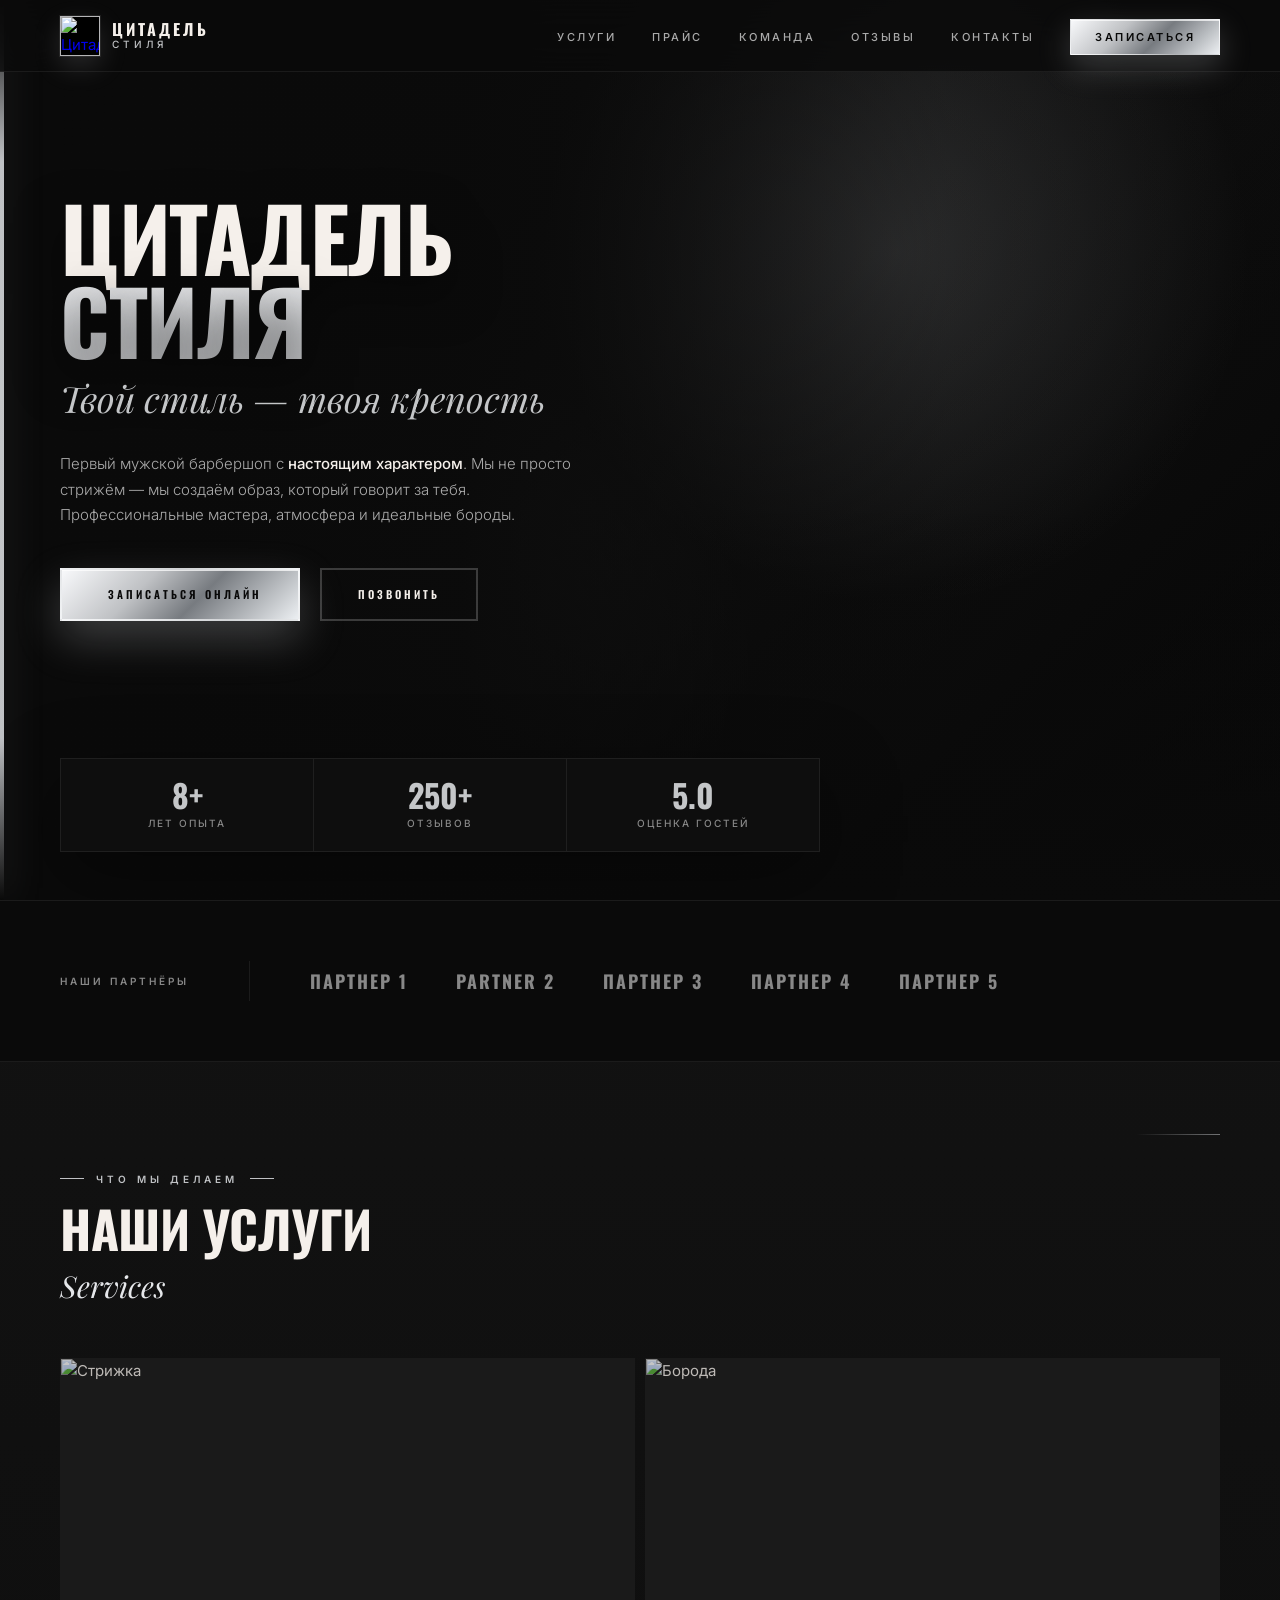
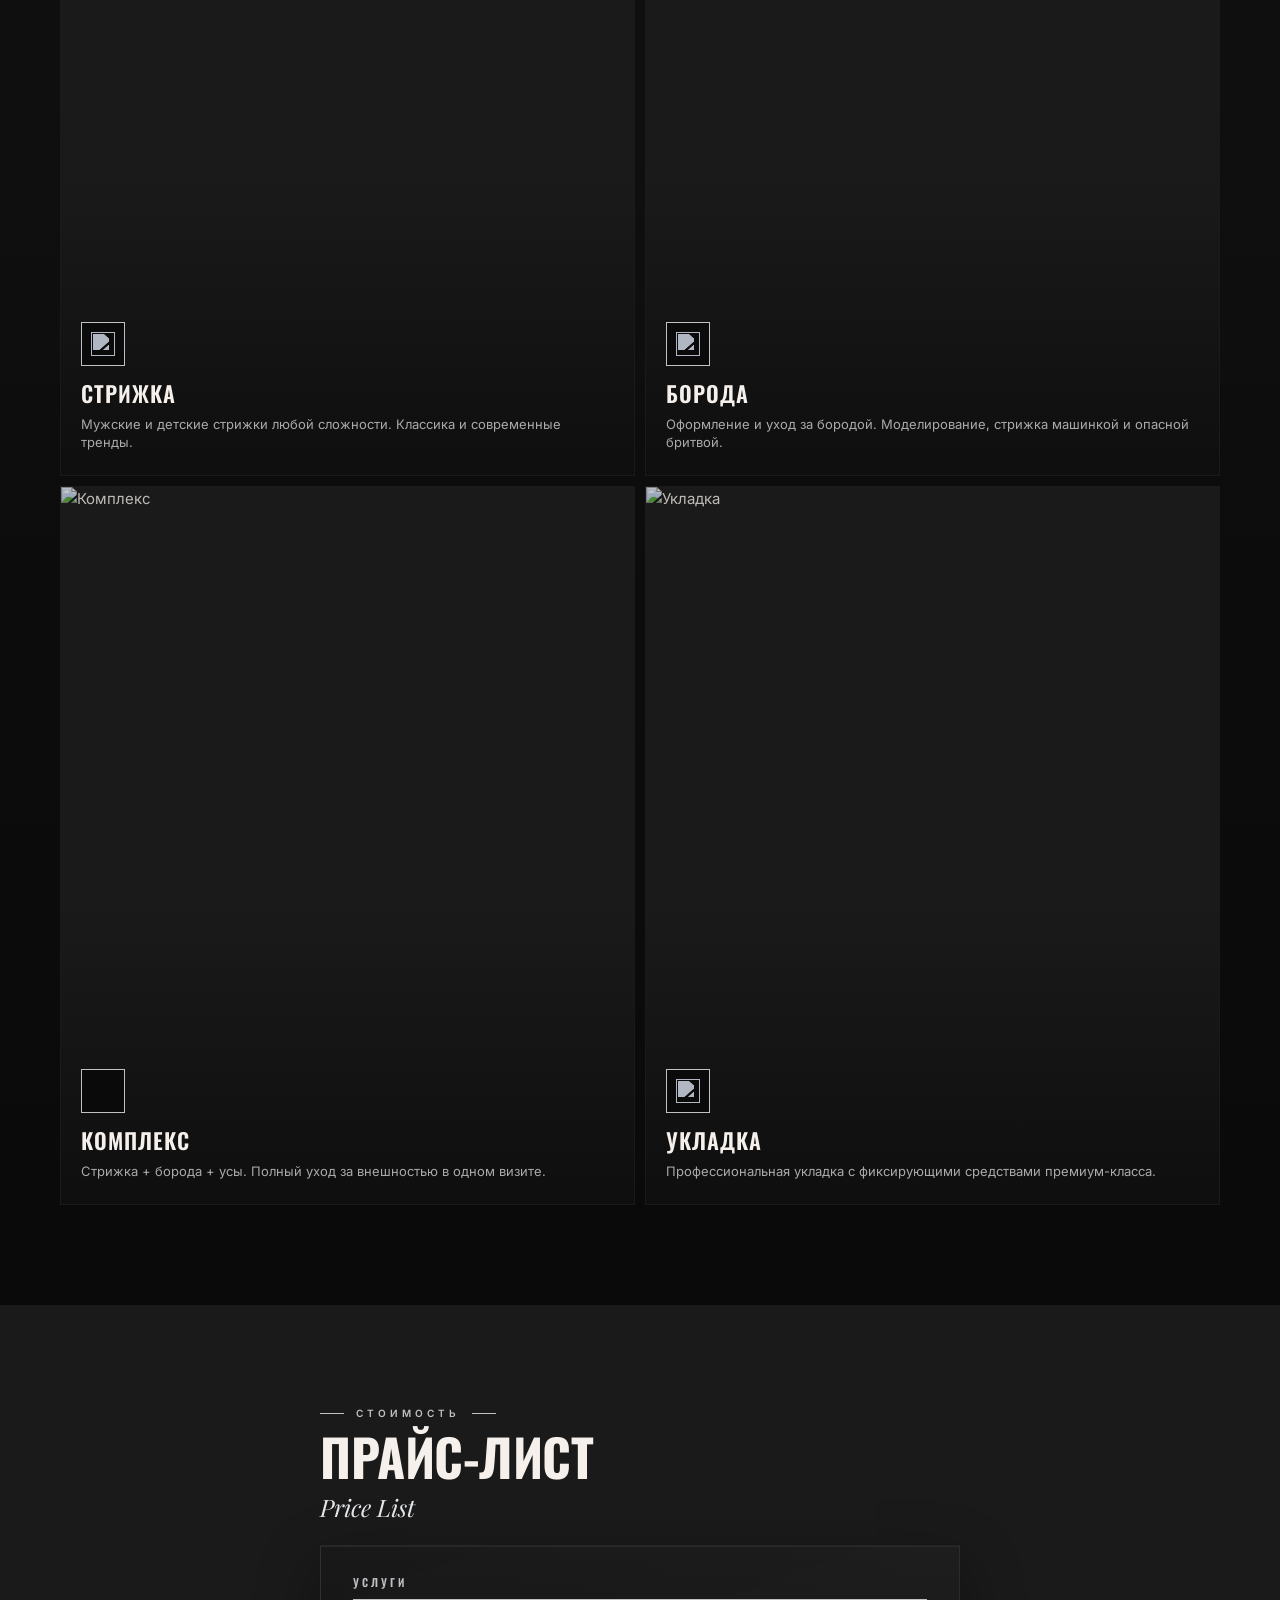
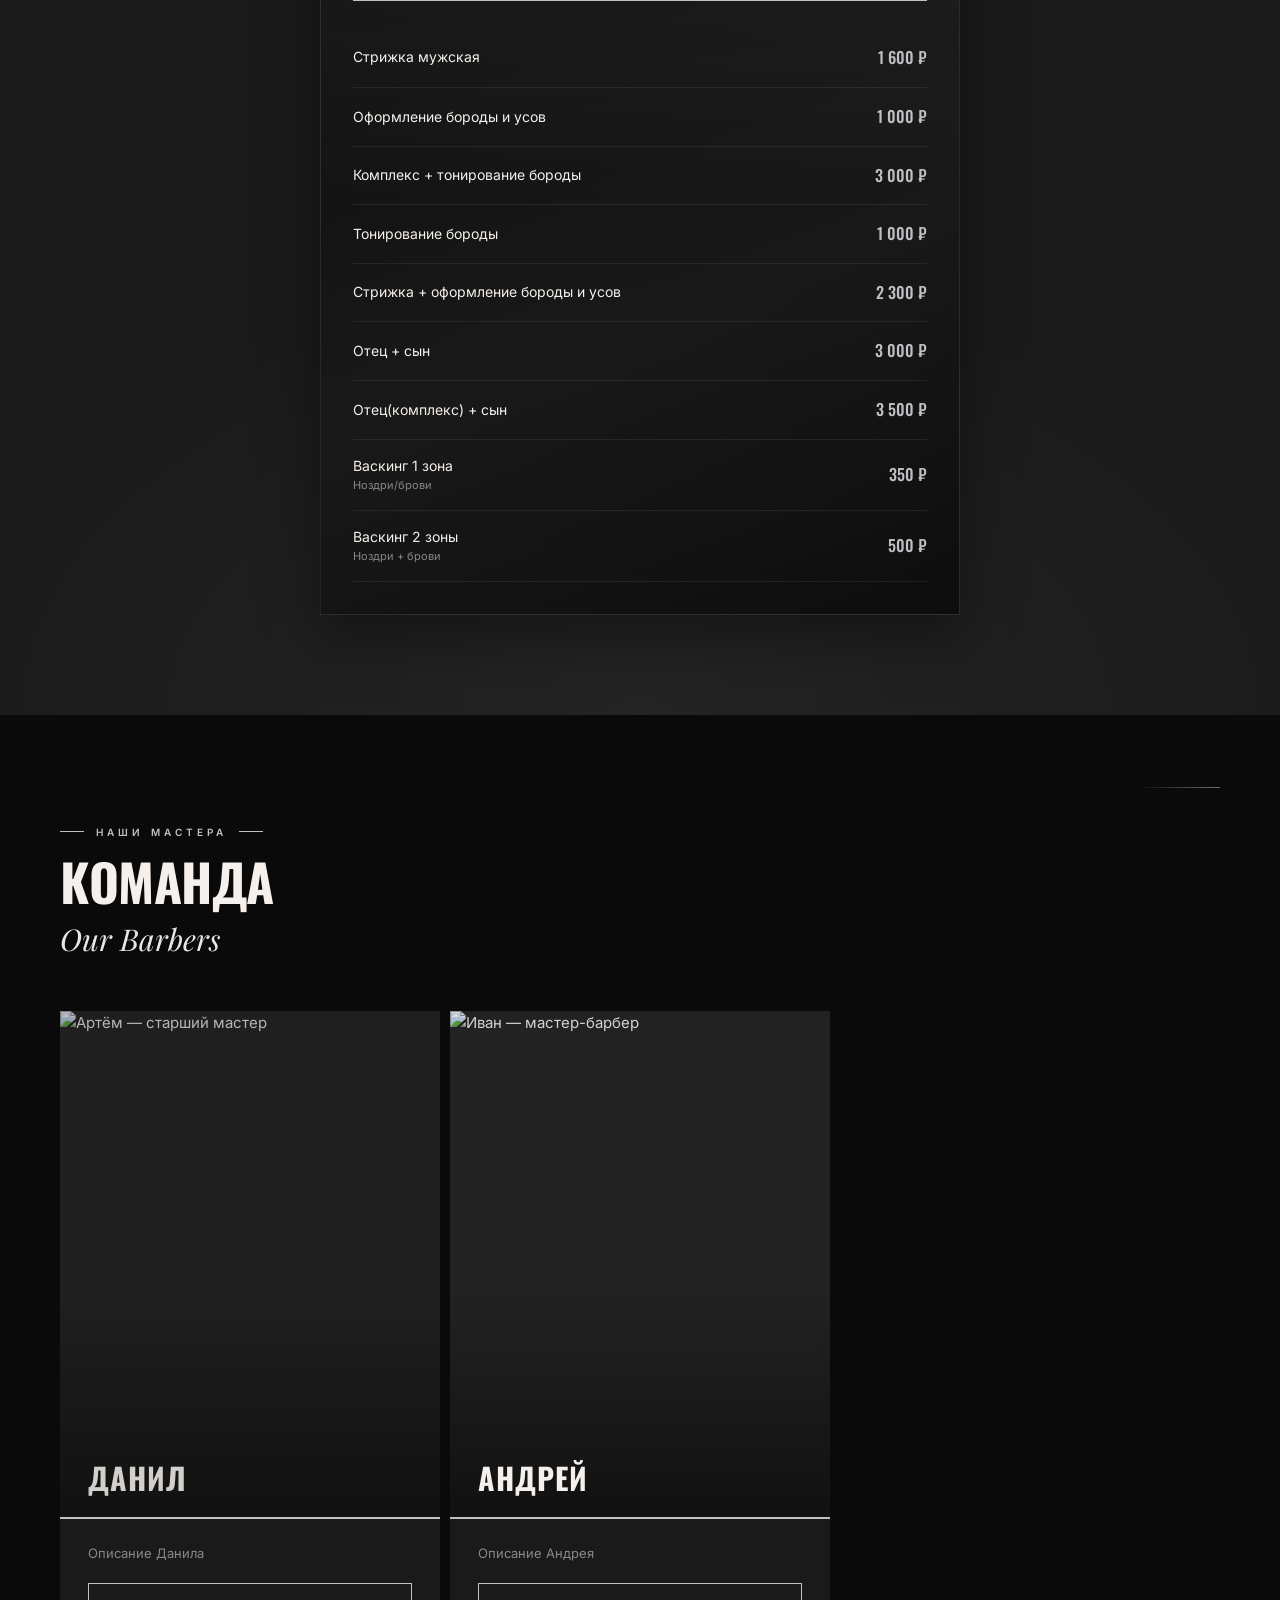
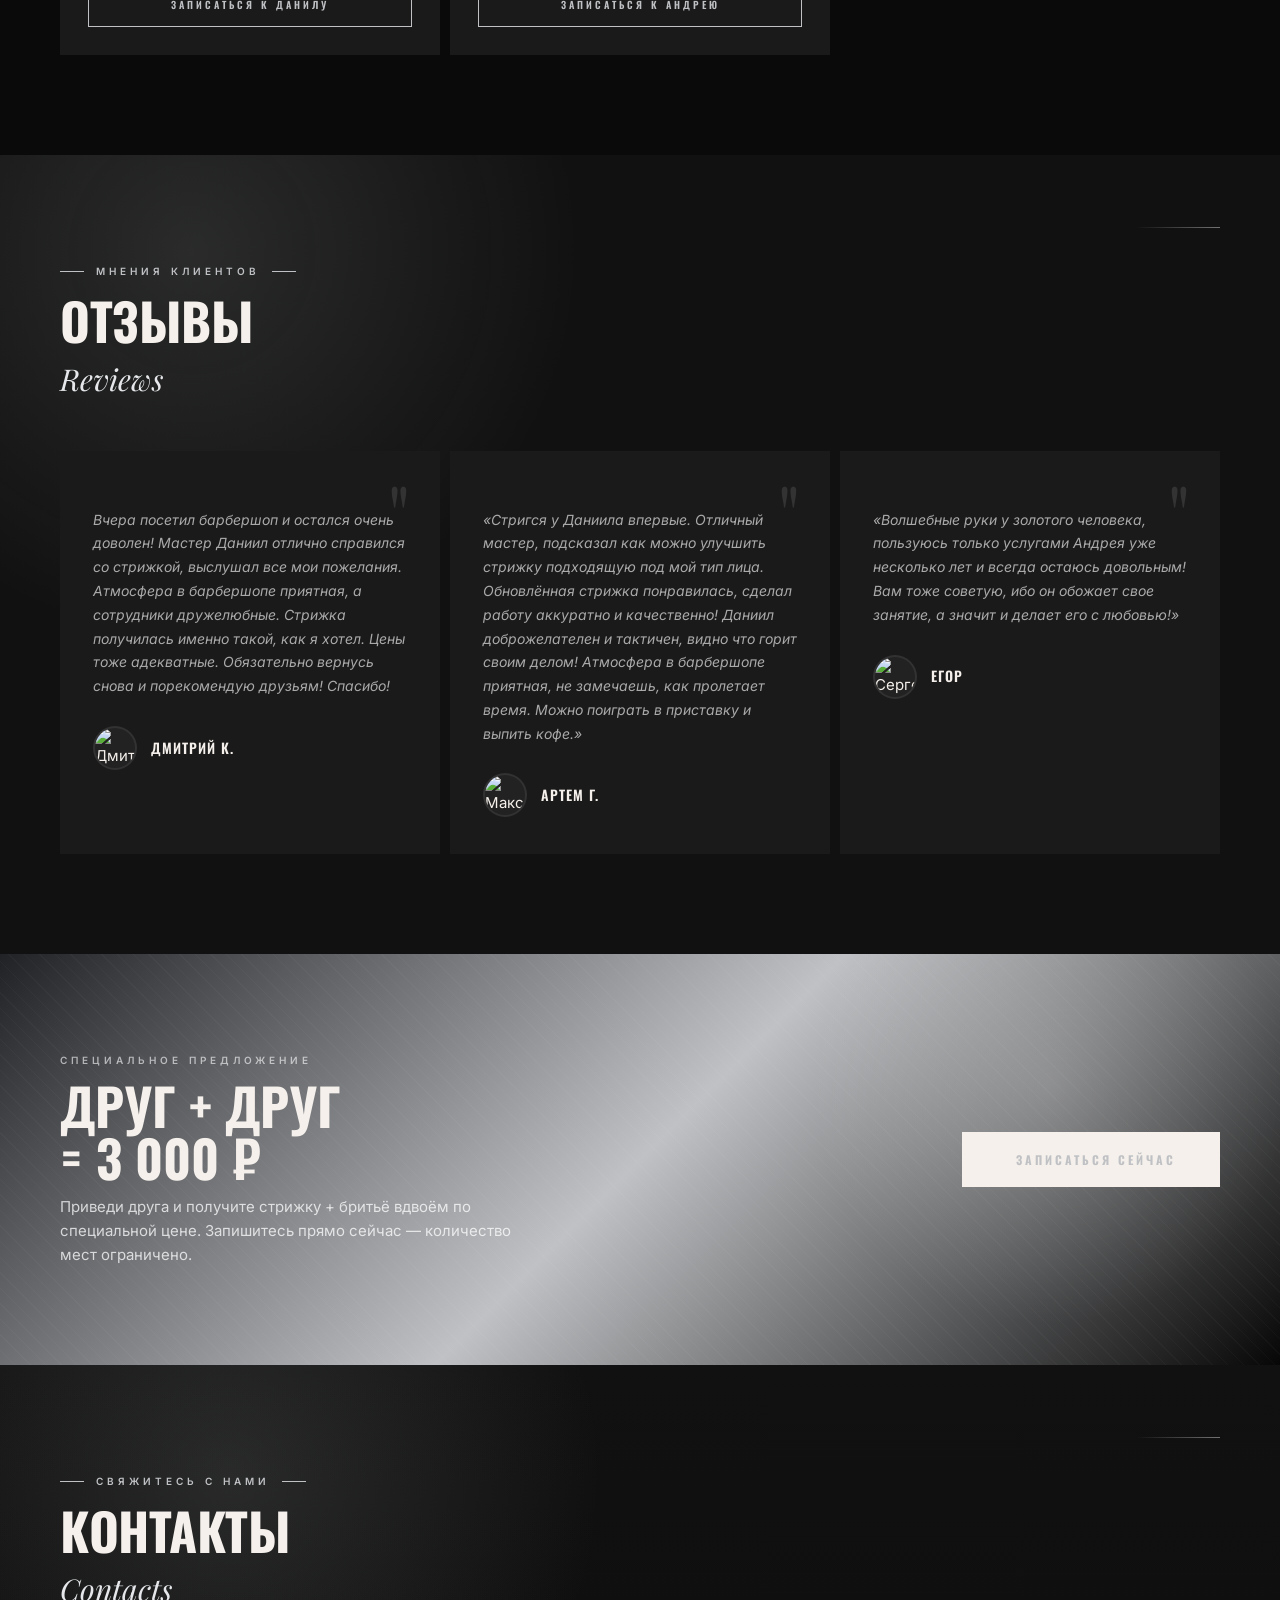
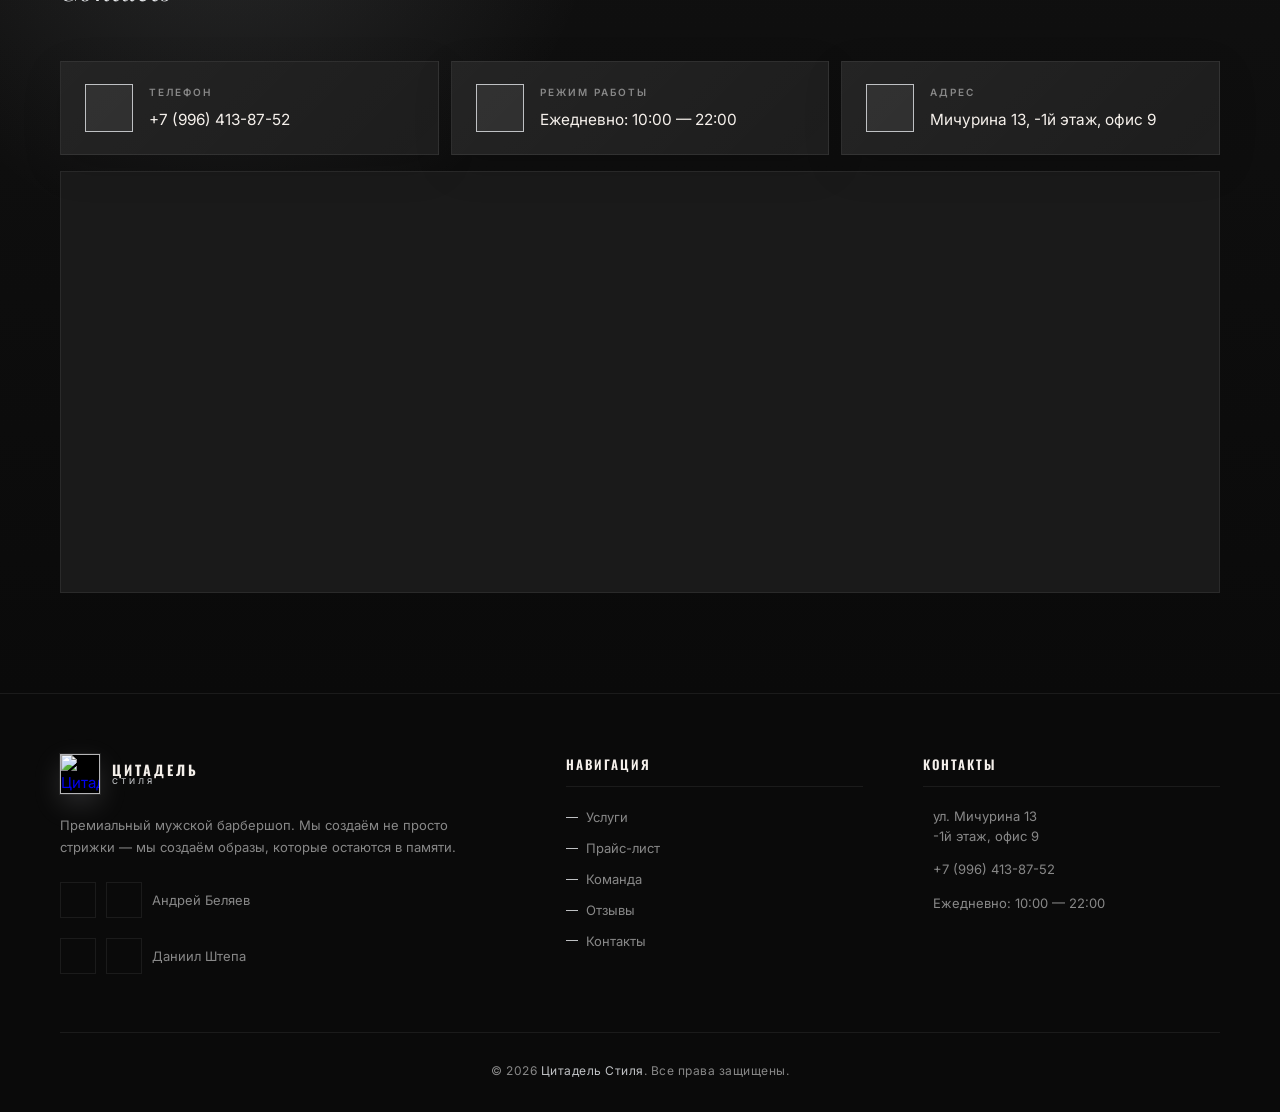
==== index.html @ b1b7b5f5 "GOOOOOD VERSION WITH ANDREY mozhno budet k nemy vernutsia" ====
﻿<!DOCTYPE html>
<html lang="ru">
<head>
    <title>Цитадель Стиля — Барбершоп в Кемерово</title>
    <meta charset="UTF-8">
    <!-- Yandex.Metrika counter -->
    <script type="text/javascript">
        (function(m,e,t,r,i,k,a){
            m[i]=m[i]||function(){(m[i].a=m[i].a||[]).push(arguments)};
            m[i].l=1*new Date();
            for (var j = 0; j < document.scripts.length; j++) {if (document.scripts[j].src === r) { return; }}
            k=e.createElement(t),a=e.getElementsByTagName(t)[0],k.async=1,k.src=r,a.parentNode.insertBefore(k,a)
        })(window, document,'script','https://mc.yandex.ru/metrika/tag.js?id=110021156', 'ym');

        ym(110021156, 'init', {ssr:true, webvisor:true, clickmap:true, ecommerce:"dataLayer", referrer: document.referrer, url: location.href, accurateTrackBounce:true, trackLinks:true});
    </script>
    <noscript><div><img src="https://mc.yandex.ru/watch/110021156" style="position:absolute; left:-9999px;" alt="" /></div></noscript>

    <!-- PROTECTED: meta type -->
    <meta name="type" value="app" />
    <meta name="viewport" content="width=device-width, initial-scale=1.0">
    <meta property="og:title" content="Цитадель Стиля — Барбершоп в Кемерово">
    <meta property="og:description" content="Современный мужской барбершоп с характером — стрижки, бритьё и уход за бородой.">
    <meta property="og:type" content="website">
    <link rel="stylesheet" href="https://cdnjs.cloudflare.com/ajax/libs/font-awesome/7.0.1/css/all.min.css" />
    <link href="https://fonts.googleapis.com/css2?family=Playfair+Display:wght@400;700;900&family=Inter:wght@300;400;500;600&family=Oswald:wght@300;400;500;600;700&display=swap" rel="stylesheet">
    <link rel="stylesheet" href="css/style.css" />

    <link rel="icon" href="https://storage.yandexcloud.net/avenueimages/icon_barbershop_tsitadel.jpg" type="image/jpeg">
    <link rel="apple-touch-icon" href="https://storage.yandexcloud.net/avenueimages/icon_barbershop_tsitadel.jpg">

</head>
<body>

<!-- NAV -->
<nav id="navbar">
    <a href="#hero" class="nav-logo">
        <div class="nav-logo-icon">
            <img src="https://storage.yandexcloud.net/avenueimages/icon_barbershop_tsitadel.jpg" alt="Цитадель Стиля">
        </div>
        <div class="nav-logo-text">
            <span>Цитадель</span>
            <span>Стиля</span>
        </div>
    </a>
    <ul class="nav-links" id="navLinks">
        <li><a href="#services">Услуги</a></li>
        <li><a href="#price">Прайс</a></li>
        <li><a href="#team">Команда</a></li>
        <li><a href="#reviews">Отзывы</a></li>
        <li><a href="#contacts">Контакты</a></li>
        <li><a href="#team" class="nav-cta">Записаться</a></li>
    </ul>
    <div class="burger" id="burger" onclick="toggleMenu()">
        <span></span><span></span><span></span>
    </div>
</nav>

<!-- HERO -->
<section id="hero">
    <div class="hero-bg"></div>
    <img src="https://storage.yandexcloud.net/avenueimages/photo1.jpg" alt="Барбершоп Цитадель Стиля" class="hero-img" loading="lazy">
    <div class="hero-overlay"></div>
    <div class="hero-red-line"></div>
    <div class="hero-content">
        <h1 class="hero-title">
            Цитадель<br><span class="accent">Стиля</span>
        </h1>
        <div class="hero-subtitle-script">Твой стиль — твоя крепость</div>
        <p class="hero-desc">
            Первый мужской барбершоп с <strong>настоящим характером</strong>. Мы не просто стрижём — мы создаём образ, который говорит за тебя. Профессиональные мастера, атмосфера и идеальные бороды.
        </p>
        <div class="hero-actions">
            <a href="#team" class="btn-primary">
                <i class="fa-solid fa-calendar-check"></i>
                Записаться онлайн
            </a>
            <a href="tel:+79964138752" class="btn-outline">Позвонить</a>
        </div>
    </div>
    <div class="hero-stats">
        <div class="hero-stat">
            <div class="hero-stat-num">8+</div>
            <div class="hero-stat-label">лет опыта</div>
        </div>
        <div class="hero-stat">
            <div class="hero-stat-num">250+</div>
            <div class="hero-stat-label">отзывов</div>
        </div>
        <div class="hero-stat">
            <div class="hero-stat-num">5.0</div>
            <div class="hero-stat-label">оценка гостей</div>
        </div>
    </div>
</section>

<!-- PARTNERS -->
<div id="partners">
    <div class="partners-inner">
        <span class="partners-label">Наши партнёры</span>
        <div class="partners-divider"></div>
        <div class="partners-logos">
            <a href="" class="partner-logo">Партнер 1</a>
            <a href="" class="partner-logo">Partner 2</a>
            <a href="" class="partner-logo">Партнер 3</a>
            <a href="" class="partner-logo">Партнер 4</a>
            <a href="" class="partner-logo">Партнер 5</a>
        </div>
    </div>
</div>

<!-- SERVICES -->
<section id="services">
    <div class="container">
        <div class="section-label"><span>Что мы делаем</span></div>
        <h2 class="section-title">Наши услуги</h2>
        <span class="section-title-script">Services</span>
        <div class="services-grid">
            <div class="service-card" style="--img-pos: center; --img-pos-mobile: 100% 100%;">
                <img src="https://storage.yandexcloud.net/avenueimages/strishka.jpg" alt="Стрижка" loading="lazy">
                <div class="service-card-overlay">
                    <div class="service-card-icon"><img src="https://storage.yandexcloud.net/avenueimages/icons8-scissors-100.png" alt="" width="24" height="24" loading="lazy"></div>
                    <div class="service-card-title">Стрижка</div>
                    <div class="service-card-desc">Мужские и детские стрижки любой сложности. Классика и современные тренды.</div>
                </div>
            </div>
            <div class="service-card" style="--img-pos: center; --img-pos-mobile: 100% 100%;">
                <img src="https://storage.yandexcloud.net/avenueimages/kompleks.jpg" alt="Борода" loading="lazy">
                <div class="service-card-overlay">
                    <div class="service-card-icon"><img src="https://storage.yandexcloud.net/avenueimages/icons8-beard-60.png" alt="" width="24" height="24" loading="lazy"></div>
                    <div class="service-card-title">Борода</div>
                    <div class="service-card-desc">Оформление и уход за бородой. Моделирование, стрижка машинкой и опасной бритвой.</div>
                </div>
            </div>
            <div class="service-card" style="--img-pos: center; --img-pos-mobile: 100% 100%;">
                <img src="https://storage.yandexcloud.net/avenueimages/boroda.jpg" alt="Комплекс" loading="lazy">
                <div class="service-card-overlay">
                    <div class="service-card-icon"><i class="fa-solid fa-gem"></i></div>
                    <div class="service-card-title">Комплекс</div>
                    <div class="service-card-desc">Стрижка + борода + усы. Полный уход за внешностью в одном визите.</div>
                </div>
            </div>
            <div class="service-card" style="--img-pos: center; --img-pos-mobile: 100% 100%;">
                <img src="https://storage.yandexcloud.net/avenueimages/Ukladka.jpg" alt="Укладка" loading="lazy">
                <div class="service-card-overlay">
                    <div class="service-card-icon"><img src="https://storage.yandexcloud.net/avenueimages/icons8-styling100.png" alt="" width="24" height="24" loading="lazy"></div>
                    <div class="service-card-title">Укладка</div>
                    <div class="service-card-desc">Профессиональная укладка с фиксирующими средствами премиум-класса.</div>
                </div>
            </div>
        </div>
    </div>
</section>


<!-- PRICE -->
<section id="price">
    <div class="container">
        <div class="section-label"><span>Стоимость</span></div>
        <h2 class="section-title">Прайс-лист</h2>
        <span class="section-title-script">Price List</span>
        <div class="price-cols">
            <div>
                <div class="price-category">Услуги</div>
                <table class="price-table">
                    <tr>
                        <td>Стрижка мужская<span class="price-note"></span></td>
                        <td>1 600 ₽</td>
                    </tr>
                    <tr>
                        <td>Оформление бороды и усов</td>
                        <td>1 000 ₽</td>
                    </tr>
                    <tr>
                        <td>Комплекс + тонирование бороды</td>
                        <td>3 000 ₽</td>
                    </tr>
                    <tr>
                        <td>Тонирование бороды</td>
                        <td>1 000 ₽</td>
                    </tr>
                    <tr>
                        <td>Стрижка + оформление бороды и усов</td>
                        <td>2 300 ₽</td>
                    </tr>
                    <tr>
                        <td>Отец + сын</td>
                        <td>3 000 ₽</td>
                    </tr>
                    <tr>
                        <td>Отец(комплекс) + сын</td>
                        <td>3 500 ₽</td>
                    </tr>
                    <tr>
                        <td>Васкинг 1 зона<span class="price-note">Ноздри/брови</span></td>
                        <td>350 ₽</td>
                    </tr>
                    <tr>
                        <td>Васкинг 2 зоны<span class="price-note">Ноздри + брови</span></td>
                        <td>500 ₽</td>
                    </tr>
                </table>
            </div>
        </div>
    </div>
</section>

<!-- TEAM -->
<section id="team">
    <div class="container">
        <div class="section-label"><span>Наши мастера</span></div>
        <h2 class="section-title">Команда</h2>
        <span class="section-title-script">Our Barbers</span>
        <div class="team-grid">

            <div class="team-card">
                <div class="team-card-photo" style="--img-pos: 50% 0%; opacity: 0.85;">
                    <img src="https://storage.yandexcloud.net/avenueimages/shtepa.jpg" alt="Артём — старший мастер" loading="lazy">
                    <div class="team-card-photo-overlay"></div>
                    <div class="team-card-photo-info">
                        <div class="team-card-name">Данил</div>
                    </div>
                </div>
                <div class="team-card-body">
                    <p class="team-card-bio">Описание Данила</p>
                    <a href="https://dikidi.ru/1815200?p=0.pi-ssm" class="team-card-book" onclick="ym(110021156, 'reachGoal', 'danil_click');">
                        Записаться к Данилу
                    </a>
                </div>
            </div>

            <div class="team-card">
                <div class="team-card-photo" style="--img-pos: center;">
                    <img src="https://storage.yandexcloud.net/avenueimages/andrey.png" alt="Иван — мастер-барбер" loading="lazy">
                    <div class="team-card-photo-overlay"></div>
                    <div class="team-card-photo-info">
                        <div class="team-card-name">Андрей</div>
                    </div>
                </div>
                <div class="team-card-body">
                    <p class="team-card-bio">Описание Андрея</p>
                    <a href="https://dikidi.net/438851?p=0.pi-ssm" class="team-card-book" onclick="ym(110021156, 'reachGoal', 'andrey_click');">
                        Записаться к Андрею
                    </a>
                </div>
            </div>
        </div>
    </div>
</section>

<!-- REVIEWS -->
<section id="reviews">
    <div class="container">
        <div class="section-label"><span>Мнения клиентов</span></div>
        <h2 class="section-title">Отзывы</h2>
        <span class="section-title-script">Reviews</span>
        <div class="reviews-grid">
            <div class="review-card">
                <div class="review-stars">
                    <i class="fa-solid fa-star"></i><i class="fa-solid fa-star"></i><i class="fa-solid fa-star"></i><i class="fa-solid fa-star"></i><i class="fa-solid fa-star"></i>
                </div>
                <p class="review-text">Вчера посетил барбершоп и остался очень доволен! Мастер Даниил отлично справился со стрижкой, выслушал все мои пожелания. Атмосфера в барбершопе приятная, а сотрудники дружелюбные.

Стрижка получилась именно такой, как я хотел. Цены тоже адекватные. Обязательно вернусь снова и порекомендую друзьям!

Спасибо!</p>
                <div class="review-author">
                    <img src="https://storage.yandexcloud.net/avenueimages/photo1.jpg" alt="Дмитрий К." class="review-avatar" loading="lazy">
                    <div>
                        <div class="review-name">Дмитрий К.</div>
                    </div>
                </div>
            </div>
            <div class="review-card">
                <div class="review-stars">
                    <i class="fa-solid fa-star"></i><i class="fa-solid fa-star"></i><i class="fa-solid fa-star"></i><i class="fa-solid fa-star"></i><i class="fa-solid fa-star"></i>
                </div>
                <p class="review-text">«Стригся у Даниила впервые. Отличный мастер, подсказал как можно улучшить стрижку подходящую под мой тип лица. Обновлённая стрижка понравилась, сделал работу аккуратно и качественно! Даниил доброжелателен и тактичен, видно что горит своим делом! Атмосфера в барбершопе приятная, не замечаешь, как пролетает время. Можно поиграть в приставку и выпить кофе.»</p>
                <div class="review-author">
                    <img src="https://storage.yandexcloud.net/avenueimages/photo1.jpg" alt="Максим В." class="review-avatar" loading="lazy">
                    <div>
                        <div class="review-name">Артем Г.</div>
                    </div>
                </div>
            </div>
            <div class="review-card">
                <div class="review-stars">
                    <i class="fa-solid fa-star"></i><i class="fa-solid fa-star"></i><i class="fa-solid fa-star"></i><i class="fa-solid fa-star"></i><i class="fa-solid fa-star-half-stroke"></i>
                </div>
                <p class="review-text">«Волшебные руки у золотого человека, пользуюсь только услугами Андрея уже несколько  лет и всегда остаюсь довольным! Вам тоже советую, ибо он обожает свое занятие, а значит и делает его с любовью!»</p>
                <div class="review-author">
                    <img src="https://storage.yandexcloud.net/avenueimages/photo1.jpg" alt="Сергей П." class="review-avatar" loading="lazy">
                    <div>
                        <div class="review-name">Егор</div>
                    </div>
                </div>
            </div>
        </div>
    </div>
</section>

<!-- CTA BANNER -->
<div id="cta">
    <div class="cta-pattern"></div>
    <div class="cta-inner">
        <div class="cta-text">
            <div class="cta-label">Специальное предложение</div>
            <div class="cta-title">Друг + Друг<br>= 3 000 ₽</div>
            <p class="cta-desc">Приведи друга и получите стрижку + бритьё вдвоём по специальной цене. Запишитесь прямо сейчас — количество мест ограничено.</p>
        </div>
        <div class="cta-actions">
            <a href="#team" class="btn-white">
                <i class="fa-solid fa-calendar-check"></i>
                Записаться сейчас
            </a>
        </div>
    </div>
</div>

<!-- CONTACTS -->
<section id="contacts">
    <div class="container">
        <div class="section-label"><span>Свяжитесь с нами</span></div>
        <h2 class="section-title">Контакты</h2>
        <span class="section-title-script">Contacts</span>
        <div class="contact-layout">
            <div class="contact-info-items">
                <div class="contact-info-item">
                    <div class="contact-info-icon"><i class="fa-solid fa-phone"></i></div>
                    <div>
                        <div class="contact-info-label">Телефон</div>
                        <div class="contact-info-value">
                            <a href="tel:+79964138752">+7 (996) 413-87-52</a>
                        </div>
                    </div>
                </div>
                <div class="contact-info-item">
                    <div class="contact-info-icon"><i class="fa-solid fa-clock"></i></div>
                    <div>
                        <div class="contact-info-label">Режим работы</div>
                        <div class="contact-info-value">
                            Ежедневно: 10:00 — 22:00
                        </div>
                    </div>
                </div>
                <div class="contact-info-item">
                    <div class="contact-info-icon"><i class="fa-solid fa-location-dot"></i></div>
                    <div>
                        <div class="contact-info-label">Адрес</div>
                        <div class="contact-info-value">Мичурина 13, -1й этаж, офис 9</div>
                    </div>
                </div>
                <div class="contacts-map">
                    <iframe src="https://yandex.ru/map-widget/v1/?ll=86.094402%2C55.350315&z=16&pt=86.094402,55.350315,pm2rdm"
                            title="Карта — Цитадель Стиля"
                            loading="lazy"
                            allowfullscreen>
                    </iframe>
                </div>
            </div>
        </div>
    </div>
</section>

<!-- FOOTER -->
<footer>
    <div class="footer-top">
        <div class="footer-brand">
            <a href="#hero" class="footer-logo">
                <div class="nav-logo-icon"><img src="https://storage.yandexcloud.net/avenueimages/icon_barbershop_tsitadel.jpg" alt="Цитадель Стиля"></div>
                <div class="footer-logo-text">
                    <span>Цитадель</span>
                    <span>Стиля</span>
                </div>
            </a>
            <p class="footer-desc">Премиальный мужской барбершоп. Мы создаём не просто стрижки — мы создаём образы, которые остаются в памяти.</p>
            <div class="footer-social">
                <a href="https://t.me/breyandrey" target="_blank" rel="noopener"><i class="fa-brands fa-telegram"></i></a>
                <a href="https://www.instagram.com/breyandrey/" target="_blank" rel="noopener"><i class="fa-brands fa-instagram"></i></a>
                <p class="footer-desc" style="top:7px; position: relative;">Андрей Беляев</p>
            </div>
            <div class="footer-social" style="padding-top: 10px;">
                <a href="https://t.me/barber_shtepa" target="_blank" rel="noopener"><i class="fa-brands fa-telegram"></i></a>
                <a href="https://vk.com/barber_kem" target="_blank" rel="noopener"><i class="fa-brands fa-vk"></i></a>
                <p class="footer-desc" style="top:7px; position: relative;">Даниил Штепа</p>
            </div>
        </div>
        <div>
            <div class="footer-col-title">Навигация</div>
            <ul class="footer-links">
                <li><a href="#services">Услуги</a></li>
                <li><a href="#price">Прайс-лист</a></li>
                <li><a href="#team">Команда</a></li>
                <li><a href="#reviews">Отзывы</a></li>
                <li><a href="#contacts">Контакты</a></li>
            </ul>
        </div>
        <div>
            <div class="footer-col-title">Контакты</div>
            <div class="footer-contact-item">
                <i class="fa-solid fa-location-dot"></i>
                <span>ул. Мичурина 13<br>-1й этаж, офис 9</span>
            </div>
            <div class="footer-contact-item">
                <i class="fa-solid fa-phone"></i>
                <span><a href="tel:+79964138752">+7 (996) 413-87-52</a></span>
            </div>
            <div class="footer-contact-item">
                <i class="fa-solid fa-clock"></i>
                <span>Ежедневно: 10:00 — 22:00</span>
            </div>
        </div>
    </div>
    <div class="footer-bottom">
        <div class="footer-copy">© 2026 <span>Цитадель Стиля</span>. Все права защищены.</div>
    </div>
</footer>

<!-- SCROLL TOP -->
<button class="scroll-top" id="scrollTop" onclick="window.scrollTo({top:0,behavior:'smooth'})">
    <i class="fa-solid fa-chevron-up"></i>
</button>


<script src="js/main.js"></script>
</body>
</html>
---- css/style.css ----
﻿*, *::before, *::after { box-sizing: border-box; margin: 0; padding: 0; }

:root {
    --black: #0a0a0a;
    --dark: #111111;
    --dark2: #1a1a1a;
    --dark3: #222222;
    --red: #bfc1c4;
    --red-light: #f4f5f7;
    --silver-dark: #6f7378;
    --silver-mid: #bfc1c4;
    --silver-light: #f4f5f7;
    --gold: #c4c6c8;
    --gold-light: #e5e7ea;
    --white: #f5f0eb;
    --gray: #888888;
    --gray-light: #aaaaaa;
    --border: rgba(255,255,255,0.07);
    --border-strong: rgba(255,255,255,0.14);
    --glass: rgba(17,17,17,0.76);
    --shadow-red: 0 18px 60px rgba(210,214,218,0.18);
    --shadow-dark: 0 24px 80px rgba(0,0,0,0.45);
    --silver-sheen: linear-gradient(135deg, #f8f9fb 0%, #bfc1c4 34%, #777b80 58%, #eceff2 100%);
}

html {
    scroll-behavior: smooth;
    overflow-x: clip;
    max-width: 100%;
}

body {
    background:
        radial-gradient(circle at 15% 8%, rgba(210,214,218,0.13), transparent 34%),
        radial-gradient(circle at 85% 18%, rgba(255,255,255,0.07), transparent 28%),
        linear-gradient(180deg, #080808 0%, var(--black) 42%, #0d0d0d 100%);
    color: var(--white);
    font-family: 'Inter', sans-serif;
    font-size: 15px;
    line-height: 1.6;
    overflow-x: clip;
    max-width: 100%;
}

body::before {
    content: '';
    position: fixed;
    inset: 0;
    z-index: -1;
    pointer-events: none;
    opacity: 0.28;
    background-image:
        linear-gradient(rgba(255,255,255,0.025) 1px, transparent 1px),
        linear-gradient(90deg, rgba(255,255,255,0.025) 1px, transparent 1px);
    background-size: 48px 48px;
    mask-image: linear-gradient(to bottom, black 0%, transparent 75%);
}

img, svg, video {
    max-width: 100%;
    height: auto;
}

/* ─── SCROLLBAR ─── */
::-webkit-scrollbar { width: 4px; }
::-webkit-scrollbar-track { background: var(--black); }
::-webkit-scrollbar-thumb { background: var(--red); border-radius: 2px; }

/* ─── NAV ─── */
nav {
    position: fixed;
    top: 0; left: 0; right: 0;
    z-index: 1000;
    padding: 0 clamp(16px, 5vw, 60px);
    height: 72px;
    display: flex;
    align-items: center;
    justify-content: space-between;
    background: rgba(10,10,10,0.82);
    backdrop-filter: blur(18px);
    border-bottom: 1px solid var(--border);
    transition: all 0.3s;
    max-width: 100%;
}
nav.scrolled {
    height: 60px;
    background: rgba(10,10,10,0.98);
}
.nav-logo {
    display: flex;
    align-items: center;
    gap: 12px;
    text-decoration: none;
}
.nav-logo-icon {
    width: 40px; height: 40px;
    border: 1px solid rgba(244,245,247,0.74);
    display: flex; align-items: center; justify-content: center;
    overflow: hidden;
    background: #000;
    box-shadow: 0 0 0 1px rgba(255,255,255,0.08), 0 10px 28px rgba(210,214,218,0.16);
    flex-shrink: 0;
}
.nav-logo-icon img {
    width: 100%;
    height: 100%;
    object-fit: cover;
    display: block;
}
.nav-logo-text {
    display: flex;
    flex-direction: column;
    line-height: 1.1;
}
.nav-logo-text span:first-child {
    font-family: 'Oswald', sans-serif;
    font-size: 16px;
    font-weight: 700;
    letter-spacing: 3px;
    color: var(--white);
    text-transform: uppercase;
}
.nav-logo-text span:last-child {
    font-size: 10px;
    letter-spacing: 4px;
    color: var(--red);
    text-transform: uppercase;
    font-weight: 500;
}
.nav-links {
    display: flex;
    align-items: center;
    gap: 36px;
    list-style: none;
}
.nav-links a {
    text-decoration: none;
    color: var(--gray-light);
    font-size: 11px;
    letter-spacing: 2.5px;
    text-transform: uppercase;
    font-weight: 500;
    transition: color 0.2s;
    position: relative;
}
.nav-links a::after {
    content: '';
    position: absolute;
    bottom: -4px; left: 0; right: 0;
    height: 1px;
    background: var(--red);
    transform: scaleX(0);
    transition: transform 0.2s;
}
.nav-links a:hover { color: var(--white); }
.nav-links a:hover::after { transform: scaleX(1); }
.nav-cta {
    background: var(--silver-sheen);
    color: #080808 !important;
    padding: 10px 24px;
    font-size: 11px !important;
    letter-spacing: 2px;
    text-transform: uppercase;
    font-weight: 600 !important;
    text-decoration: none;
    transition: all 0.2s !important;
    border: 1px solid rgba(255,255,255,0.44);
    box-shadow: 0 12px 32px rgba(210,214,218,0.24), inset 0 1px 0 rgba(255,255,255,0.7);
}
.nav-cta:hover {
    background: linear-gradient(135deg, #ffffff 0%, #d8dadd 44%, #8b8f94 100%) !important;
    color: #050505 !important;
}
.nav-cta::after { display: none !important; }

.burger {
    display: none;
    flex-direction: column;
    gap: 5px;
    cursor: pointer;
    padding: 4px;
}
.burger span {
    display: block;
    width: 24px; height: 2px;
    background: var(--white);
    transition: all 0.3s;
}

/* ─── HERO ─── */
#hero {
    min-height: 100svh;
    position: relative;
    display: flex;
    align-items: center;
    overflow: hidden;
    padding: 96px 0 180px;
}
.hero-bg {
    position: absolute;
    inset: 0;
    background:
        radial-gradient(circle at 70% 28%, rgba(210,214,218,0.18), transparent 32%),
        radial-gradient(circle at 36% 74%, rgba(255,255,255,0.07), transparent 28%),
        linear-gradient(135deg, #080808 0%, #111111 46%, #050505 100%);
}
.hero-img {
    position: absolute;
    right: 0; top: -100px; bottom: 0;
    width: min(52vw, 760px);
    height: 100%;
    max-width: none;
    object-fit: cover;
    object-position: center;
    opacity: 0.42;
    filter: grayscale(22%) contrast(1.1);
    -webkit-mask-image:
        linear-gradient(to right, transparent 0%, rgba(0,0,0,0.5) 35%, black 60%),
        linear-gradient(to bottom, transparent 0%, black 22%);
    -webkit-mask-composite: source-in;
    mask-image:
        linear-gradient(to right, transparent 0%, rgba(0,0,0,0.5) 35%, black 60%),
        linear-gradient(to bottom, transparent 0%, black 22%);
    mask-composite: intersect;
}
.hero-overlay {
    position: absolute;
    inset: 0;
    background:
        linear-gradient(90deg, var(--black) 0%, rgba(10,10,10,0.94) 36%, rgba(10,10,10,0.2) 74%),
        linear-gradient(0deg, var(--black) 0%, transparent 44%);
}
.hero-red-line {
    position: absolute;
    left: 0; top: 0; bottom: 0;
    width: 4px;
    background: linear-gradient(to bottom, transparent, var(--red) 18%, var(--gold) 50%, var(--red) 82%, transparent);
    box-shadow: 0 0 36px rgba(210,214,218,0.36);
}
.hero-content {
    position: relative;
    z-index: 2;
    padding: 0 clamp(16px, 5vw, 60px);
    max-width: 720px;
    min-width: 0;
    animation: heroReveal 0.8s ease both;
}
.hero-badge {
    display: inline-flex;
    align-items: center;
    gap: 10px;
    margin-bottom: 28px;
    padding: 8px 16px;
    border: 1px solid rgba(210,214,218,0.5);
    background: linear-gradient(135deg, rgba(210,214,218,0.16), rgba(255,255,255,0.05));
    box-shadow: var(--shadow-red);
}
.hero-badge span {
    font-size: 10px;
    letter-spacing: 3px;
    text-transform: uppercase;
    color: var(--red);
    font-weight: 600;
}
.hero-badge i { color: var(--red); font-size: 10px; }
.hero-title {
    font-family: 'Oswald', sans-serif;
    font-size: clamp(52px, 7vw, 88px);
    font-weight: 700;
    line-height: 0.95;
    text-transform: uppercase;
    letter-spacing: -1px;
    margin-bottom: 8px;
    color: var(--white);
    text-shadow: 0 18px 48px rgba(0,0,0,0.55);
}
.hero-title .accent {
    color: var(--red);
    background: linear-gradient(180deg, var(--red-light), var(--red));
    -webkit-background-clip: text;
    background-clip: text;
    color: transparent;
    
}
.hero-subtitle-script {
    font-family: 'Playfair Display', serif;
    font-size: clamp(22px, 3vw, 36px);
    font-style: italic;
    color: var(--gold);
    margin-bottom: 24px;
    font-weight: 400;
}
.hero-desc {
    font-size: 15px;
    color: var(--gray-light);
    line-height: 1.7;
    max-width: 520px;
    margin-bottom: 40px;
    font-weight: 300;
}
.hero-desc strong { color: var(--white); font-weight: 500; }
.hero-points {
    display: flex;
    flex-wrap: wrap;
    gap: 10px;
    max-width: 560px;
    margin: -18px 0 34px;
}
.hero-points span {
    display: inline-flex;
    align-items: center;
    gap: 8px;
    padding: 8px 12px;
    border: 1px solid var(--border);
    background: rgba(255,255,255,0.035);
    color: var(--gray-light);
    font-size: 11px;
    letter-spacing: 1.2px;
    text-transform: uppercase;
    font-weight: 600;
}
.hero-points i { color: var(--gold); font-size: 10px; }
.hero-actions {
    display: flex;
    align-items: center;
    gap: 20px;
    flex-wrap: wrap;
}
.btn-primary {
    display: inline-flex;
    align-items: center;
    gap: 10px;
    background: var(--silver-sheen);
    color: #080808;
    text-decoration: none;
    padding: 16px 36px;
    font-size: 11px;
    letter-spacing: 3px;
    text-transform: uppercase;
    font-weight: 600;
    font-family: 'Oswald', sans-serif;
    transition: all 0.25s;
    border: 2px solid rgba(244,245,247,0.72);
    box-shadow: 0 18px 44px rgba(210,214,218,0.26), inset 0 1px 0 rgba(255,255,255,0.72);
}
.btn-primary:hover {
    background: rgba(255,255,255,0.05);
    color: var(--white);
    border-color: var(--red-light);
    transform: translateY(-2px);
}
.btn-outline {
    display: inline-flex;
    align-items: center;
    gap: 10px;
    background: transparent;
    color: var(--white);
    text-decoration: none;
    padding: 16px 36px;
    font-size: 11px;
    letter-spacing: 3px;
    text-transform: uppercase;
    font-weight: 600;
    font-family: 'Oswald', sans-serif;
    transition: all 0.25s;
    border: 2px solid rgba(255,255,255,0.2);
}
.btn-outline:hover {
    border-color: var(--white);
    color: var(--white);
    transform: translateY(-2px);
    background: rgba(255,255,255,0.04);
}
.hero-stats {
    position: absolute;
    bottom: 48px;
    left: clamp(16px, 5vw, 60px);
    right: clamp(16px, 5vw, 60px);
    display: flex;
    gap: 0;
    z-index: 2;
    border: 1px solid var(--border);
    background: var(--glass);
    backdrop-filter: blur(14px);
    max-width: min(760px, calc(100% - 32px));
    min-width: 0;
    box-shadow: var(--shadow-dark);
    animation: heroReveal 0.8s 0.18s ease both;
}
.hero-stat {
    flex: 1;
    padding: 20px 28px;
    border-right: 1px solid var(--border);
    text-align: center;
}
.hero-stat:last-child { border-right: none; }
.hero-stat-num {
    font-family: 'Oswald', sans-serif;
    font-size: 32px;
    font-weight: 700;
    color: var(--gold);
    line-height: 1;
    margin-bottom: 4px;
}
.hero-stat-label {
    font-size: 10px;
    letter-spacing: 2px;
    text-transform: uppercase;
    color: var(--gray);
    font-weight: 500;
}

/* ─── SECTION COMMONS ─── */
section {
    padding: clamp(60px, 8vw, 100px) clamp(16px, 5vw, 60px);
    max-width: 100%;
    overflow-x: clip;
    position: relative;
}
.container { position: relative; z-index: 1; }
.container::before {
    content: '';
    position: absolute;
    top: -28px;
    right: 0;
    width: 84px;
    height: 1px;
    background: linear-gradient(90deg, transparent, var(--red));
    opacity: 0.55;
}
.section-label {
    display: inline-flex;
    align-items: center;
    gap: 12px;
    margin-bottom: 16px;
}
.section-label span {
    font-size: 10px;
    letter-spacing: 4px;
    text-transform: uppercase;
    color: var(--red);
    font-weight: 600;
}
.section-label::before, .section-label::after {
    content: '';
    display: block;
    width: 24px; height: 1px;
    background: var(--red);
}
.section-title {
    font-family: 'Oswald', sans-serif;
    font-size: clamp(36px, 4vw, 56px);
    font-weight: 700;
    text-transform: uppercase;
    letter-spacing: -0.5px;
    line-height: 1;
    color: var(--white);
    margin-bottom: 8px;
}
.section-title-script {
    font-family: 'Playfair Display', serif;
    font-size: clamp(20px, 2.5vw, 30px);
    font-style: italic;
    color: var(--gold-light);
    font-weight: 400;
    margin-bottom: 48px;
    display: block;
}
.container {
    max-width: 1200px;
    margin: 0 auto;
    width: 100%;
    min-width: 0;
}

/* ─── SERVICES ─── */
#services {
    background:
        linear-gradient(180deg, rgba(17,17,17,0.96), rgba(10,10,10,0.98)),
        var(--dark);
}
.services-grid {
    display: grid;
    grid-template-columns: repeat(2, 2fr);
    gap: 10px;
    margin-top: 0;
}
.service-card {
    position: relative;
    overflow: hidden;
    aspect-ratio: 4/5;
    background: var(--dark2);
    cursor: pointer;
    border: 1px solid transparent;
    isolation: isolate;
    transition: transform 0.3s, box-shadow 0.3s, border-color 0.3s;
}
.service-card::before { display: none; }
.team-card-photo::before { display: none; }
.portfolio-item::before {
    content: '';
    position: absolute;
    inset: 0;
    z-index: 1;
    pointer-events: none;
    background: linear-gradient(135deg, rgba(255,255,255,0.1), transparent 38%, rgba(210,214,218,0.14));
    opacity: 0;
    transition: opacity 0.35s;
}
.service-card:hover,
.team-card:hover,
.review-card:hover,
.process-card:hover {
    transform: translateY(-6px);
    box-shadow: var(--shadow-dark);
}
.service-card:hover {
    border-color: var(--red);
}
.portfolio-item:hover::before { opacity: 1; }
.service-card > img {
    width: 100%; height: 100%;
    object-fit: cover;
    object-position: var(--img-pos, center);
    opacity: 0.75;
    transition: transform 0.5s ease;
    display: block;
}
.service-card:hover > img {
    transform: scale(1.05);
}
.service-card-overlay {
    position: absolute;
    inset: 0;
    background: linear-gradient(0deg, rgba(10,10,10,0.72) 0%, transparent 42%);
    display: flex;
    flex-direction: column;
    justify-content: flex-end;
    padding: 14px 20px 16px;
    z-index: 2;
    transition: background 0.4s ease;
}
.service-card:hover .service-card-overlay {
    background: linear-gradient(0deg, rgba(10,10,10,0.88) 0%, transparent 48%);
}
.service-card-icon {
    width: 44px; height: 44px;
    border: 1px solid var(--red);
    background: rgba(10, 10, 10, 0.92);
    display: flex; align-items: center; justify-content: center;
    color: var(--red);
    font-size: 18px;
    margin-bottom: 10px;
    flex-shrink: 0;
    overflow: hidden;
    transition: all 0.3s;
}
.service-card-icon img {
    width: 24px;
    height: 24px;
    max-width: 100%;
    max-height: 100%;
    object-fit: contain;
    display: block;
    flex-shrink: 0;
    filter: brightness(0) saturate(100%) invert(77%) sepia(5%) saturate(500%) hue-rotate(182deg) brightness(95%) contrast(90%);
    transition: filter 0.3s;
}
.service-card:hover .service-card-icon {
    background: rgba(10, 10, 10, 0.92);
    border-color: var(--red-light);
    color: var(--red-light);
}
.service-card:hover .service-card-icon img {
    filter: brightness(0) saturate(100%) invert(96%) sepia(6%) saturate(200%) hue-rotate(182deg) brightness(103%) contrast(95%);
}
.service-card-title {
    font-family: 'Oswald', sans-serif;
    font-size: 22px;
    font-weight: 600;
    text-transform: uppercase;
    letter-spacing: 1px;
    color: var(--white);
    margin-bottom: 4px;
}
.service-card-desc {
    font-size: 13px;
    color: var(--gray-light);
    line-height: 1.4;
    margin-bottom: 8px;
}
.service-card-price {
    font-family: 'Oswald', sans-serif;
    font-size: 20px;
    color: var(--red);
    font-weight: 500;
}

/* ─── WHY US ─── */
#why { background: var(--black); }
.why-layout {
    display: grid;
    grid-template-columns: 1fr 1fr;
    gap: 80px;
    align-items: center;
}
.why-img-wrap {
    position: relative;
    filter: drop-shadow(0 24px 70px rgba(0,0,0,0.45));
}
.why-img-main {
    width: 100%;
    aspect-ratio: 3/4;
    object-fit: cover;
    display: block;
    background: var(--dark2);
    filter: grayscale(20%);
    border: 1px solid var(--border);
}
.why-img-accent {
    position: absolute;
    bottom: -30px; right: -30px;
    width: 55%;
    aspect-ratio: 1;
    object-fit: cover;
    background: var(--dark3);
    border: 4px solid var(--black);
    box-shadow: var(--shadow-dark);
}
.why-img-badge {
    position: absolute;
    top: 24px; left: -24px;
    background: var(--silver-sheen);
    padding: 20px 24px;
    text-align: center;
    box-shadow: var(--shadow-red);
}
.why-img-badge .num {
    font-family: 'Oswald', sans-serif;
    font-size: 40px;
    font-weight: 700;
    color: #080808;
    line-height: 1;
}
.why-img-badge .lbl {
    font-size: 10px;
    letter-spacing: 2px;
    text-transform: uppercase;
    color: rgba(255,255,255,0.7);
    font-weight: 500;
}
.why-features {
    display: flex;
    flex-direction: column;
    gap: 28px;
    margin-top: 40px;
}
.why-lead {
    color: var(--gray-light);
    font-size: 16px;
    line-height: 1.8;
    max-width: 560px;
    margin-top: -18px;
}
.why-feature {
    display: flex;
    gap: 20px;
    align-items: flex-start;
    padding-bottom: 28px;
    border-bottom: 1px solid var(--border);
    transition: transform 0.25s, border-color 0.25s;
}
.why-feature:hover {
    transform: translateX(8px);
    border-color: rgba(210,214,218,0.38);
}
.why-feature:last-child { border-bottom: none; padding-bottom: 0; }
.why-feature-icon {
    width: 48px; height: 48px;
    border: 1px solid var(--border);
    display: flex; align-items: center; justify-content: center;
    color: var(--red);
    font-size: 20px;
    flex-shrink: 0;
    background: var(--dark2);
}
.why-feature-title {
    font-family: 'Oswald', sans-serif;
    font-size: 16px;
    font-weight: 600;
    text-transform: uppercase;
    letter-spacing: 1px;
    color: var(--white);
    margin-bottom: 6px;
}
.why-feature-desc {
    font-size: 13px;
    color: var(--gray);
    line-height: 1.6;
}

/* ─── REVIEWS ─── */
#reviews {
    background:
        radial-gradient(circle at 15% 12%, rgba(210,214,218,0.13), transparent 30%),
        var(--dark);
}
.reviews-grid {
    display: grid;
    grid-template-columns: repeat(3, 1fr);
    gap: 10px;
}
.review-card {
    background: var(--dark2);
    padding: 36px 32px;
    position: relative;
    transition: background 0.3s, transform 0.3s, box-shadow 0.3s;
    border: 1px solid transparent;
}
.review-card:hover {
    background: var(--dark3);
    border-color: var(--border-strong);
}
.review-card::before {
    content: '"';
    position: absolute;
    top: 20px; right: 28px;
    font-family: 'Playfair Display', serif;
    font-size: 80px;
    color: var(--red);
    opacity: 0.15;
    line-height: 1;
}
.review-stars {
    display: flex;
    gap: 4px;
    margin-bottom: 20px;
}
.review-stars i { color: var(--gold-light); font-size: 13px; }
.review-text {
    font-size: 14px;
    color: var(--gray-light);
    line-height: 1.7;
    margin-bottom: 28px;
    font-style: italic;
}
.review-author {
    display: flex;
    align-items: center;
    gap: 14px;
}
.review-avatar {
    width: 44px; height: 44px;
    border-radius: 50%;
    background: var(--dark3);
    border: 2px solid var(--border);
    object-fit: cover;
    display: block;
}
.review-name {
    font-family: 'Oswald', sans-serif;
    font-size: 14px;
    font-weight: 600;
    text-transform: uppercase;
    letter-spacing: 1px;
    color: var(--white);
}
.review-role {
    font-size: 11px;
    color: var(--red);
    letter-spacing: 1px;
}

/* ─── PORTFOLIO ─── */
#portfolio { background: var(--black); }
.portfolio-grid {
    display: grid;
    grid-template-columns: repeat(2, minmax(0, 1fr));
    gap: 10px;
    min-width: 0;
}
.portfolio-item {
    position: relative;
    overflow: hidden;
    background: var(--dark2);
    cursor: pointer;
    min-width: 0;
    aspect-ratio: 4 / 5;
}
.portfolio-item img {
    position: absolute;
    inset: 0;
    width: 100%;
    height: 100%;
    object-fit: cover;
    display: block;
    opacity: 0.5;
    transition: opacity 0.5s, transform 0.5s;
}
.portfolio-item:hover img {
    opacity: 0.8;
    transform: scale(1.06);
}
.portfolio-item-overlay {
    position: absolute;
    inset: 0;
    background: rgba(10,10,10,0.6);
    display: flex;
    align-items: center;
    justify-content: center;
    opacity: 0;
    transition: opacity 0.3s;
}
.portfolio-item:hover .portfolio-item-overlay { opacity: 1; }
.portfolio-item-overlay i {
    font-size: 28px;
    color: var(--white);
    border: 2px solid var(--white);
    width: 60px; height: 60px;
    display: flex; align-items: center; justify-content: center;
}
.portfolio-tag {
    position: absolute;
    bottom: 16px; left: 16px;
    background: var(--silver-sheen);
    padding: 4px 12px;
    font-size: 10px;
    letter-spacing: 2px;
    text-transform: uppercase;
    color: #080808;
    font-weight: 600;
    z-index: 2;
    box-shadow: 0 10px 28px rgba(210,214,218,0.2), inset 0 1px 0 rgba(255,255,255,0.72);
}

/* ─── CTA BANNER ─── */
#cta {
    background:
        radial-gradient(circle at 82% 32%, rgba(255,255,255,0.18), transparent 22%),
        linear-gradient(135deg, #202226, var(--silver-mid), #070707);
    padding: clamp(48px, 8vw, 80px) clamp(16px, 5vw, 60px);
    position: relative;
    overflow: hidden;
}
.cta-pattern {
    position: absolute;
    inset: 0;
    opacity: 0.05;
    background-image: repeating-linear-gradient(
        45deg,
        transparent,
        transparent 10px,
        rgba(255,255,255,0.5) 10px,
        rgba(255,255,255,0.5) 11px
    );
}
.cta-inner {
    position: relative;
    z-index: 2;
    display: flex;
    align-items: center;
    justify-content: space-between;
    gap: 40px;
    max-width: 1200px;
    margin: 0 auto;
    padding: clamp(8px, 2vw, 18px) 0;
}
.cta-label {
    font-size: 10px;
    letter-spacing: 4px;
    text-transform: uppercase;
    color: rgba(255,255,255,0.6);
    font-weight: 600;
    margin-bottom: 12px;
}
.cta-title {
    font-family: 'Oswald', sans-serif;
    font-size: clamp(36px, 4vw, 60px);
    font-weight: 700;
    text-transform: uppercase;
    color: var(--white);
    line-height: 1;
    margin-bottom: 12px;
}
.cta-desc {
    font-size: 15px;
    color: rgba(255,255,255,0.75);
    max-width: 480px;
    line-height: 1.6;
}
.cta-actions {
    display: flex;
    flex-direction: column;
    gap: 12px;
    align-items: flex-end;
    flex-shrink: 0;
}
.btn-white {
    display: inline-flex;
    align-items: center;
    gap: 10px;
    background: var(--white);
    color: var(--red);
    text-decoration: none;
    padding: 18px 44px;
    font-size: 12px;
    letter-spacing: 3px;
    text-transform: uppercase;
    font-weight: 700;
    font-family: 'Oswald', sans-serif;
    transition: all 0.25s;
    white-space: nowrap;
}
.btn-white:hover {
    background: var(--black);
    color: var(--white);
}
.cta-phone {
    font-family: 'Oswald', sans-serif;
    font-size: 22px;
    font-weight: 600;
    color: var(--white);
    text-decoration: none;
    letter-spacing: 1px;
    transition: opacity 0.2s;
}
.cta-phone:hover { opacity: 0.8; }

/* ─── CONTACTS ─── */
#contacts {
    padding-inline: clamp(16px, 5vw, 60px);
    background:
        radial-gradient(circle at 18% 12%, rgba(210,214,218,0.13), transparent 28%),
        linear-gradient(180deg, var(--dark), var(--black));
}
#contacts .container {
    max-width: 1200px;
}
#contacts .section-label,
#contacts .section-title,
#contacts .section-title-script {
    margin-left: 0;
    margin-right: 0;
}
.contact-layout {
    width: 100%;
    margin-top: 40px;
}
.contact-info-items {
    display: grid;
    grid-template-columns: repeat(3, minmax(0, 1fr));
    gap: 12px;
    width: 100%;
    min-width: 0;
    align-items: start;
}
.contact-info-item {
    display: flex;
    gap: 16px;
    align-items: flex-start;
    padding: 22px 24px;
    background:
        linear-gradient(135deg, rgba(255,255,255,0.045), rgba(255,255,255,0.015)),
        var(--dark2);
    min-width: 0;
    border: 1px solid var(--border);
    box-shadow: 0 12px 40px rgba(0,0,0,0.12);
    transition: border-color 0.25s, background 0.25s, transform 0.25s, box-shadow 0.25s;
}
.contact-info-item:hover {
    background: var(--dark3);
    border-color: var(--border-strong);
    transform: translateY(-3px);
    box-shadow: var(--shadow-dark);
}
.contact-info-icon {
    width: 48px; height: 48px;
    border: 1px solid var(--red);
    display: flex; align-items: center; justify-content: center;
    color: var(--red);
    font-size: 17px;
    flex-shrink: 0;
    background: rgba(210,214,218,0.08);
}
.contact-info-label {
    font-size: 10px;
    letter-spacing: 2px;
    text-transform: uppercase;
    color: var(--gray);
    font-weight: 600;
    margin-bottom: 8px;
}
.contact-info-value {
    font-size: clamp(15px, 1.2vw, 18px);
    color: var(--white);
    font-weight: 400;
    line-height: 1.5;
    min-width: 0;
    overflow-wrap: anywhere;
}
.contact-info-value a {
    color: var(--white);
    text-decoration: none;
    transition: color 0.2s;
}
.contact-info-value a:hover { color: var(--red); }
.contacts-map {
    grid-column: 1 / -1;
    margin-top: 4px;
    overflow: hidden;
    border: 1px solid var(--border);
    background: var(--dark2);
}
.contacts-map iframe {
    display: block;
    width: 100%;
    height: clamp(280px, 38vw, 420px);
    border: 0;
}

/* ─── PROCESS ─── */
#process {
    background:
        linear-gradient(180deg, rgba(10,10,10,0.98), rgba(17,17,17,0.96)),
        var(--black);
}
.process-grid {
    display: grid;
    grid-template-columns: repeat(3, 1fr);
    gap: 4px;
}
.process-card {
    position: relative;
    min-height: 300px;
    padding: 42px 34px 34px;
    background: var(--dark2);
    border: 1px solid transparent;
    overflow: hidden;
    transition: transform 0.3s, box-shadow 0.3s, border-color 0.3s;
}
.process-card::before {
    content: '';
    position: absolute;
    inset: 0;
    background:
        linear-gradient(135deg, rgba(210,214,218,0.14), transparent 38%),
        radial-gradient(circle at 82% 18%, rgba(255,255,255,0.1), transparent 24%);
    opacity: 0;
    transition: opacity 0.3s;
}
.process-card:hover {
    border-color: var(--border-strong);
}
.process-card:hover::before { opacity: 1; }
.process-number {
    position: absolute;
    top: 22px;
    right: 24px;
    font-family: 'Oswald', sans-serif;
    font-size: 82px;
    font-weight: 700;
    line-height: 1;
    color: rgba(255,255,255,0.045);
}
.process-icon {
    position: relative;
    width: 54px;
    height: 54px;
    display: flex;
    align-items: center;
    justify-content: center;
    border: 1px solid var(--red);
    color: var(--red);
    font-size: 20px;
    margin-bottom: 34px;
}
.process-card h3 {
    position: relative;
    font-family: 'Oswald', sans-serif;
    font-size: 22px;
    text-transform: uppercase;
    letter-spacing: 1px;
    color: var(--white);
    margin-bottom: 14px;
}
.process-card p {
    position: relative;
    color: var(--gray);
    font-size: 14px;
    line-height: 1.7;
}
.hours-grid {
    display: grid;
    grid-template-columns: 1fr;
    gap: 0;
    margin-top: 2px;
}
.hours-item {
    padding: 6px 0;
    border-bottom: 1px solid var(--border);
    display: flex;
    justify-content: space-between;
    gap: 12px;
    flex-wrap: wrap;
}
.hours-item:last-child { border-bottom: none; }
.hours-day { font-size: 13px; color: var(--gray); }
.hours-time {
    font-size: 13px;
    color: var(--white);
    font-weight: 500;
    text-align: right;
}

/* ─── FOOTER ─── */
footer {
    background: var(--black);
    border-top: 1px solid var(--border);
    padding: clamp(40px, 6vw, 60px) clamp(16px, 5vw, 60px) 32px;
    overflow-x: clip;
}
.footer-top {
    display: grid;
    grid-template-columns: 1.5fr 1fr 1fr;
    gap: 60px;
    max-width: 1200px;
    margin: 0 auto;
    width: 100%;
    padding-bottom: 48px;
    border-bottom: 1px solid var(--border);
}
.footer-logo {
    display: flex;
    align-items: center;
    gap: 12px;
    margin-bottom: 20px;
    text-decoration: none;
}
.footer-logo-icon {
    width: 36px; height: 36px;
    border: 2px solid var(--red);
    display: flex; align-items: center; justify-content: center;
    font-size: 14px;
    color: var(--red);
    transform: rotate(45deg);
    flex-shrink: 0;
}
.footer-logo-icon i { transform: rotate(-45deg); }
.footer-logo-text {
    display: flex;
    flex-direction: column;
    line-height: 1.1;
}
.footer-logo-text span:first-child {
    font-family: 'Oswald', sans-serif;
    font-size: 14px;
    font-weight: 700;
    letter-spacing: 3px;
    color: var(--white);
    text-transform: uppercase;
}
.footer-logo-text span:last-child {
    font-size: 8px;
    letter-spacing: 3px;
    color: var(--red);
    text-transform: uppercase;
    font-weight: 500;
}
.footer-desc {
    font-size: 13px;
    color: var(--gray);
    line-height: 1.7;
    margin-bottom: 24px;
}
.footer-social {
    display: flex;
    gap: 10px;
}
.footer-social a {
    width: 36px; height: 36px;
    border: 1px solid var(--border);
    display: flex; align-items: center; justify-content: center;
    color: var(--gray);
    font-size: 14px;
    text-decoration: none;
    transition: all 0.2s;
}
.footer-social a:hover {
    border-color: var(--red);
    color: var(--red);
}
.footer-col-title {
    font-family: 'Oswald', sans-serif;
    font-size: 13px;
    font-weight: 600;
    text-transform: uppercase;
    letter-spacing: 2px;
    color: var(--white);
    margin-bottom: 20px;
    padding-bottom: 12px;
    border-bottom: 1px solid var(--border);
}
.footer-links {
    list-style: none;
    display: flex;
    flex-direction: column;
    gap: 10px;
}
.footer-links a {
    text-decoration: none;
    color: var(--gray);
    font-size: 13px;
    transition: color 0.2s;
    display: flex;
    align-items: center;
    gap: 8px;
}
.footer-links a::before {
    content: '';
    display: block;
    width: 12px; height: 1px;
    background: var(--red);
    flex-shrink: 0;
}
.footer-links a:hover { color: var(--white); }
.footer-contact-item {
    display: flex;
    gap: 10px;
    align-items: flex-start;
    margin-bottom: 14px;
}
.footer-contact-item i {
    color: var(--red);
    font-size: 13px;
    margin-top: 2px;
    flex-shrink: 0;
}
.footer-contact-item span {
    font-size: 13px;
    color: var(--gray);
    line-height: 1.5;
}
.footer-contact-item a {
    color: var(--gray);
    text-decoration: none;
    transition: color 0.2s;
}
.footer-contact-item a:hover { color: var(--white); }
.footer-bottom {
    padding-top: 28px;
    display: flex;
    align-items: center;
    justify-content: center;
    gap: 20px;
    max-width: 1200px;
    margin: 0 auto;
    width: 100%;
}
.footer-copy {
    font-size: 12px;
    color: var(--gray);
    letter-spacing: 0.5px;
}
.footer-copy span { color: var(--red); }
.footer-bottom-links {
    display: flex;
    gap: 24px;
}
.footer-bottom-links a {
    font-size: 11px;
    color: var(--gray);
    text-decoration: none;
    letter-spacing: 1px;
    transition: color 0.2s;
}
.footer-bottom-links a:hover { color: var(--white); }

/* ─── PRICE TABLE ─── */
#price {
    background:
        radial-gradient(ellipse 90% 70% at 50% 100%, rgba(210,214,218,0.05), transparent 65%),
        var(--dark2);
}
#price .container {
    display: grid;
    grid-template-columns: minmax(0, 640px);
    justify-content: center;
}
#price .container::before { display: none; }
#price .section-label { margin-bottom: 10px; }
#price .section-title { margin-bottom: 6px; }
#price .section-title-script {
    margin-bottom: 18px;
    font-size: clamp(18px, 2vw, 24px);
}
.price-table {
    width: 100%;
    border-collapse: collapse;
    margin-top: 28px;
}
.price-cols > div {
    padding: 28px 32px 32px;
    background:
        linear-gradient(180deg, rgba(255,255,255,0.045) 0%, transparent 38%),
        linear-gradient(160deg, rgba(14,14,14,0.92) 0%, rgba(24,24,24,0.78) 55%, rgba(12,12,12,0.95) 100%);
    border: 1px solid rgba(255,255,255,0.09);
    box-shadow:
        0 22px 56px rgba(0,0,0,0.38),
        inset 0 1px 0 rgba(255,255,255,0.06);
}
.price-table tr {
    border-bottom: 1px solid var(--border);
    transition: background 0.2s;
}
.price-table tr:hover { background: rgba(255,255,255,0.02); }
.price-table td {
    padding: 16px 0;
    font-size: 14px;
    color: var(--gray-light);
}
.price-table td:first-child {
    color: var(--white);
    font-weight: 400;
    padding-right: 20px;
    line-height: 1.45;
}
.price-table td:last-child {
    text-align: right;
    font-family: 'Oswald', sans-serif;
    font-size: 16px;
    color: var(--red);
    font-weight: 500;
    white-space: nowrap;
}
.price-table td .price-note {
    font-size: 11px;
    color: var(--gray);
    display: block;
    margin-top: 2px;
}
.price-cols {
    display: block;
    width: 100%;
    min-width: 0;
}
.services-grid,
.reviews-grid,
.team-grid {
    min-width: 0;
}
.price-category {
    font-family: 'Oswald', sans-serif;
    font-size: 11px;
    letter-spacing: 3px;
    text-transform: uppercase;
    color: var(--red);
    font-weight: 600;
    padding: 0 0 8px;
    border-bottom: 2px solid var(--red);
    margin-bottom: 0;
}

/* ─── TEAM ─── */
#team { background: var(--black); }
.team-grid {
    display: grid;
    grid-template-columns: repeat(3, 1fr);
    gap: 10px;
}
.team-card {
    background: var(--dark2);
    overflow: hidden;
    transition: transform 0.3s, box-shadow 0.3s;
}
.team-card-photo {
    position: relative;
    aspect-ratio: 3/4;
    overflow: hidden;
    background: var(--dark3);
}
.team-card-photo img {
    width: 100%; height: 100%;
    object-fit: cover;
    object-position: var(--img-pos, center);
    display: block;
    opacity: 0.85;
    transition: transform 0.5s ease;
}
.team-card:hover .team-card-photo img {
    transform: scale(1.05);
}
.team-card-photo-overlay {
    position: absolute;
    inset: 0;
    background: linear-gradient(0deg, rgba(10,10,10,0.72) 0%, transparent 45%);
    pointer-events: none;
    transition: background 0.4s ease;
}
.team-card:hover .team-card-photo-overlay {
    background: linear-gradient(0deg, rgba(10,10,10,0.88) 0%, transparent 48%);
}
.team-card-number {
    position: absolute;
    top: 16px; right: 20px;
    font-family: 'Oswald', sans-serif;
    font-size: 72px;
    font-weight: 700;
    color: rgba(210,214,218,0.13);
    line-height: 1;
    pointer-events: none;
}
.team-card-photo-info {
    position: absolute;
    bottom: 24px; left: 28px; right: 28px;
}
.team-card-spec {
    font-size: 9px;
    letter-spacing: 3px;
    text-transform: uppercase;
    color: var(--red);
    font-weight: 600;
    margin-bottom: 6px;
}
.team-card-name {
    font-family: 'Oswald', sans-serif;
    font-size: 30px;
    font-weight: 700;
    text-transform: uppercase;
    letter-spacing: 1px;
    color: var(--white);
    line-height: 1;
}
.team-card-body {
    padding: 24px 28px 28px;
    border-top: 2px solid var(--red);
}
.team-card-bio {
    font-size: 13px;
    color: var(--gray);
    line-height: 1.65;
    margin-bottom: 18px;
}
.team-card-skills {
    display: flex;
    flex-wrap: wrap;
    gap: 6px;
    margin-bottom: 20px;
}
.team-card-skill {
    font-size: 9px;
    letter-spacing: 1.5px;
    text-transform: uppercase;
    color: var(--gray-light);
    padding: 4px 10px;
    border: 1px solid var(--border);
    font-weight: 500;
}
.team-card-book {
    display: flex;
    align-items: center;
    justify-content: center;
    gap: 10px;
    background: transparent;
    color: var(--red);
    text-decoration: none;
    padding: 13px 20px;
    font-size: 10px;
    letter-spacing: 3px;
    text-transform: uppercase;
    font-weight: 600;
    font-family: 'Oswald', sans-serif;
    border: 1px solid var(--red);
    transition: all 0.25s;
    width: 100%;
}
.team-card-book:hover {
    background: var(--silver-sheen);
    color: #080808;
}

/* ─── PARTNERS ─── */
#partners {
    background: var(--black);
    padding: 60px clamp(16px, 5vw, 60px);
    border-top: 1px solid var(--border);
    border-bottom: 1px solid var(--border);
    overflow-x: clip;
}
.partners-inner {
    max-width: 1200px;
    margin: 0 auto;
    display: flex;
    align-items: center;
    gap: 60px;
}
.partners-label {
    font-size: 10px;
    letter-spacing: 3px;
    text-transform: uppercase;
    color: var(--gray);
    font-weight: 600;
    white-space: nowrap;
    flex-shrink: 0;
}
.partners-divider {
    width: 1px;
    height: 40px;
    background: var(--border);
    flex-shrink: 0;
}
.partners-logos {
    display: flex;
    align-items: center;
    gap: 48px;
    flex-wrap: wrap;
}
.partner-logo {
    font-family: 'Oswald', sans-serif;
    font-size: 18px;
    font-weight: 700;
    letter-spacing: 2px;
    color: var(--gray);
    text-transform: uppercase;
    transition: color 0.2s;
    text-decoration: none;
}
.partner-logo:hover { color: var(--white); }

@keyframes heroReveal {
    from {
        opacity: 0;
        transform: translateY(22px);
    }
    to {
        opacity: 1;
        transform: translateY(0);
    }
}

/* ─── TOAST ─── */
.toast {
    position: fixed;
    bottom: 32px; right: 32px;
    background: var(--dark2);
    border: 1px solid var(--red);
    border-left: 4px solid var(--red);
    padding: 16px 24px;
    color: var(--white);
    font-size: 14px;
    z-index: 9999;
    transform: translateX(120%);
    transition: transform 0.3s;
    max-width: 320px;
}
.toast.show { transform: translateX(0); }
.toast-title {
    font-family: 'Oswald', sans-serif;
    font-size: 14px;
    font-weight: 600;
    text-transform: uppercase;
    letter-spacing: 1px;
    margin-bottom: 4px;
    color: var(--white);
}
.toast-msg { font-size: 13px; color: var(--gray-light); }

/* ─── SCROLL TO TOP ─── */
.scroll-top {
    position: fixed;
    bottom: 32px; left: 32px;
    width: 44px; height: 44px;
    background: var(--silver-sheen);
    color: #080808;
    border: none;
    cursor: pointer;
    display: flex; align-items: center; justify-content: center;
    font-size: 16px;
    opacity: 0;
    pointer-events: none;
    transition: all 0.3s;
    z-index: 999;
}
.scroll-top.visible { opacity: 1; pointer-events: all; }
.scroll-top:hover { background: linear-gradient(135deg, #ffffff 0%, #d8dadd 48%, #8b8f94 100%); }

/* ─── RESPONSIVE ─── */
@media (max-width: 1024px) {
    nav { padding: 0 clamp(16px, 4vw, 32px); }
    footer { padding: 48px clamp(16px, 4vw, 32px) 24px; }
    #cta { padding: 60px clamp(16px, 4vw, 32px); }
    #partners { padding: 48px clamp(16px, 4vw, 32px); }
    .hero-content { padding: 0 clamp(16px, 4vw, 32px); }
    .hero-stats {
        left: clamp(16px, 4vw, 32px);
        right: clamp(16px, 4vw, 32px);
    }
    .services-grid { grid-template-columns: repeat(2, 1fr); }
    .team-grid { grid-template-columns: repeat(2, 1fr); }
    .reviews-grid { grid-template-columns: repeat(2, 1fr); }
    .process-grid { grid-template-columns: repeat(3, 1fr); }
    .process-card { padding: 34px 24px 28px; }

    .footer-top { grid-template-columns: 1fr 1fr; gap: 40px; }
    .footer-brand { grid-column: 1 / -1; }
    .why-layout { gap: 48px; }
    .partners-logos { gap: 28px 36px; }
}

@media (max-width: 768px) {
    nav { padding: 0 16px; }
    .nav-links { display: none; }
    .nav-links.open {
        display: flex;
        flex-direction: column;
        position: fixed;
        top: 72px; left: 0; right: 0;
        background: rgba(10,10,10,0.98);
        padding: 24px 16px;
        gap: 16px;
        border-top: 1px solid var(--border);
    }
    .burger { display: flex; }
    footer { padding: 40px 16px 20px; }
    #cta { padding: 48px 16px; }
    #partners { padding: 40px 16px; }
    .hero-content {
        grid-row: 2;
        width: 100%;
        max-width: none;
        padding: 0 16px;
        margin-bottom: 20px;
    }
    .hero-stats {
        grid-row: 3;
        position: relative;
        left: auto;
        right: auto;
        bottom: auto;
        margin: 0 16px 20px;
        display: grid;
        grid-template-columns: repeat(3, minmax(0, 1fr));
        max-width: none;
        flex-shrink: 0;
        background:
            linear-gradient(135deg, rgba(255,255,255,0.08), rgba(255,255,255,0.025)),
            rgba(12,12,12,0.76);
        border-color: rgba(210,214,218,0.22);
        box-shadow: 0 18px 56px rgba(0,0,0,0.42);
    }
    .hero-stat {
        display: flex;
        flex-direction: column;
        justify-content: center;
        min-width: 0;
        padding: 12px 6px;
        border-right: 1px solid var(--border);
        border-bottom: none;
    }
    .hero-stat:last-child { border-right: none; }
    .hero-stat-num { font-size: clamp(18px, 4.5vw, 28px); }
    .hero-stat-label { font-size: clamp(7px, 2vw, 9px); letter-spacing: 0.5px; line-height: 1.3; }
    #hero {
        display: grid;
        grid-template-rows: minmax(110px, 1fr) auto auto;
        align-content: end;
        padding: 0;
        min-height: 92svh;
    }
    .services-grid { grid-template-columns: 1fr; }
    .service-card > img {
        object-position: var(--img-pos-mobile, var(--img-pos, center));
    }
    .team-grid { grid-template-columns: 1fr; }
    .reviews-grid { grid-template-columns: 1fr; }
    .process-grid { grid-template-columns: 1fr; }
    .process-card { min-height: auto; }
    .why-layout { grid-template-columns: 1fr; }
    .why-img-wrap { display: none; }
    .why-lead { margin-top: 0; }
    .contact-info-items { grid-template-columns: 1fr; gap: 10px; }
    .contact-info-item { flex-direction: row; align-items: flex-start; }
    .cta-inner { flex-direction: column; align-items: flex-start; }
    .cta-actions { align-items: stretch; width: 100%; }
    .btn-white { white-space: normal; text-align: center; justify-content: center; }
    .cta-phone { font-size: clamp(16px, 4.5vw, 22px); }
    .footer-top {
        grid-template-columns: 1fr 1fr;
        gap: 32px 24px;
    }
    .footer-brand { grid-column: 1 / -1; }
    .footer-bottom { flex-direction: column; align-items: center; gap: 12px; }
    .price-cols { width: 100%; }
    .hero-img {
        width: 100%;
        height: 100%;
        top: 0;
        right: 0;
        opacity: 0.48;
        object-position: center 18%;
        filter: grayscale(10%) contrast(1.08) brightness(0.95);
        -webkit-mask-image: linear-gradient(to bottom, black 0%, black 58%, transparent 92%);
        mask-image: linear-gradient(to bottom, black 0%, black 58%, transparent 92%);
    }
    .hero-overlay {
        background:
            linear-gradient(180deg, rgba(10,10,10,0.12) 0%, rgba(10,10,10,0.55) 42%, var(--black) 100%),
            linear-gradient(90deg, rgba(10,10,10,0.72) 0%, rgba(10,10,10,0.22) 55%, rgba(10,10,10,0.65) 100%);
    }
    .partners-inner { flex-direction: column; align-items: flex-start; gap: 24px; }
    .partners-divider { display: none; }
    .partners-logos { gap: 20px 24px; }
    .scroll-top { bottom: 16px; left: 16px; }
}

@media (max-width: 480px) {
    .hero-title {
        font-size: 50px;
        line-height: 0.92;
        margin-bottom: 4px;
        letter-spacing: 0;
    }
    .hero-subtitle-script {
        font-size: 19px;
        margin-bottom: 10px;
    }
    .hero-desc {
        font-size: 13px;
        line-height: 1.48;
        margin-bottom: 18px;
    }
    .hero-points { margin-top: -10px; }
    .hero-points span { width: 100%; }
    .hero-actions {
        flex-direction: column;
        align-items: stretch;
        gap: 10px;
    }
    .btn-primary,
    .btn-outline {
        padding: 12px 16px;
        font-size: 10px;
        letter-spacing: 1.5px;
        justify-content: center;
    }
    .hero-content {
        padding: 0 16px;
        margin-bottom: 16px;
    }
    .hero-stat { padding: 10px 4px; }
    .hero-stat-num { font-size: clamp(16px, 4.8vw, 20px); }
    .hero-stat-label {
        font-size: clamp(7px, 2.2vw, 9px);
        letter-spacing: 0.3px;
        line-height: 1.25;
    }
    .hero-stats {
        grid-template-columns: repeat(3, minmax(0, 1fr));
        margin: 0 12px 14px;
    }
    .portfolio-grid { grid-template-columns: 1fr; }
    .portfolio-item { aspect-ratio: 4 / 5; }
    .partners-logos { gap: 16px 20px; }
    .partner-logo { font-size: 15px; }
    #price .section-title-script { margin-bottom: 16px; }
    .price-cols > div {
        padding: 22px 16px;
        box-shadow:
            0 16px 40px rgba(0,0,0,0.32),
            inset 0 1px 0 rgba(255,255,255,0.05);
    }
    .price-table { margin-top: 28px; }
    .price-table tr {
        display: flex;
        flex-direction: column;
        align-items: flex-start;
        gap: 6px;
        padding: 14px 0;
    }
    .price-table td {
        display: block;
        width: 100%;
        padding: 0;
        font-size: 16px;
        line-height: 1.45;
    }
    .price-table td:last-child {
        text-align: left;
        white-space: nowrap;
        font-size: 17px;
    }
    .price-table td .price-note { margin-top: 4px; }
    .contact-info-item { padding: 16px 14px; gap: 12px; }
    .contact-info-icon { width: 40px; height: 40px; font-size: 15px; }
    .footer-bottom-links { flex-direction: column; gap: 8px; }
    #hero {
        grid-template-rows: minmax(128px, 1fr) auto auto;
        min-height: 100svh;
    }
    .hero-img {
        object-position: center 12%;
        width: 100%;
        height: 100%;
        top: -150px;
        right: -100px;
    }
}

@media (prefers-reduced-motion: reduce) {
    *,
    *::before,
    *::after {
        animation-duration: 0.01ms !important;
        animation-iteration-count: 1 !important;
        scroll-behavior: auto !important;
        transition-duration: 0.01ms !important;
    }
}
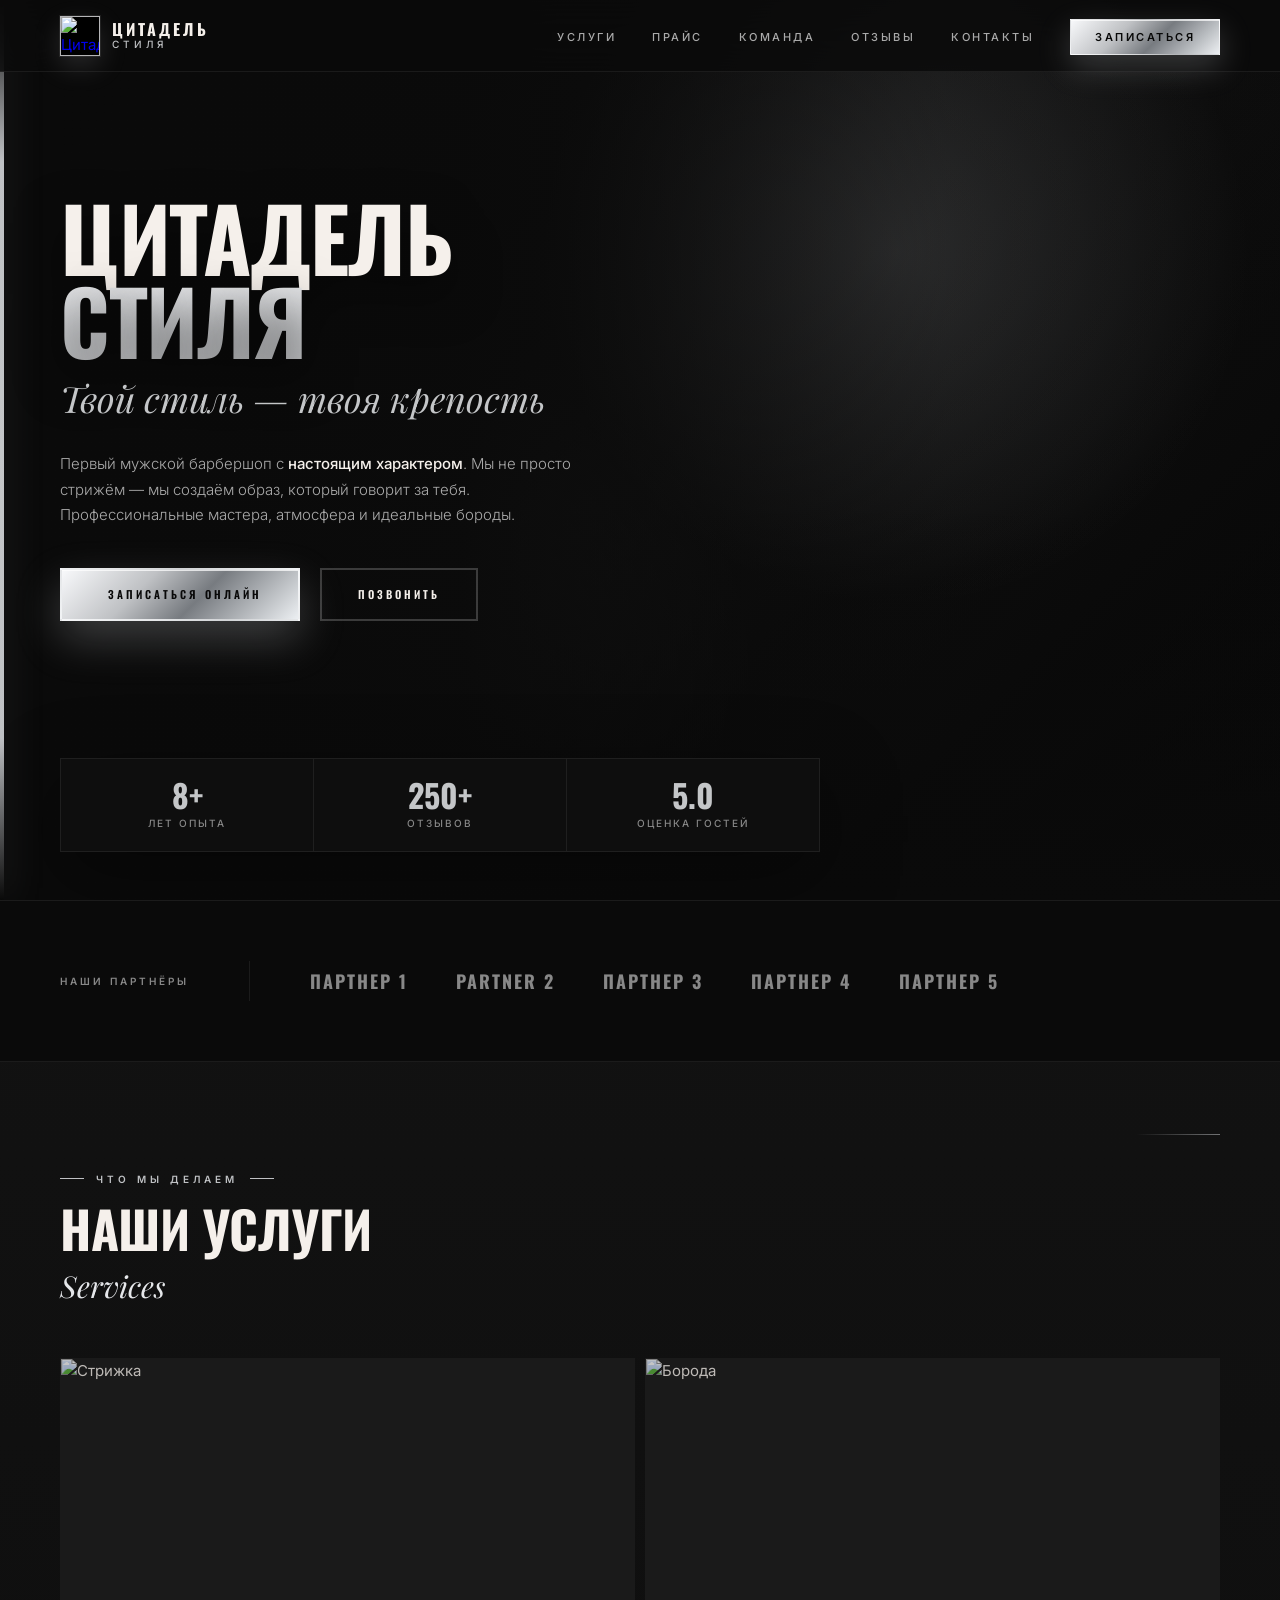
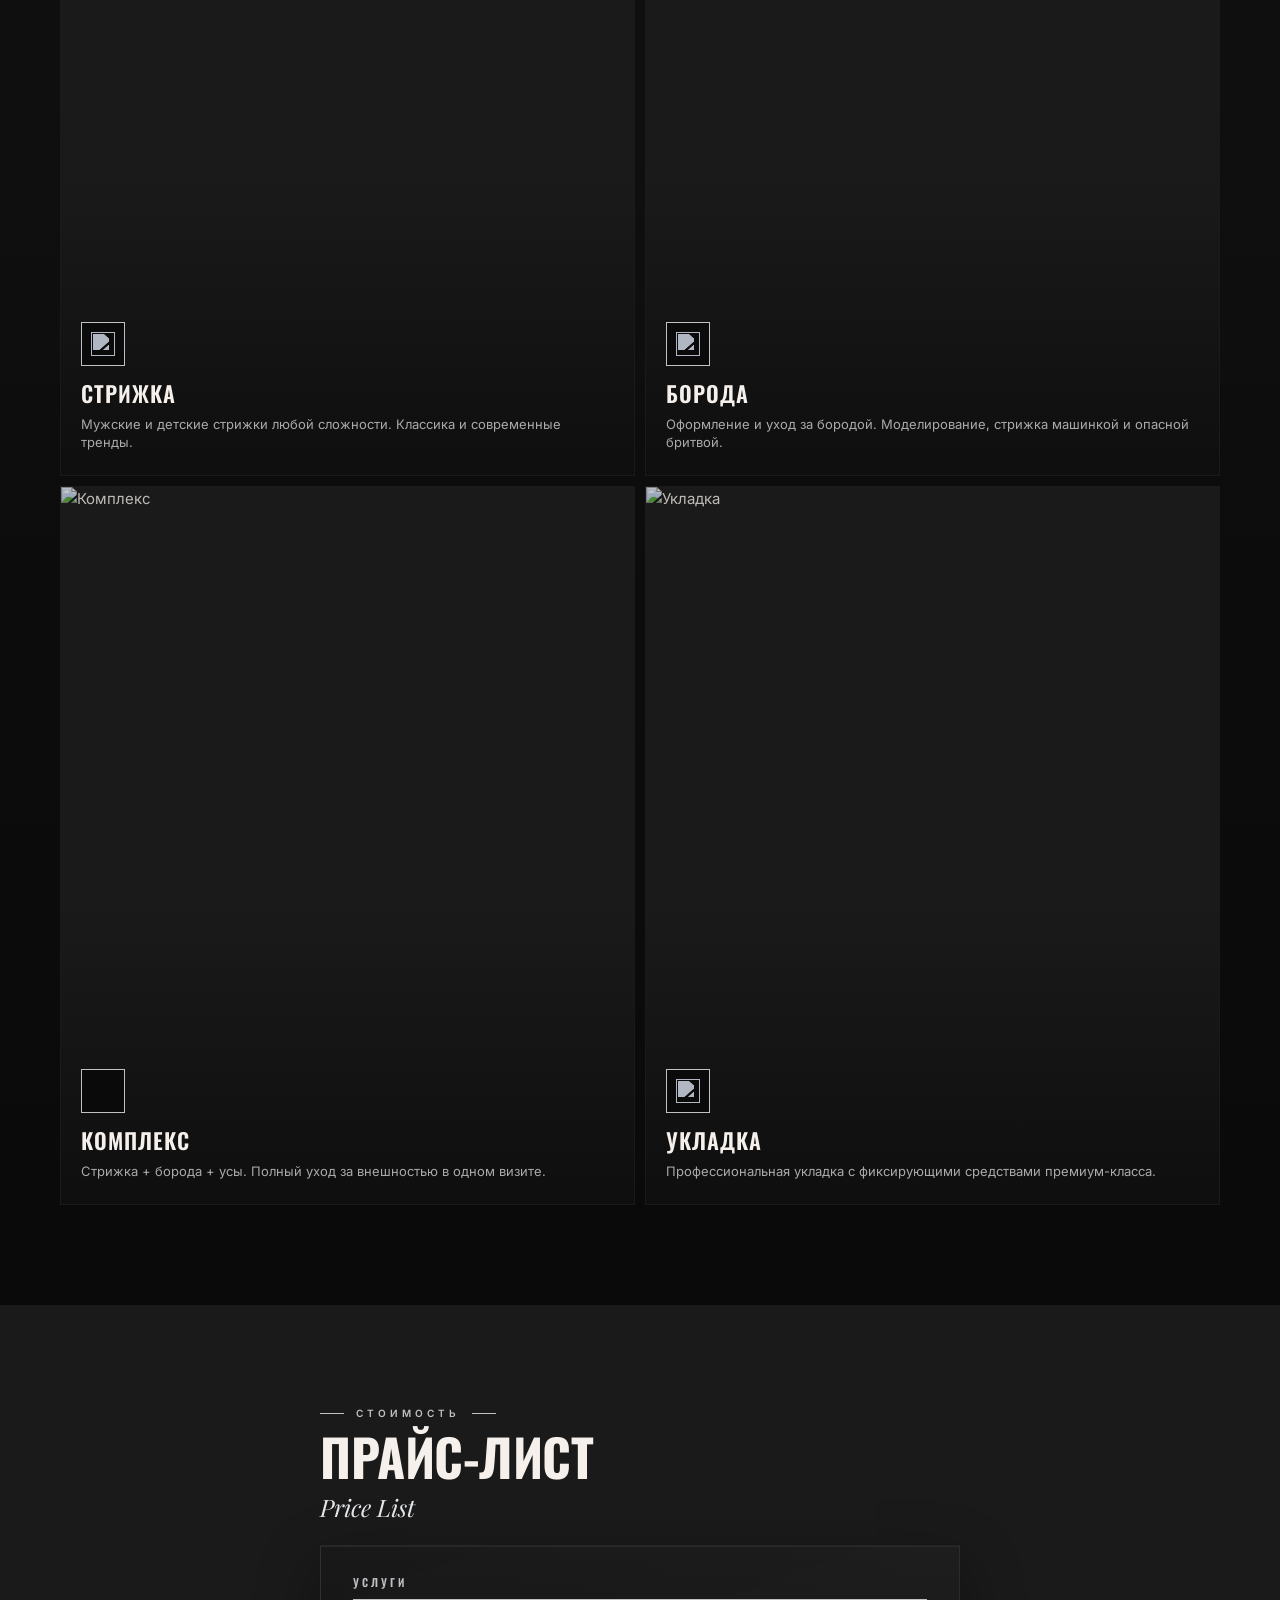
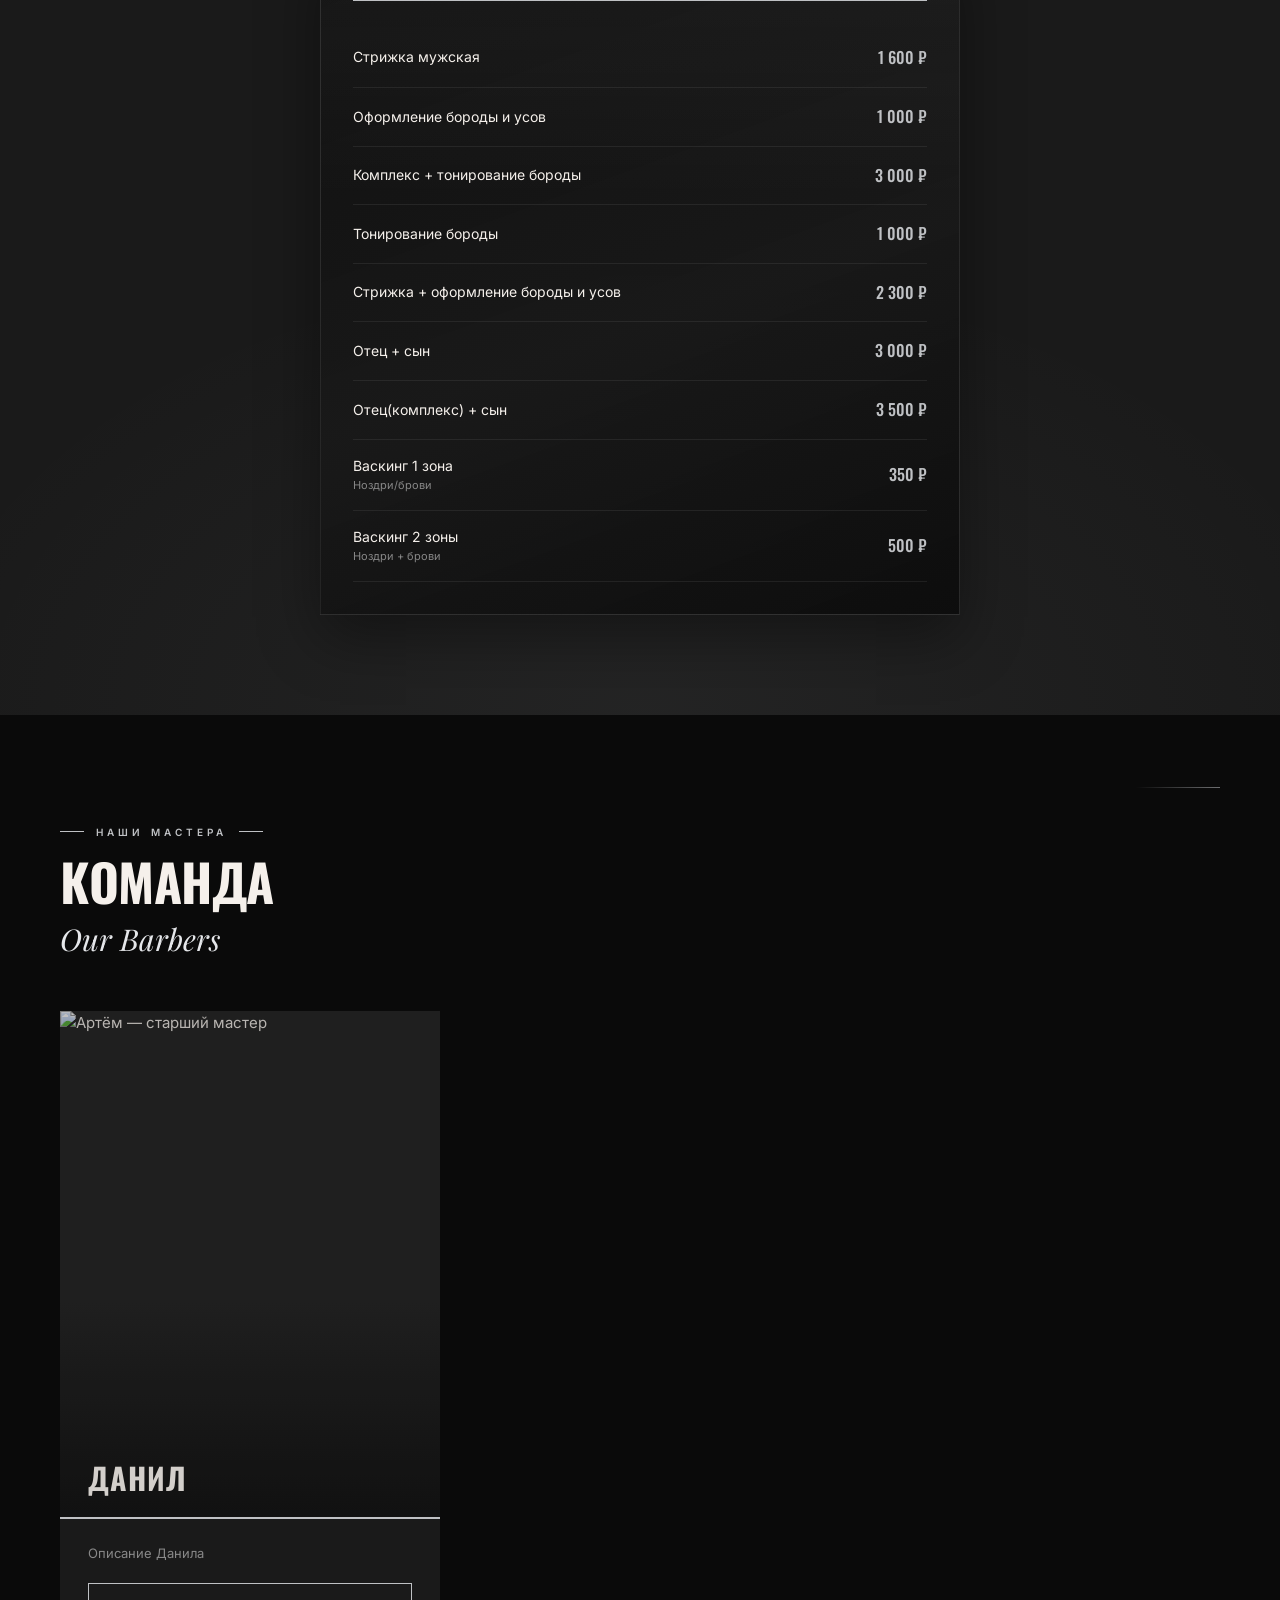
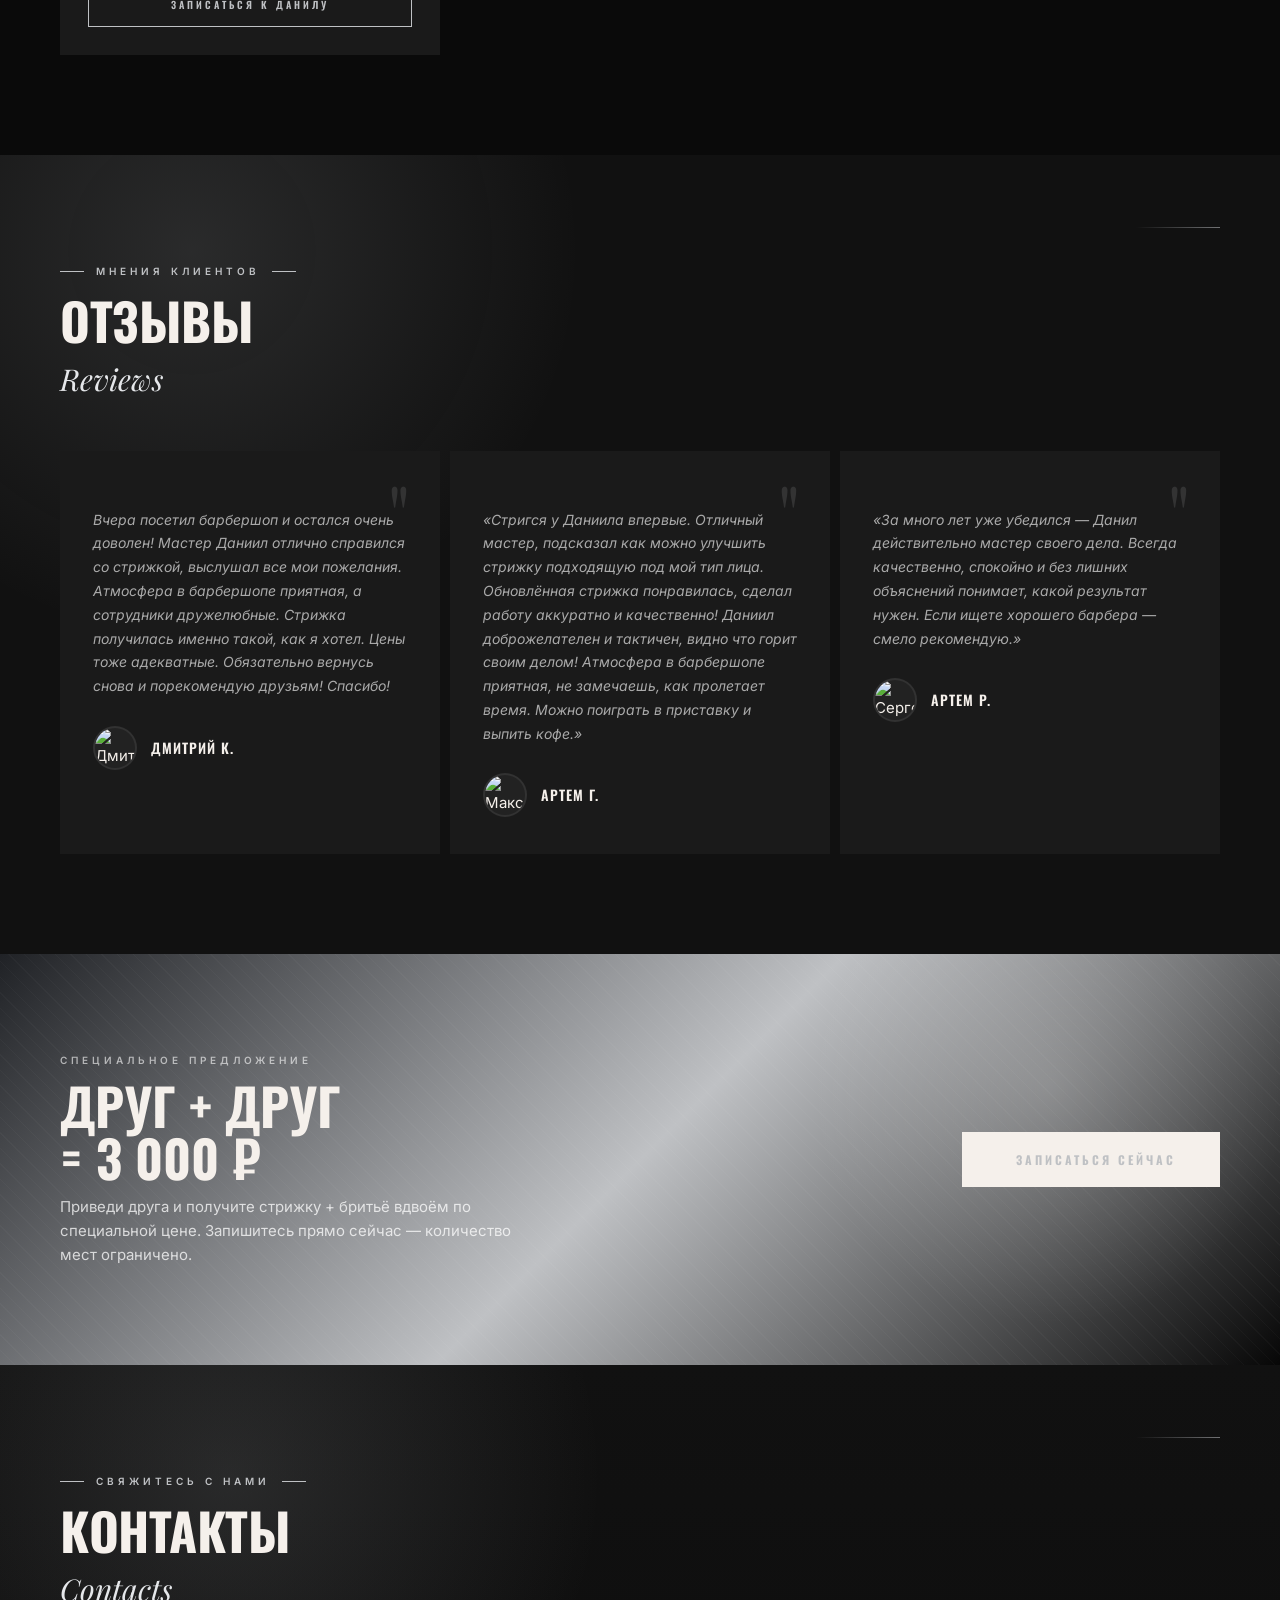
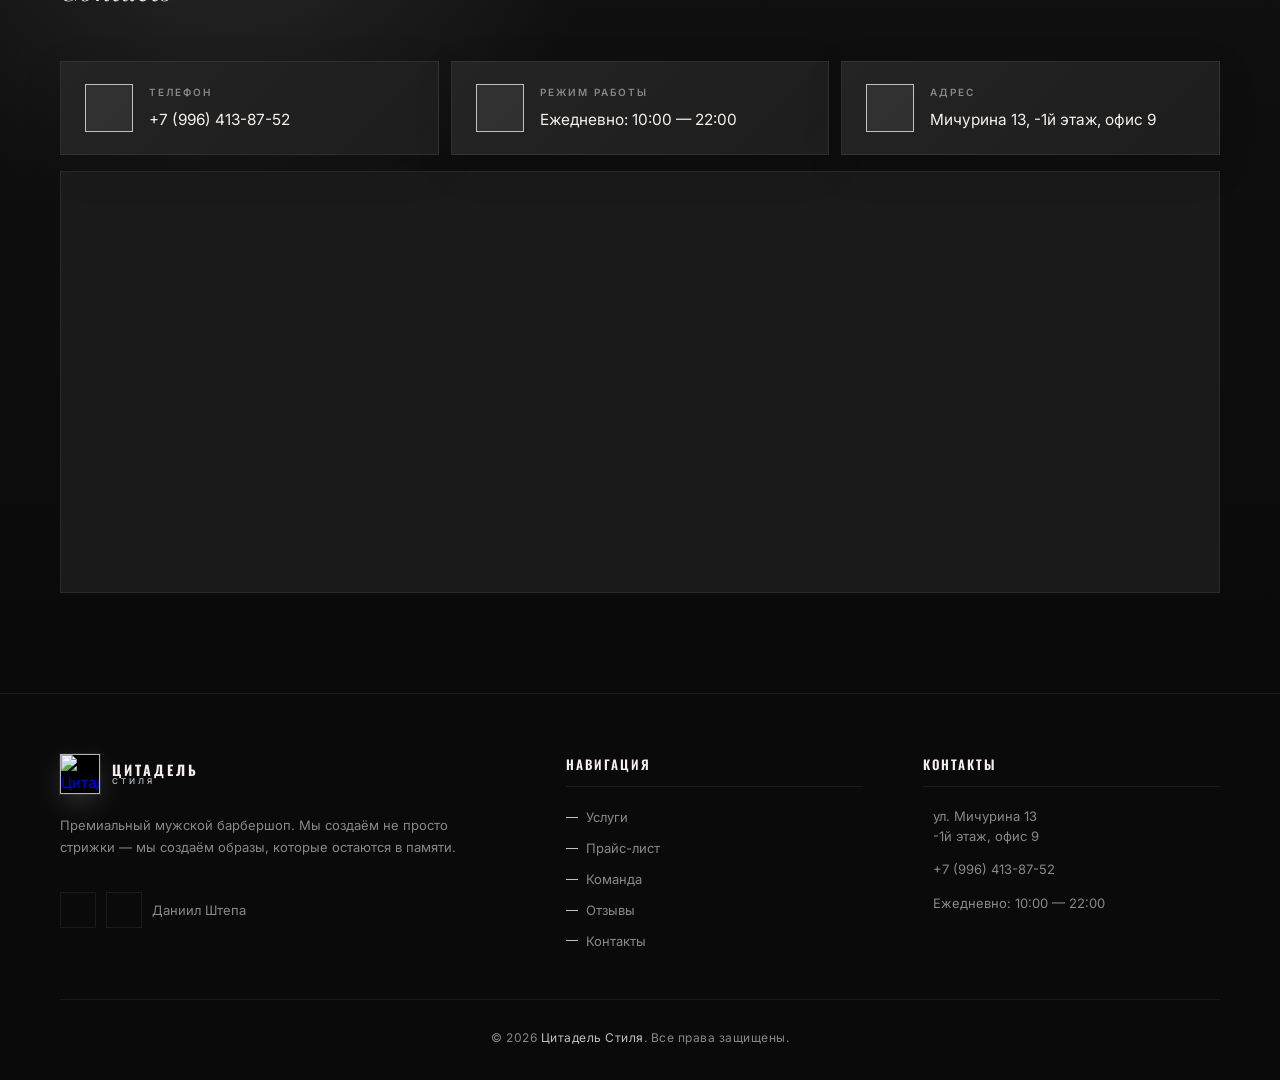
==== commit 7a29a00a: "without andrey:( and without oformlennyi block our barbers" ====
--- a/index.html
+++ b/index.html
@@ -49,7 +49,7 @@
         <li><a href="#team">Команда</a></li>
         <li><a href="#reviews">Отзывы</a></li>
         <li><a href="#contacts">Контакты</a></li>
-        <li><a href="#team" class="nav-cta">Записаться</a></li>
+        <li><a href="https://dikidi.ru/1815200?p=0.pi-ssm" class="nav-cta" onclick="ym(110021156, 'reachGoal', 'danil_click');">Записаться</a></li>
     </ul>
     <div class="burger" id="burger" onclick="toggleMenu()">
         <span></span><span></span><span></span>
@@ -71,7 +71,7 @@
             Первый мужской барбершоп с <strong>настоящим характером</strong>. Мы не просто стрижём — мы создаём образ, который говорит за тебя. Профессиональные мастера, атмосфера и идеальные бороды.
         </p>
         <div class="hero-actions">
-            <a href="#team" class="btn-primary">
+            <a href="https://dikidi.ru/1815200?p=0.pi-ssm" class="btn-primary" onclick="ym(110021156, 'reachGoal', 'danil_click');">
                 <i class="fa-solid fa-calendar-check"></i>
                 Записаться онлайн
             </a>
@@ -228,22 +228,6 @@
                     </a>
                 </div>
             </div>
-
-            <div class="team-card">
-                <div class="team-card-photo" style="--img-pos: center;">
-                    <img src="https://storage.yandexcloud.net/avenueimages/andrey.png" alt="Иван — мастер-барбер" loading="lazy">
-                    <div class="team-card-photo-overlay"></div>
-                    <div class="team-card-photo-info">
-                        <div class="team-card-name">Андрей</div>
-                    </div>
-                </div>
-                <div class="team-card-body">
-                    <p class="team-card-bio">Описание Андрея</p>
-                    <a href="https://dikidi.net/438851?p=0.pi-ssm" class="team-card-book" onclick="ym(110021156, 'reachGoal', 'andrey_click');">
-                        Записаться к Андрею
-                    </a>
-                </div>
-            </div>
         </div>
     </div>
 </section>
@@ -287,11 +271,11 @@
                 <div class="review-stars">
                     <i class="fa-solid fa-star"></i><i class="fa-solid fa-star"></i><i class="fa-solid fa-star"></i><i class="fa-solid fa-star"></i><i class="fa-solid fa-star-half-stroke"></i>
                 </div>
-                <p class="review-text">«Волшебные руки у золотого человека, пользуюсь только услугами Андрея уже несколько  лет и всегда остаюсь довольным! Вам тоже советую, ибо он обожает свое занятие, а значит и делает его с любовью!»</p>
+                <p class="review-text">«За много лет уже убедился — Данил действительно мастер своего дела. Всегда качественно, спокойно и без лишних объяснений понимает, какой результат нужен. Если ищете хорошего барбера — смело рекомендую.»</p>
                 <div class="review-author">
                     <img src="https://storage.yandexcloud.net/avenueimages/photo1.jpg" alt="Сергей П." class="review-avatar" loading="lazy">
                     <div>
-                        <div class="review-name">Егор</div>
+                        <div class="review-name">Артем Р.</div>
                     </div>
                 </div>
             </div>
@@ -309,7 +293,7 @@
             <p class="cta-desc">Приведи друга и получите стрижку + бритьё вдвоём по специальной цене. Запишитесь прямо сейчас — количество мест ограничено.</p>
         </div>
         <div class="cta-actions">
-            <a href="#team" class="btn-white">
+            <a href="https://dikidi.ru/1815200?p=0.pi-ssm" class="btn-white" onclick="ym(110021156, 'reachGoal', 'danil_click');">
                 <i class="fa-solid fa-calendar-check"></i>
                 Записаться сейчас
             </a>
@@ -374,11 +358,6 @@
                 </div>
             </a>
             <p class="footer-desc">Премиальный мужской барбершоп. Мы создаём не просто стрижки — мы создаём образы, которые остаются в памяти.</p>
-            <div class="footer-social">
-                <a href="https://t.me/breyandrey" target="_blank" rel="noopener"><i class="fa-brands fa-telegram"></i></a>
-                <a href="https://www.instagram.com/breyandrey/" target="_blank" rel="noopener"><i class="fa-brands fa-instagram"></i></a>
-                <p class="footer-desc" style="top:7px; position: relative;">Андрей Беляев</p>
-            </div>
             <div class="footer-social" style="padding-top: 10px;">
                 <a href="https://t.me/barber_shtepa" target="_blank" rel="noopener"><i class="fa-brands fa-telegram"></i></a>
                 <a href="https://vk.com/barber_kem" target="_blank" rel="noopener"><i class="fa-brands fa-vk"></i></a>
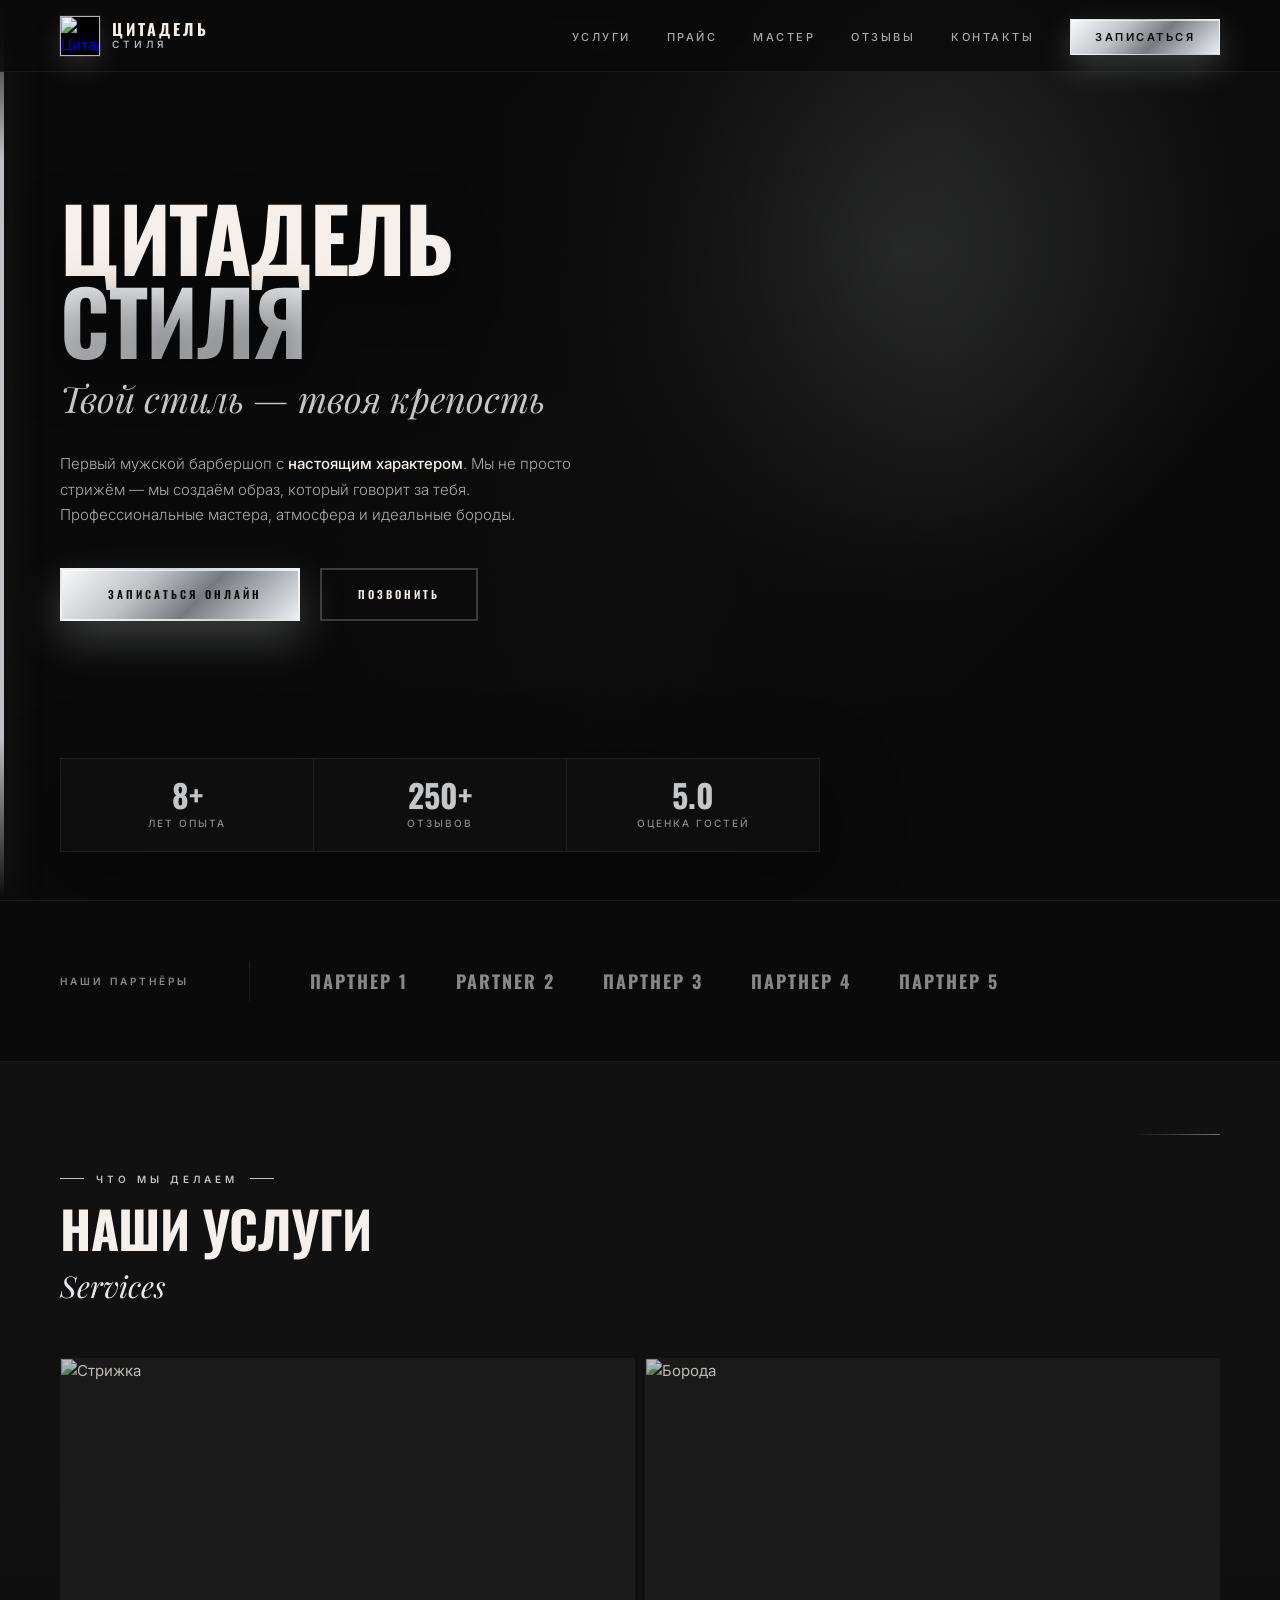
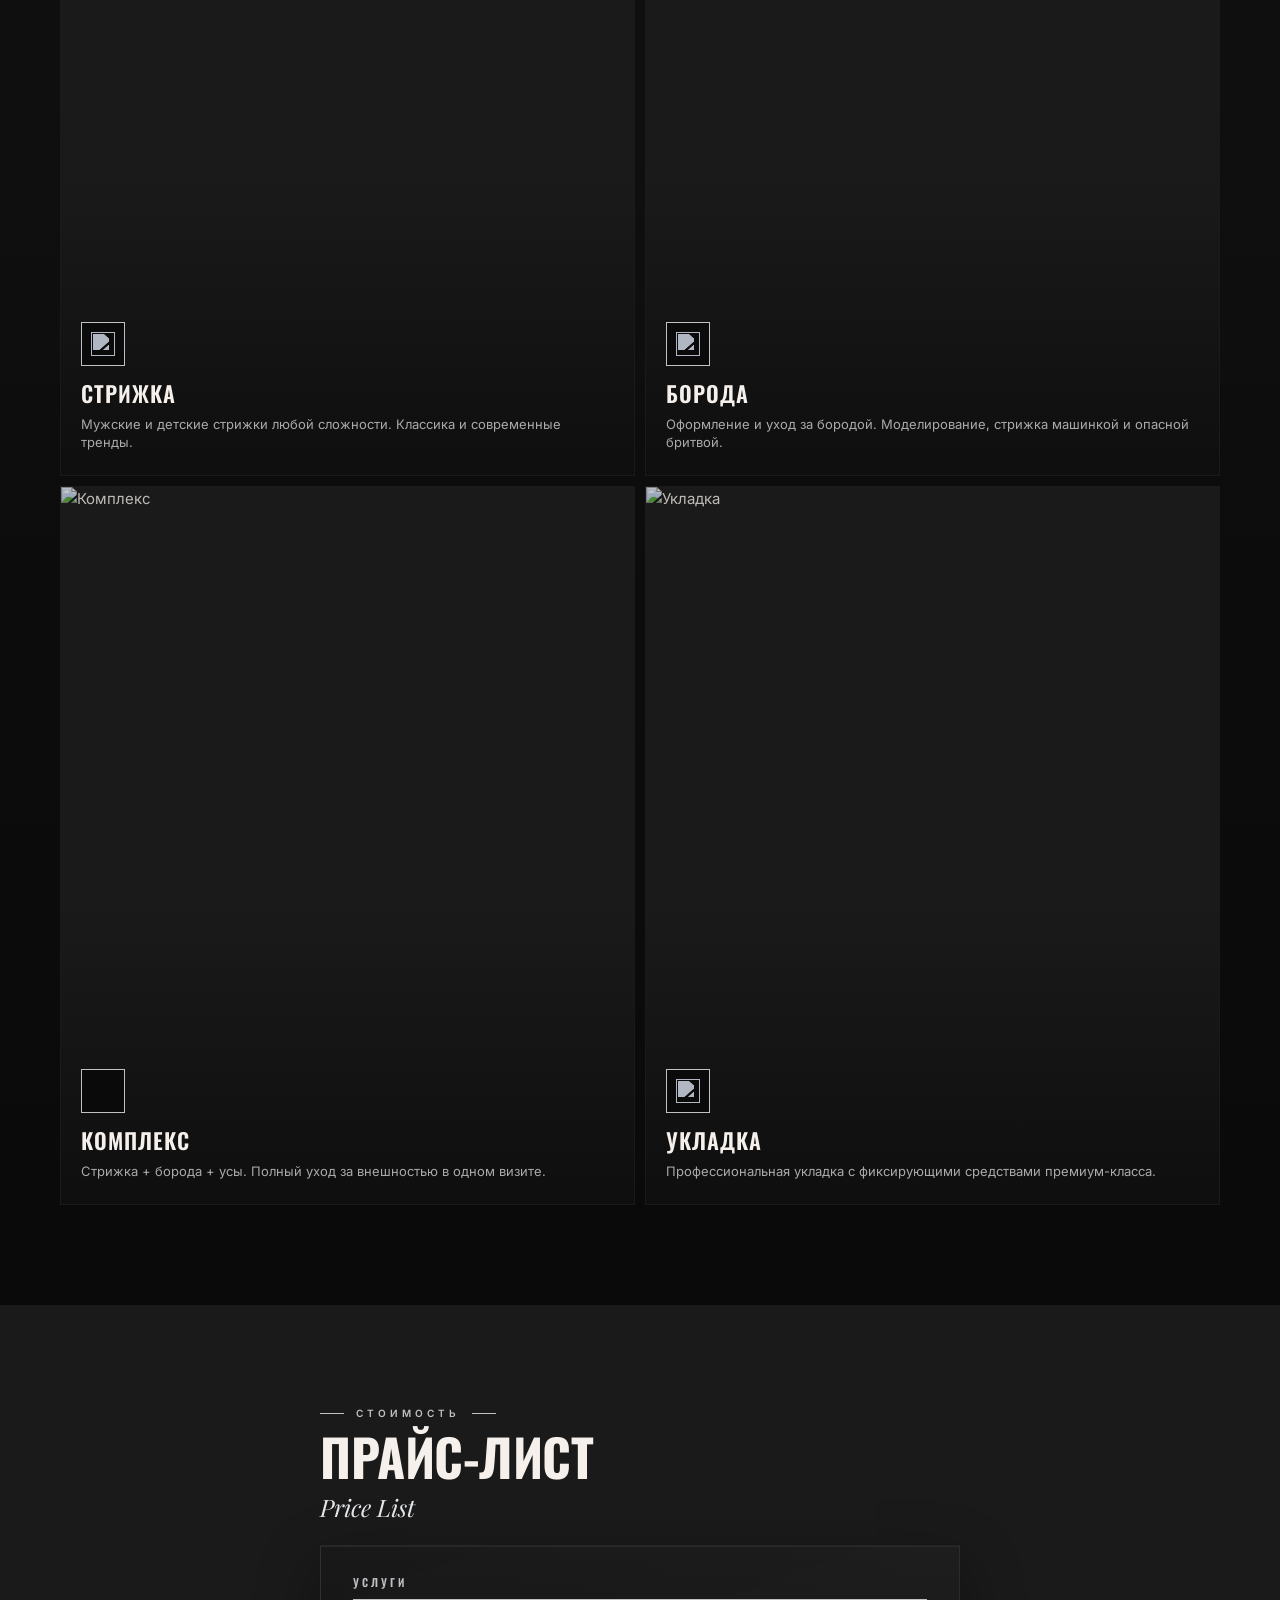
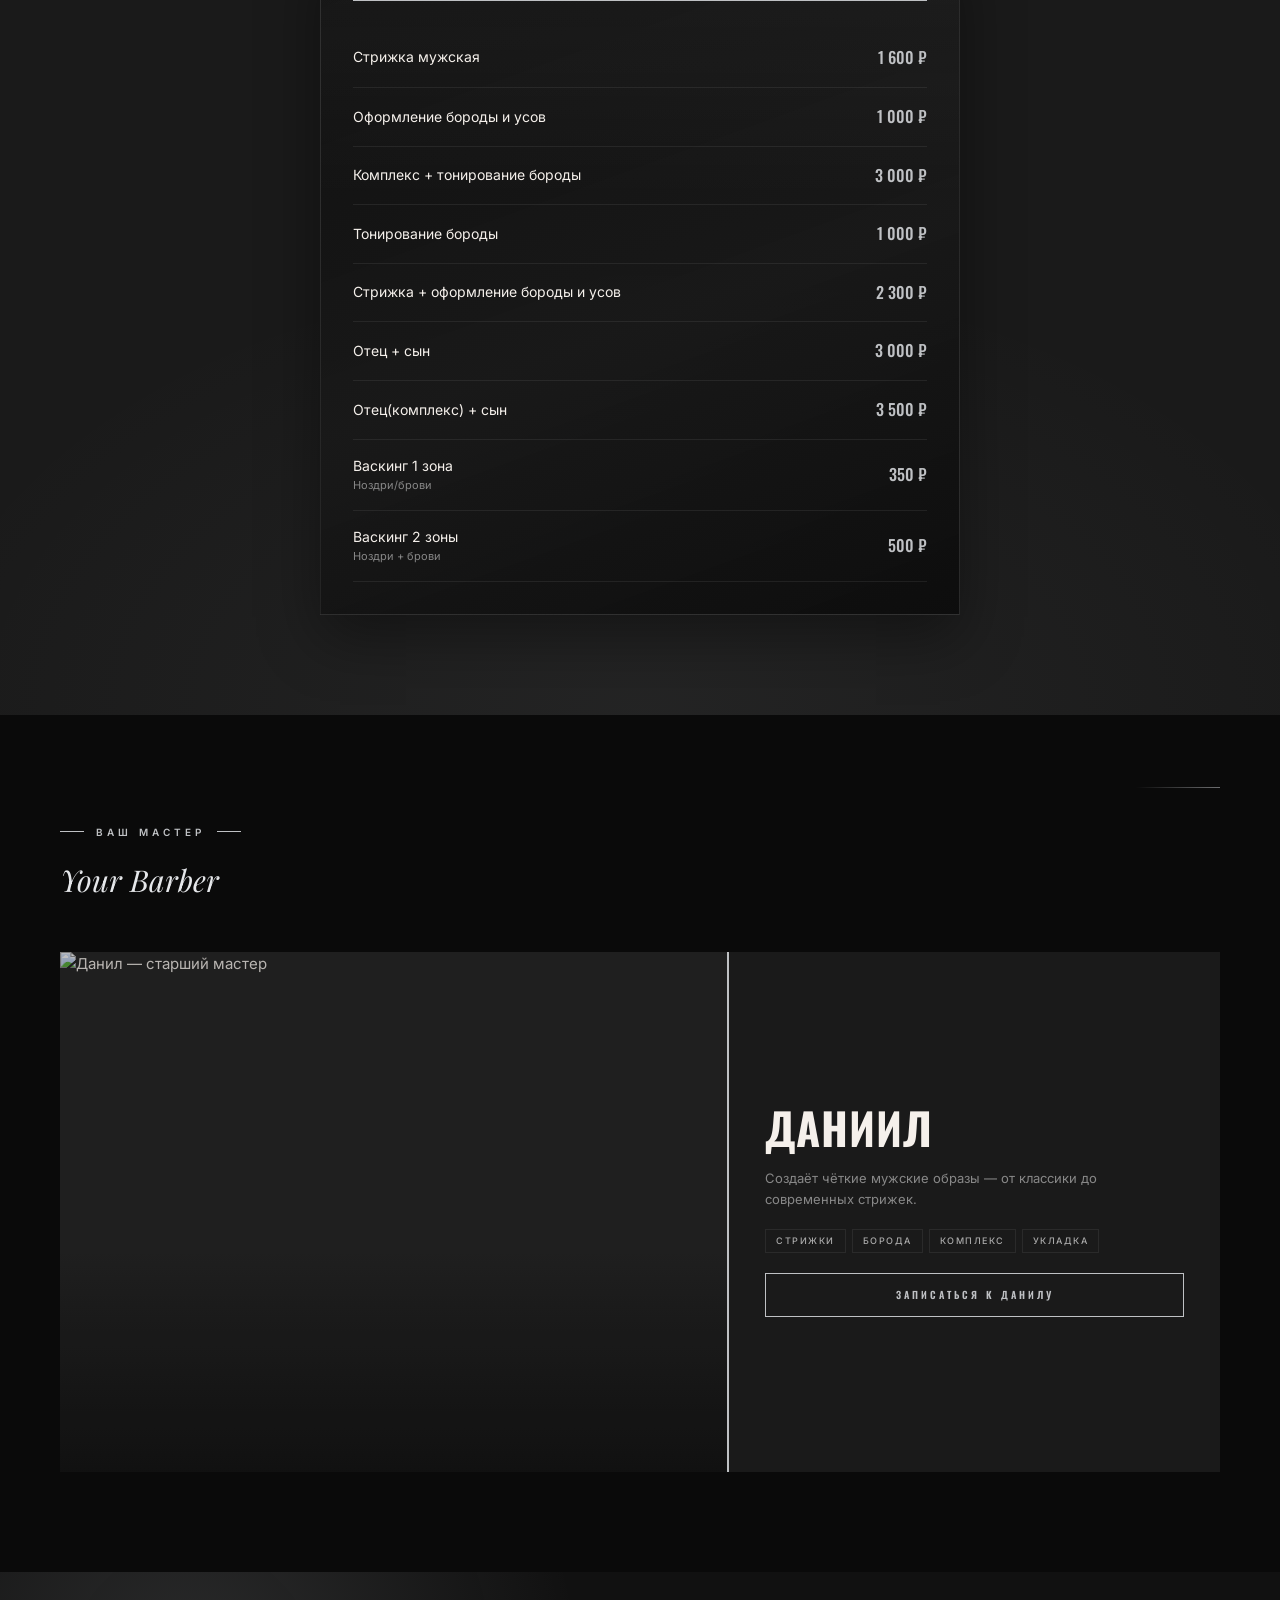
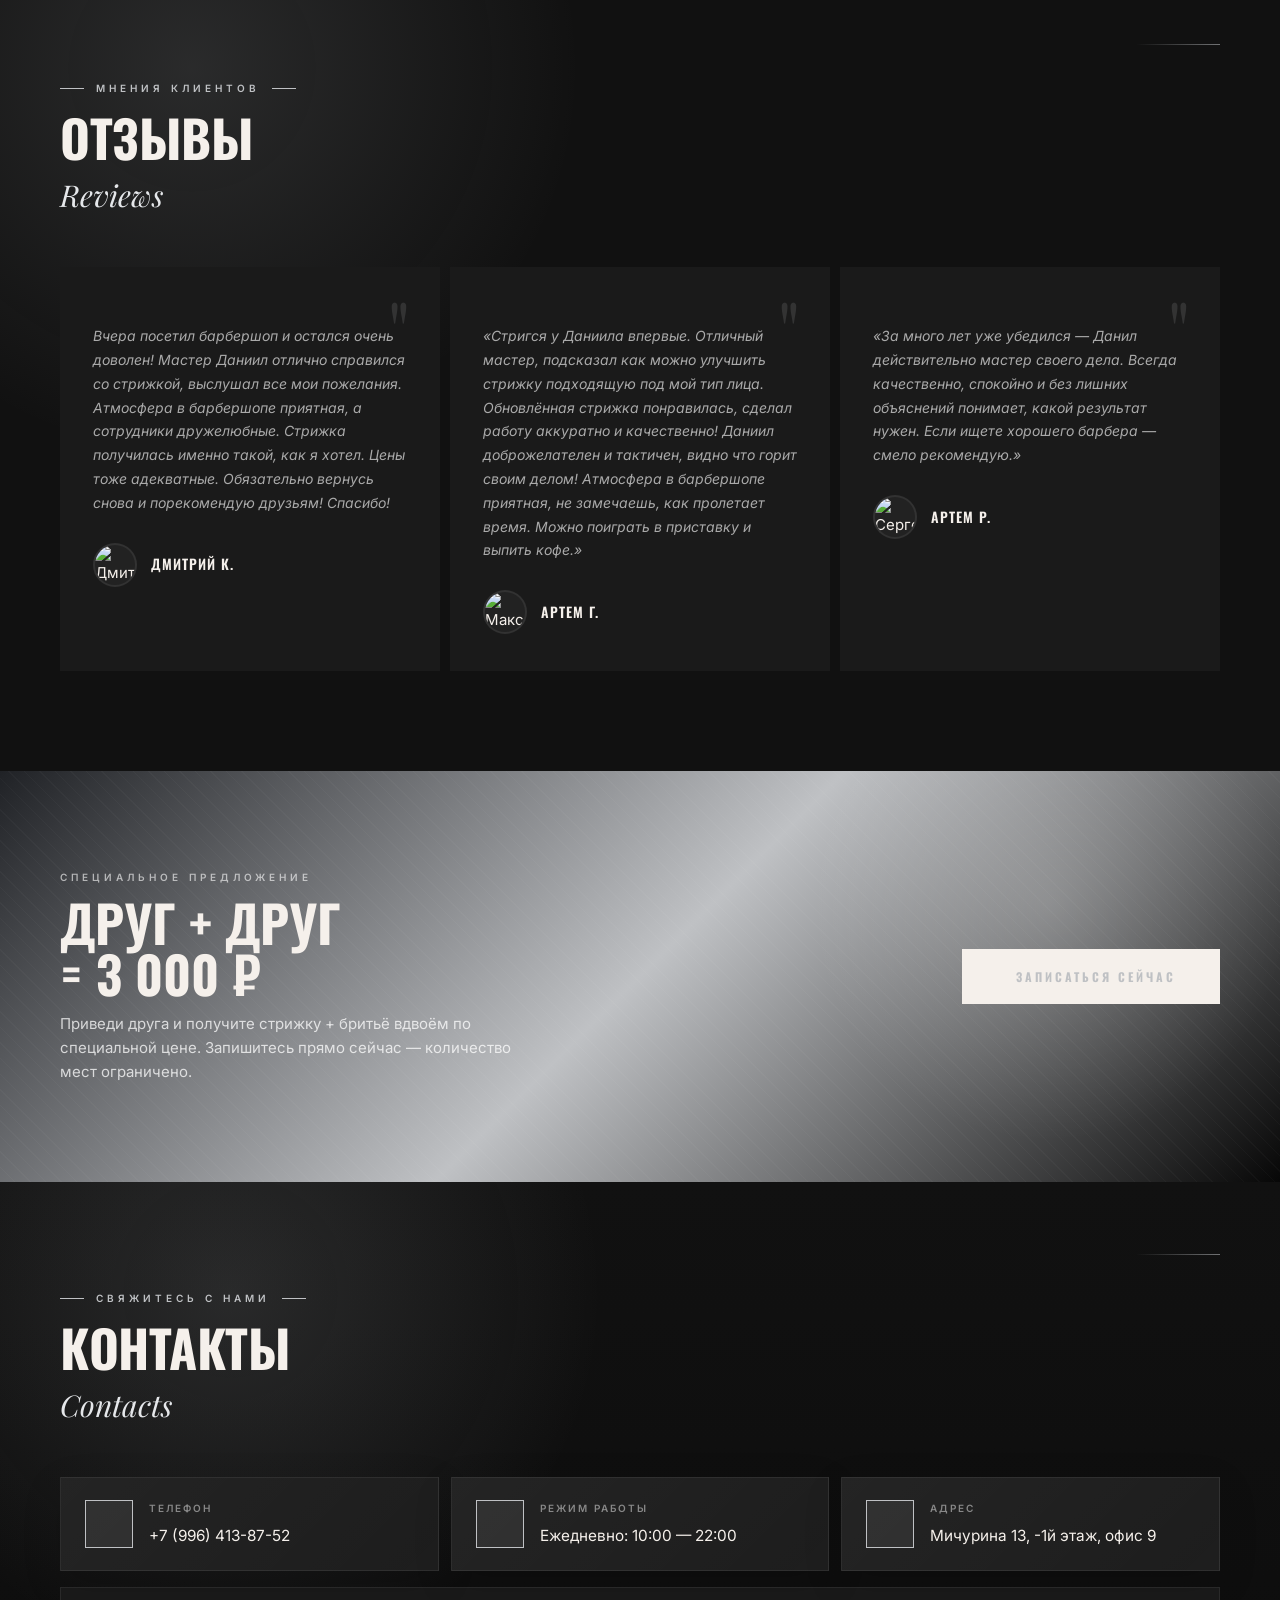
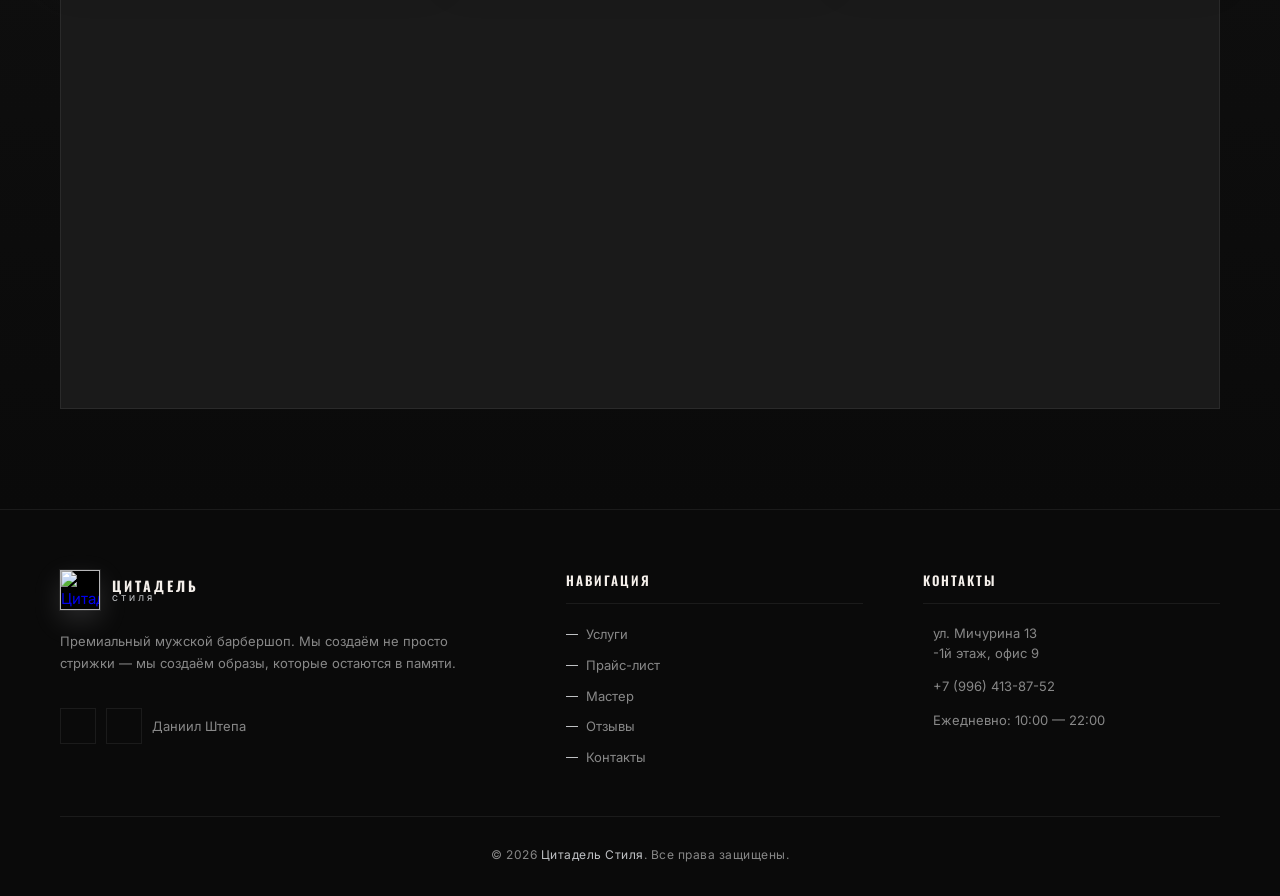
==== commit ad8a584c: "Only Danil nice version" ====
--- a/index.html
+++ b/index.html
@@ -46,7 +46,7 @@
     <ul class="nav-links" id="navLinks">
         <li><a href="#services">Услуги</a></li>
         <li><a href="#price">Прайс</a></li>
-        <li><a href="#team">Команда</a></li>
+        <li><a href="#team">Мастер</a></li>
         <li><a href="#reviews">Отзывы</a></li>
         <li><a href="#contacts">Контакты</a></li>
         <li><a href="https://dikidi.ru/1815200?p=0.pi-ssm" class="nav-cta" onclick="ym(110021156, 'reachGoal', 'danil_click');">Записаться</a></li>
@@ -208,21 +208,26 @@
 <!-- TEAM -->
 <section id="team">
     <div class="container">
-        <div class="section-label"><span>Наши мастера</span></div>
-        <h2 class="section-title">Команда</h2>
-        <span class="section-title-script">Our Barbers</span>
-        <div class="team-grid">
-
-            <div class="team-card">
+        <div class="section-label"><span>Ваш мастер</span></div>
+        <h2 class="section-title">Данил</h2>
+        <span class="section-title-script">Your Barber</span>
+        <div class="team-feature">
+            <div class="team-card team-card--featured">
                 <div class="team-card-photo" style="--img-pos: 50% 0%; opacity: 0.85;">
-                    <img src="https://storage.yandexcloud.net/avenueimages/shtepa.jpg" alt="Артём — старший мастер" loading="lazy">
+                    <img src="https://storage.yandexcloud.net/avenueimages/shtepa.jpg" alt="Данил — старший мастер" loading="lazy">
                     <div class="team-card-photo-overlay"></div>
-                    <div class="team-card-photo-info">
-                        <div class="team-card-name">Данил</div>
-                    </div>
                 </div>
                 <div class="team-card-body">
-                    <p class="team-card-bio">Описание Данила</p>
+                    <div class="team-card-head">
+                        <div class="team-card-name">Даниил</div>
+                    </div>
+                    <p class="team-card-bio">Создаёт чёткие мужские образы — от классики до современных стрижек.</p>
+                    <div class="team-card-skills">
+                        <span class="team-card-skill">Стрижки</span>
+                        <span class="team-card-skill">Борода</span>
+                        <span class="team-card-skill">Комплекс</span>
+                        <span class="team-card-skill">Укладка</span>
+                    </div>
                     <a href="https://dikidi.ru/1815200?p=0.pi-ssm" class="team-card-book" onclick="ym(110021156, 'reachGoal', 'danil_click');">
                         Записаться к Данилу
                     </a>
@@ -369,7 +374,7 @@
             <ul class="footer-links">
                 <li><a href="#services">Услуги</a></li>
                 <li><a href="#price">Прайс-лист</a></li>
-                <li><a href="#team">Команда</a></li>
+                <li><a href="#team">Мастер</a></li>
                 <li><a href="#reviews">Отзывы</a></li>
                 <li><a href="#contacts">Контакты</a></li>
             </ul>
--- a/css/style.css
+++ b/css/style.css
@@ -1362,10 +1362,48 @@
 
 /* ─── TEAM ─── */
 #team { background: var(--black); }
+#team .section-title { display: none; }
 .team-grid {
     display: grid;
     grid-template-columns: repeat(3, 1fr);
     gap: 10px;
+}
+.team-feature {
+    width: 100%;
+    min-width: 0;
+}
+.team-card--featured {
+    display: grid;
+    grid-template-columns: minmax(0, 1.15fr) minmax(0, 0.85fr);
+    background: var(--dark2);
+    overflow: hidden;
+    transition: transform 0.3s, box-shadow 0.3s;
+}
+.team-card--featured:hover {
+    transform: translateY(-6px);
+    box-shadow: var(--shadow-dark);
+}
+.team-card--featured .team-card-photo {
+    aspect-ratio: auto;
+    min-height: 520px;
+}
+.team-card--featured .team-card-body {
+    display: flex;
+    flex-direction: column;
+    justify-content: center;
+    border-top: none;
+    border-left: 2px solid var(--red);
+    padding: 40px 36px;
+}
+.team-card-head {
+    display: block;
+    margin-bottom: 18px;
+}
+.team-card-head .team-card-name {
+    font-size: clamp(34px, 3.5vw, 44px);
+}
+.team-card--featured .team-card-photo-info {
+    display: none;
 }
 .team-card {
     background: var(--dark2);
@@ -1595,7 +1633,6 @@
         right: clamp(16px, 4vw, 32px);
     }
     .services-grid { grid-template-columns: repeat(2, 1fr); }
-    .team-grid { grid-template-columns: repeat(2, 1fr); }
     .reviews-grid { grid-template-columns: repeat(2, 1fr); }
     .process-grid { grid-template-columns: repeat(3, 1fr); }
     .process-card { padding: 34px 24px 28px; }
@@ -1670,7 +1707,21 @@
     .service-card > img {
         object-position: var(--img-pos-mobile, var(--img-pos, center));
     }
-    .team-grid { grid-template-columns: 1fr; }
+    .team-card--featured {
+        grid-template-columns: 1fr;
+    }
+    #team .section-title { display: block; }
+    .team-card--featured .team-card-photo {
+        aspect-ratio: 3 / 4;
+        min-height: 0;
+    }
+    .team-card--featured .team-card-body {
+        border-left: none;
+        border-top: 2px solid var(--red);
+        padding: 24px 28px 28px;
+    }
+    .team-card-head { display: none; }
+    .team-card--featured .team-card-photo-info { display: block; }
     .reviews-grid { grid-template-columns: 1fr; }
     .process-grid { grid-template-columns: 1fr; }
     .process-card { min-height: auto; }
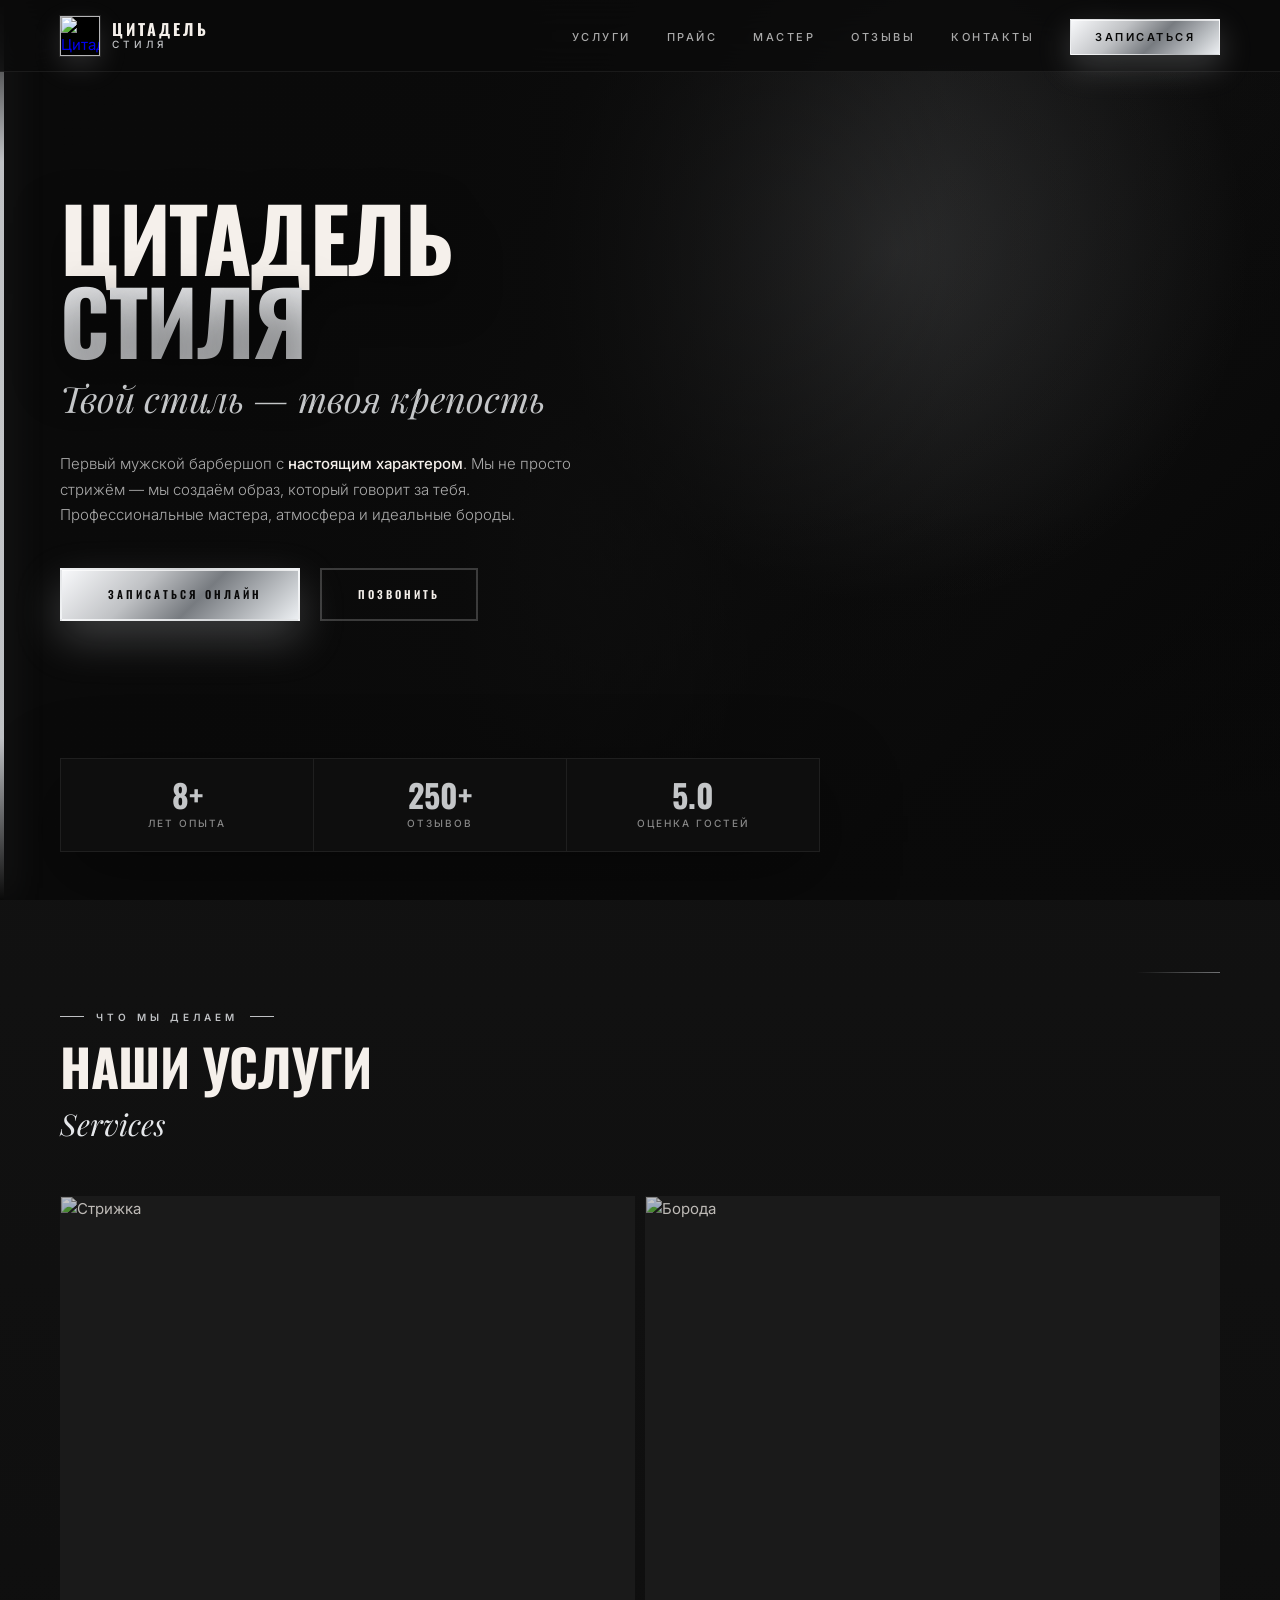
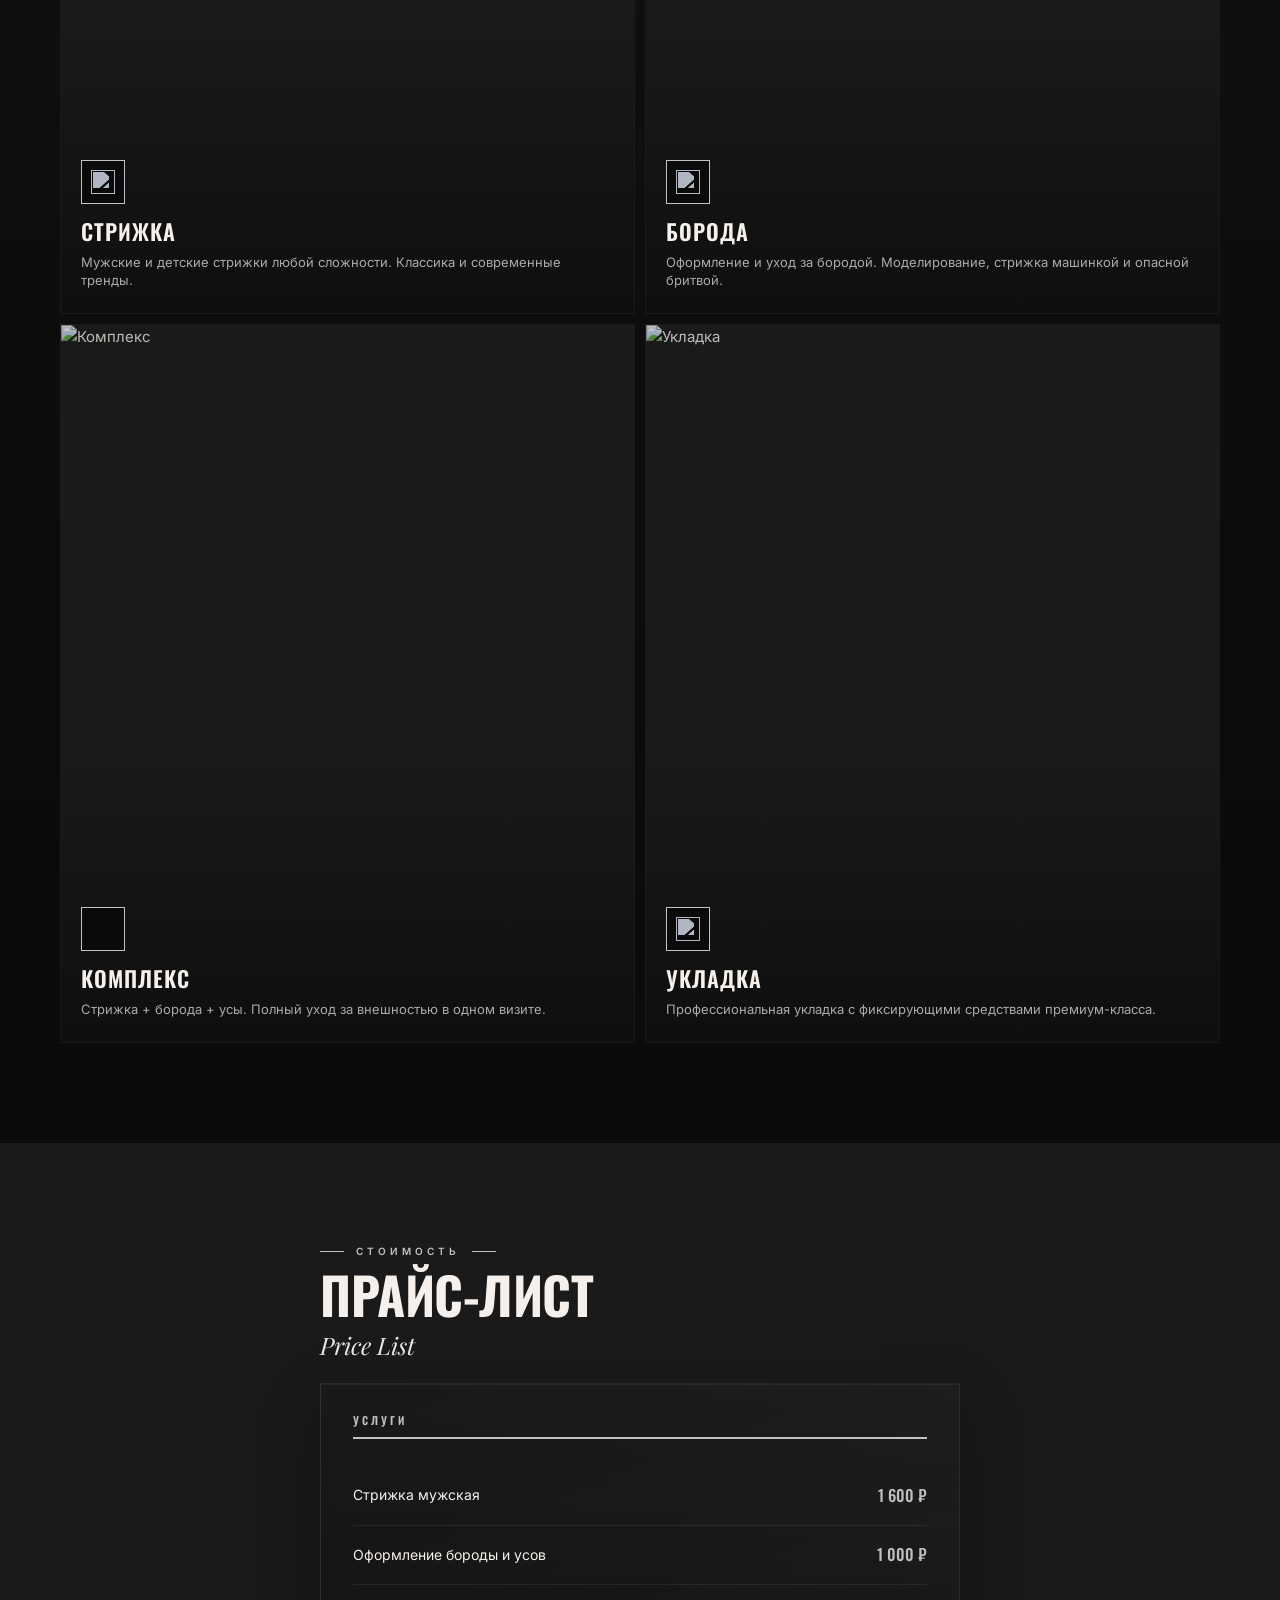
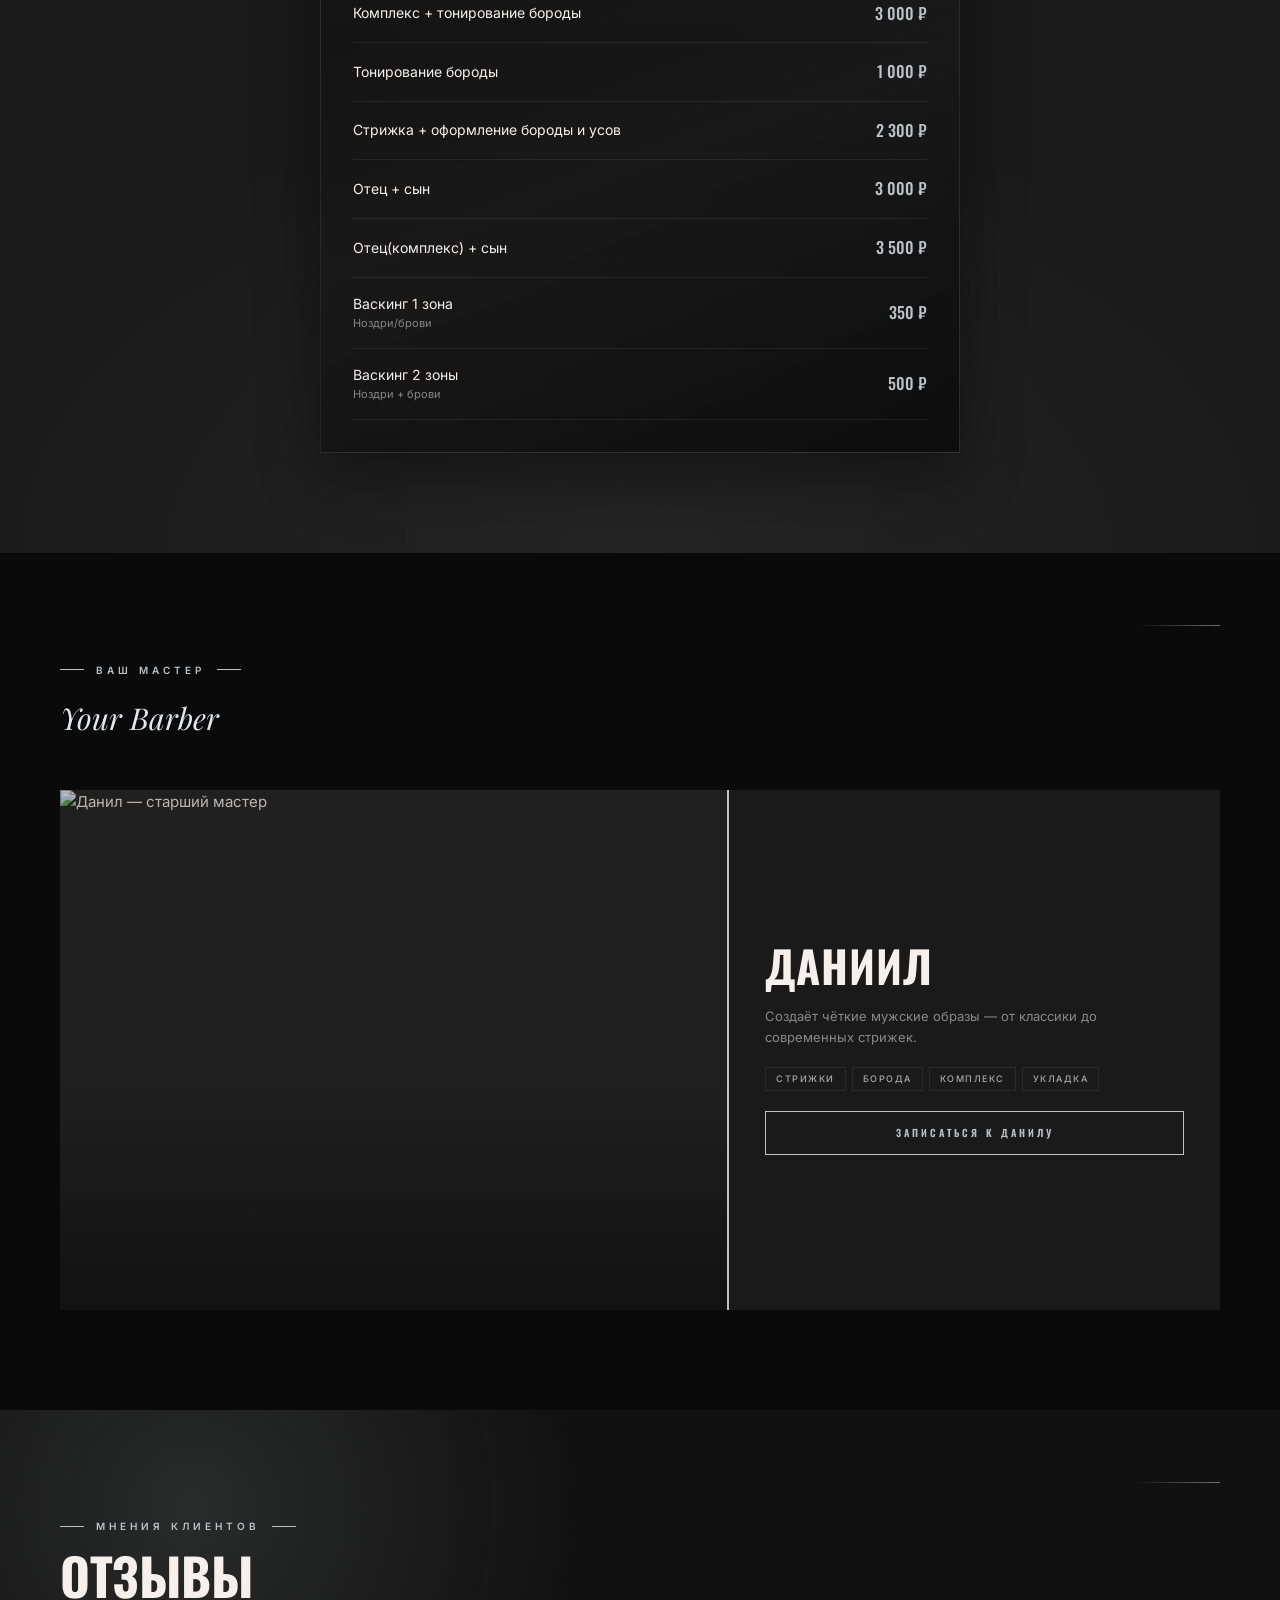
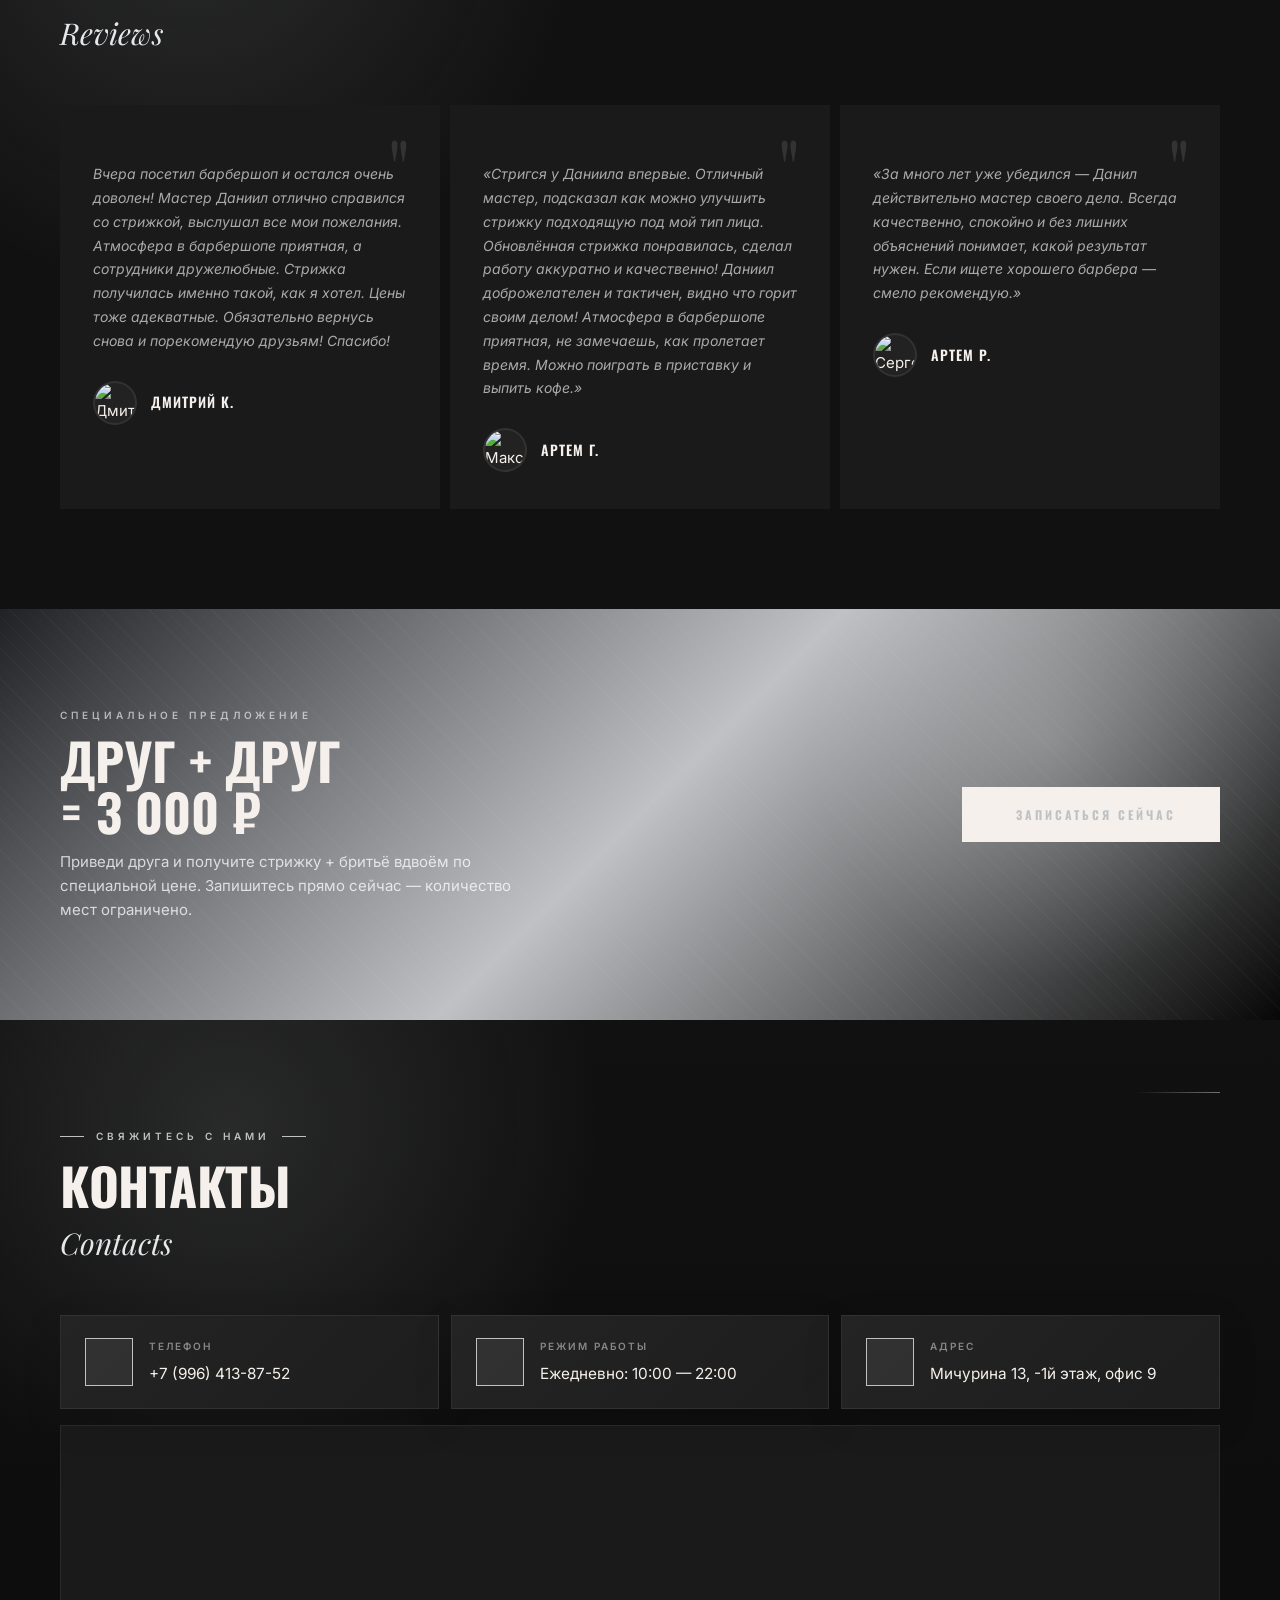
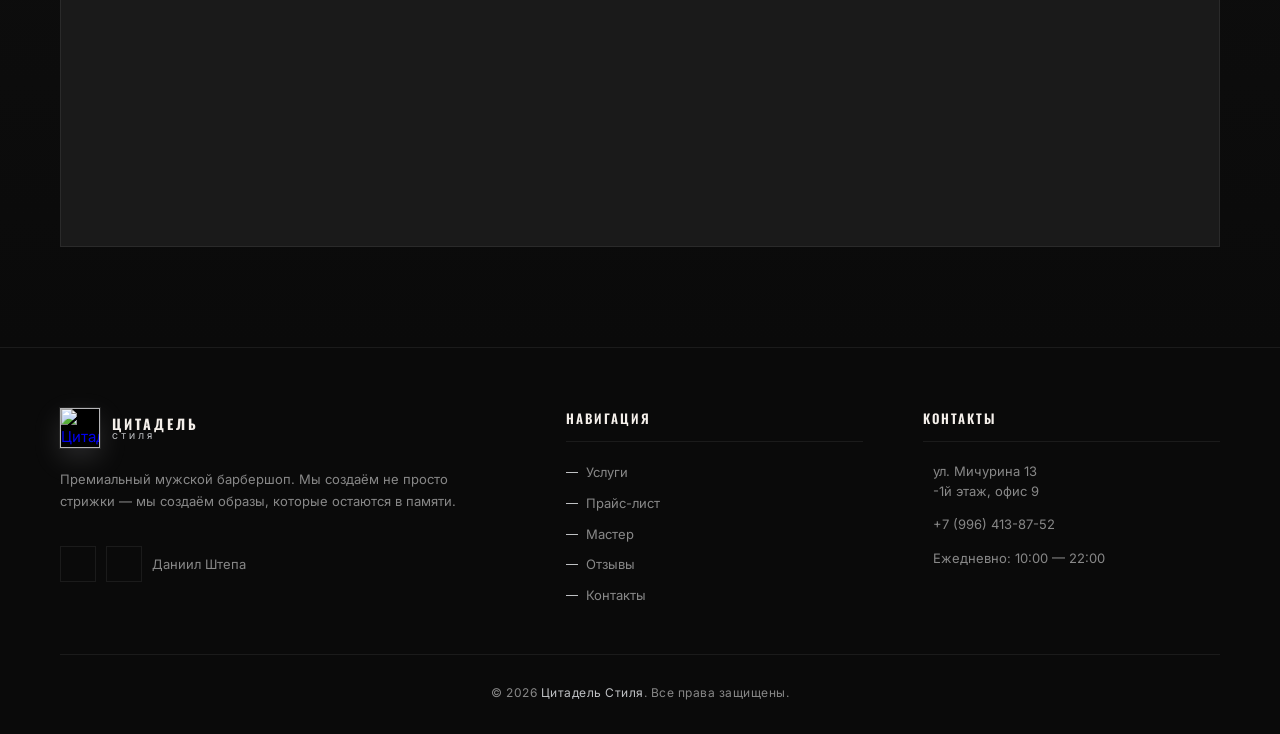
==== commit 4b5a9e6f: "-partners" ====
--- a/index.html
+++ b/index.html
@@ -94,21 +94,6 @@
     </div>
 </section>
 
-<!-- PARTNERS -->
-<div id="partners">
-    <div class="partners-inner">
-        <span class="partners-label">Наши партнёры</span>
-        <div class="partners-divider"></div>
-        <div class="partners-logos">
-            <a href="" class="partner-logo">Партнер 1</a>
-            <a href="" class="partner-logo">Partner 2</a>
-            <a href="" class="partner-logo">Партнер 3</a>
-            <a href="" class="partner-logo">Партнер 4</a>
-            <a href="" class="partner-logo">Партнер 5</a>
-        </div>
-    </div>
-</div>
-
 <!-- SERVICES -->
 <section id="services">
     <div class="container">
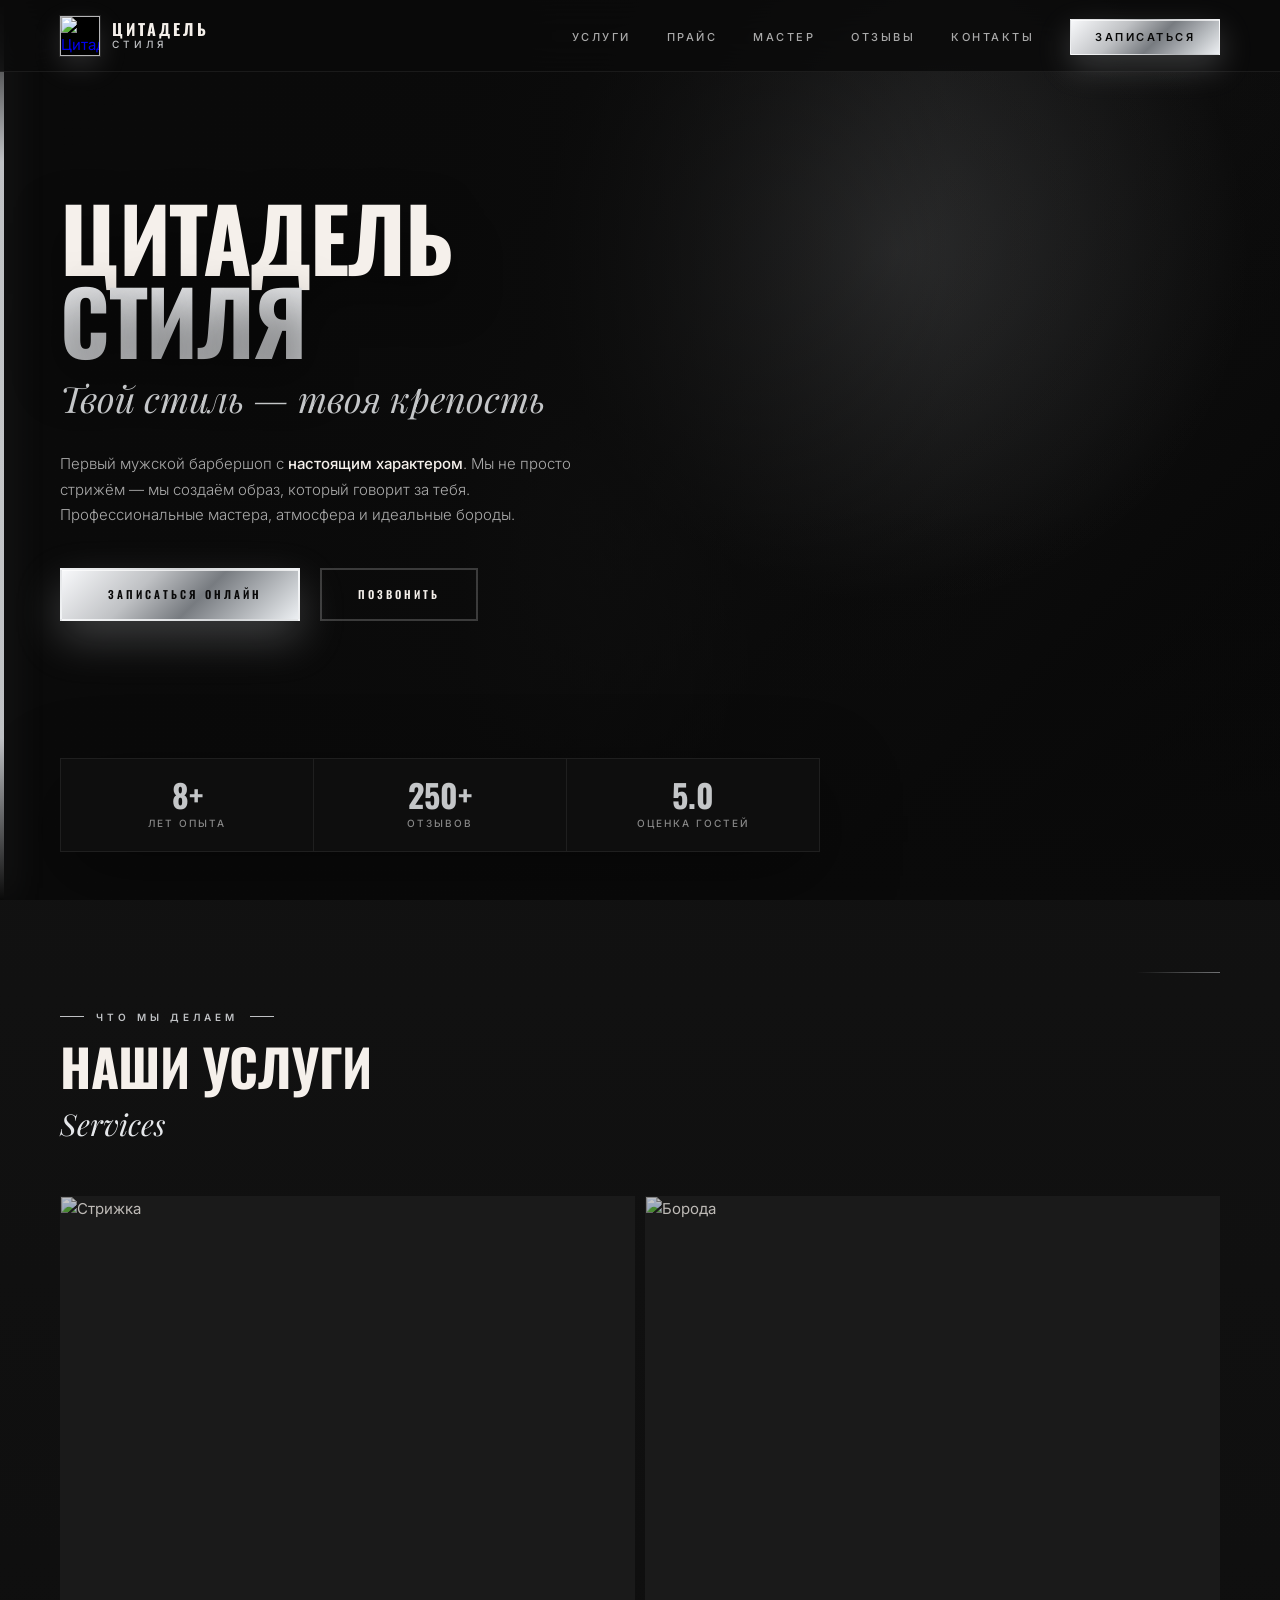
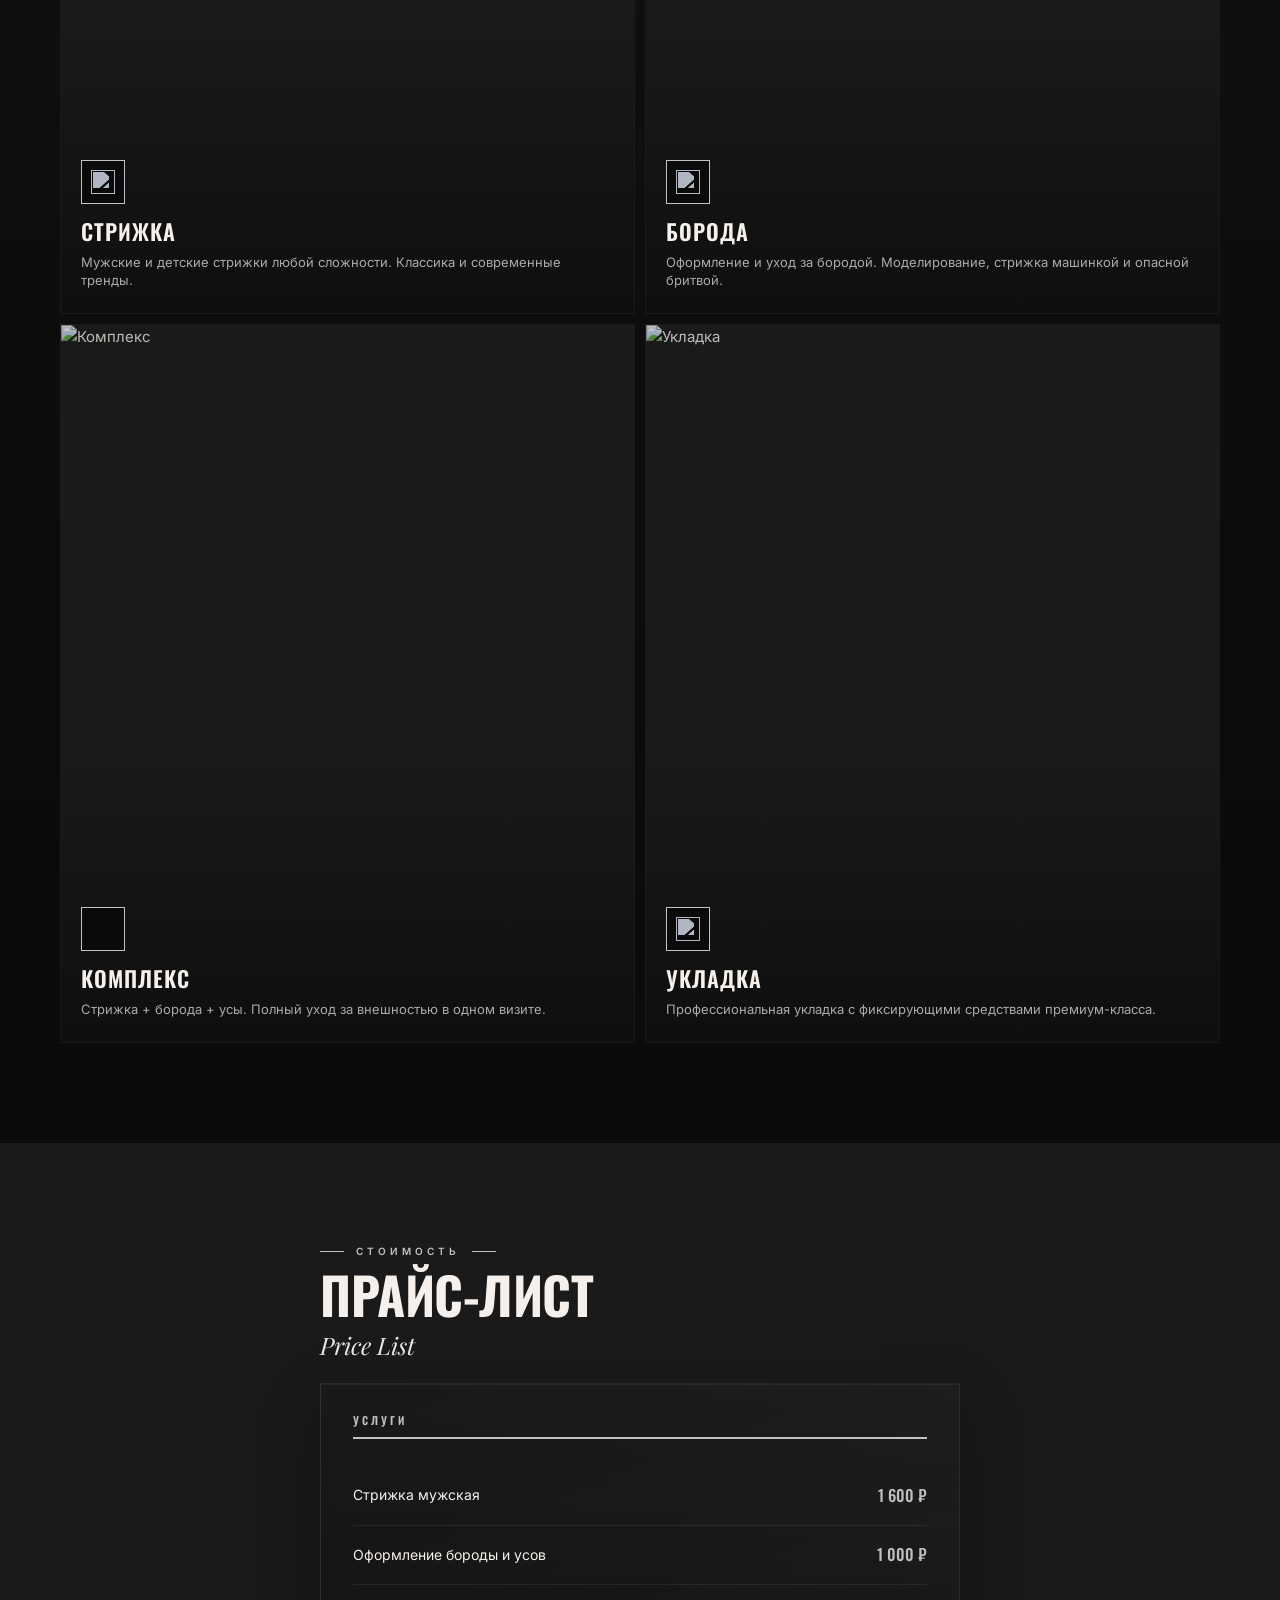
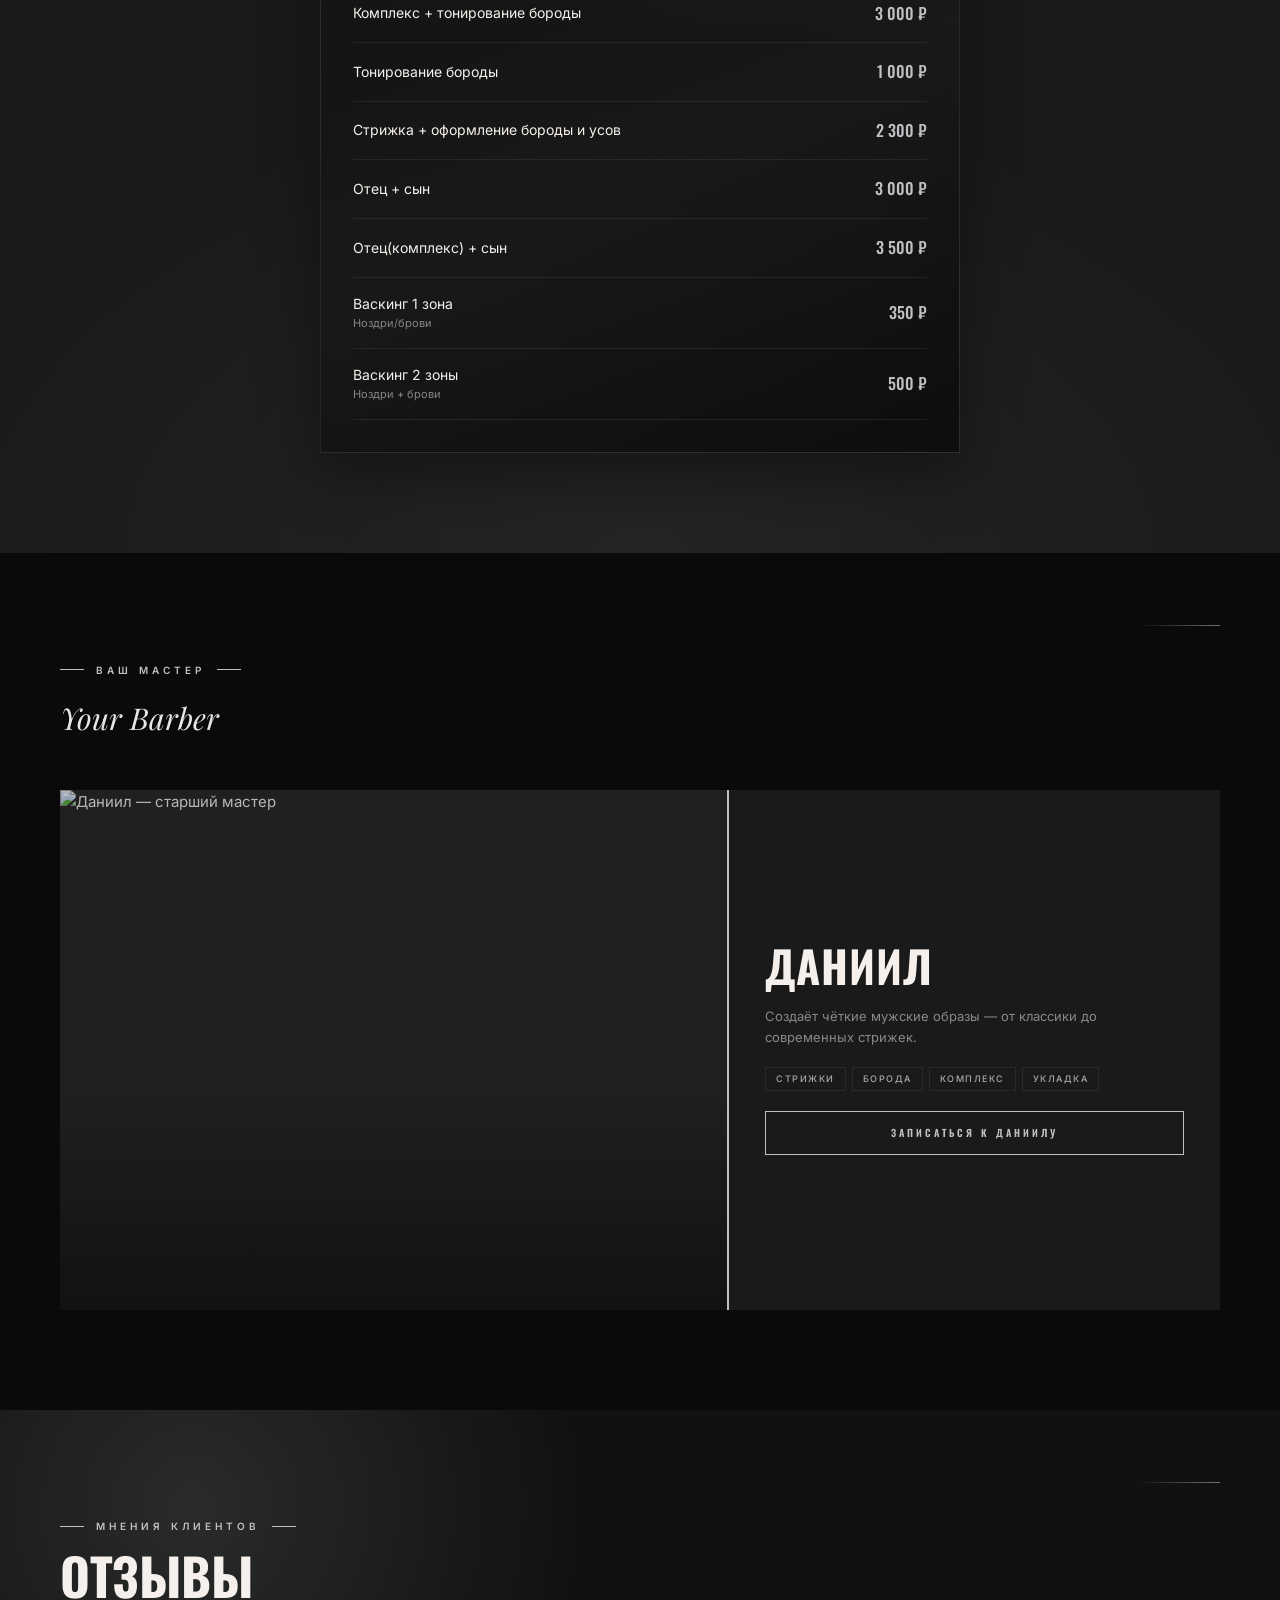
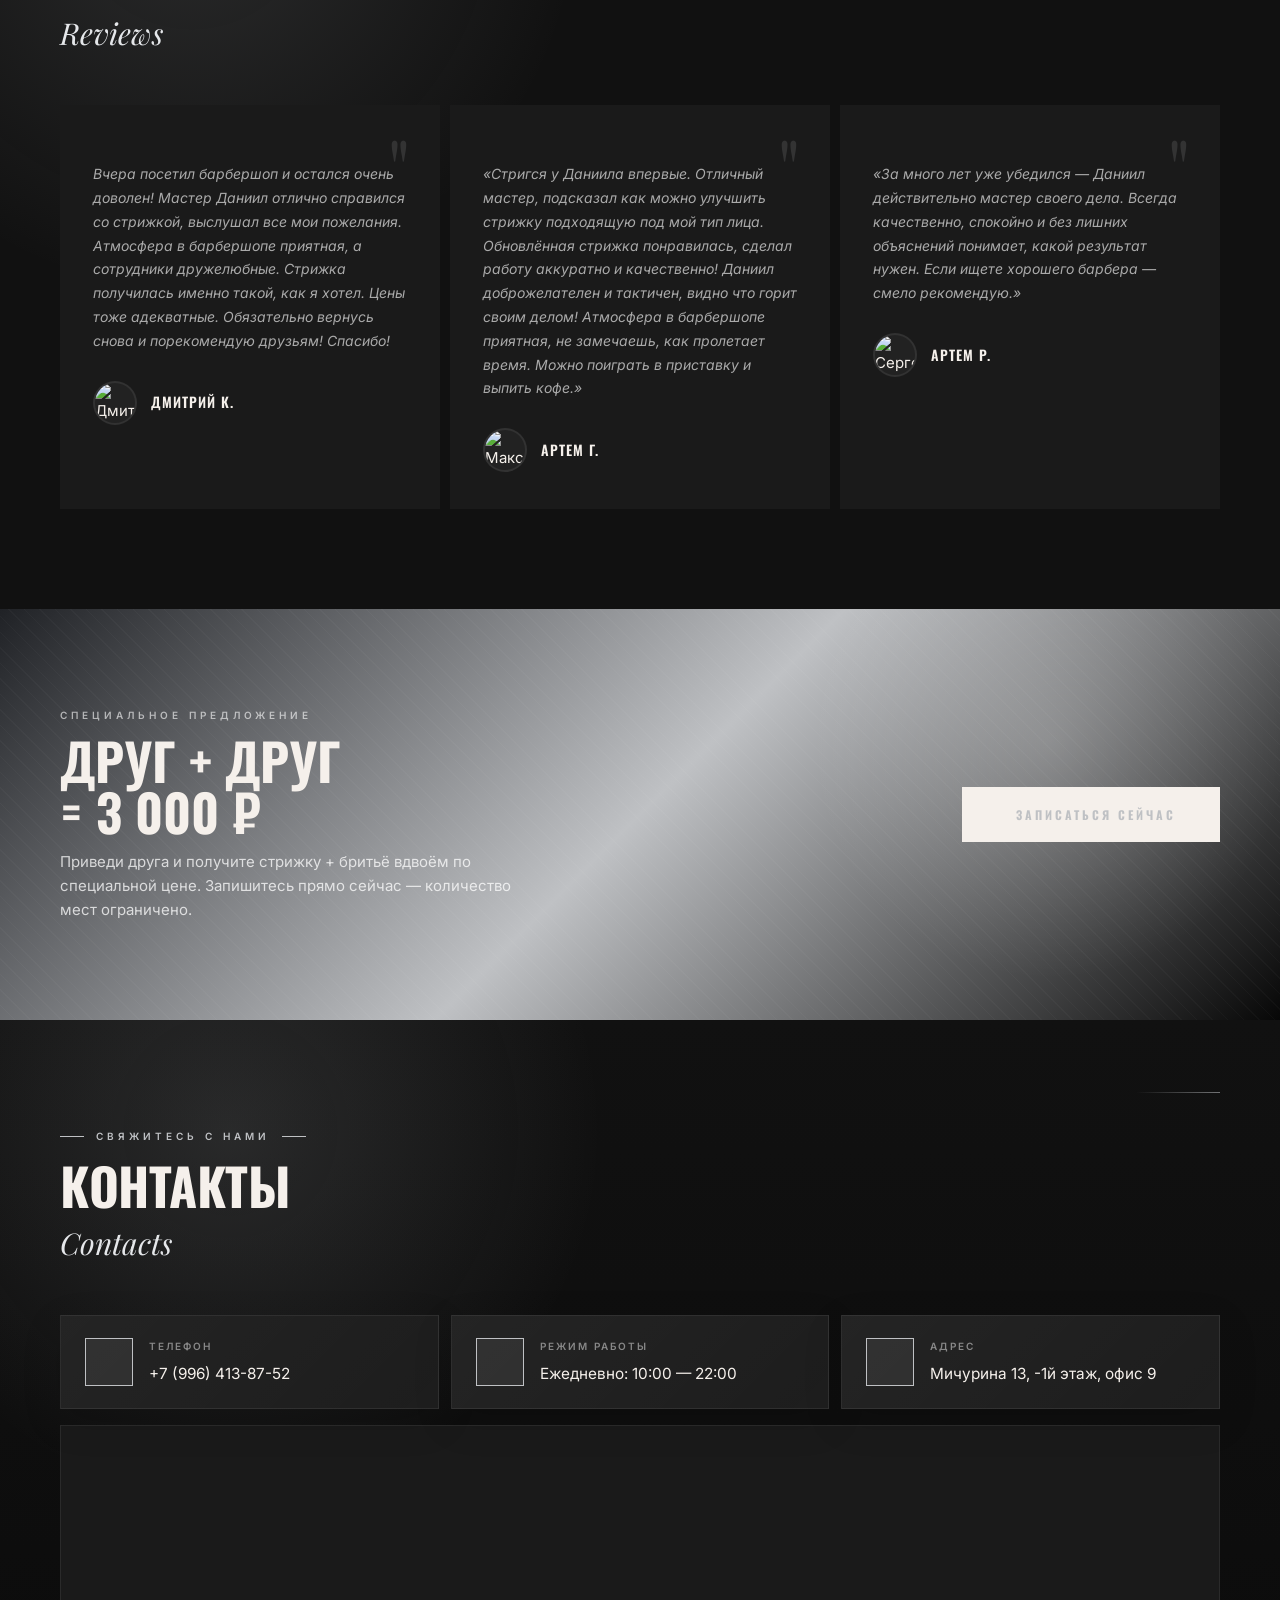
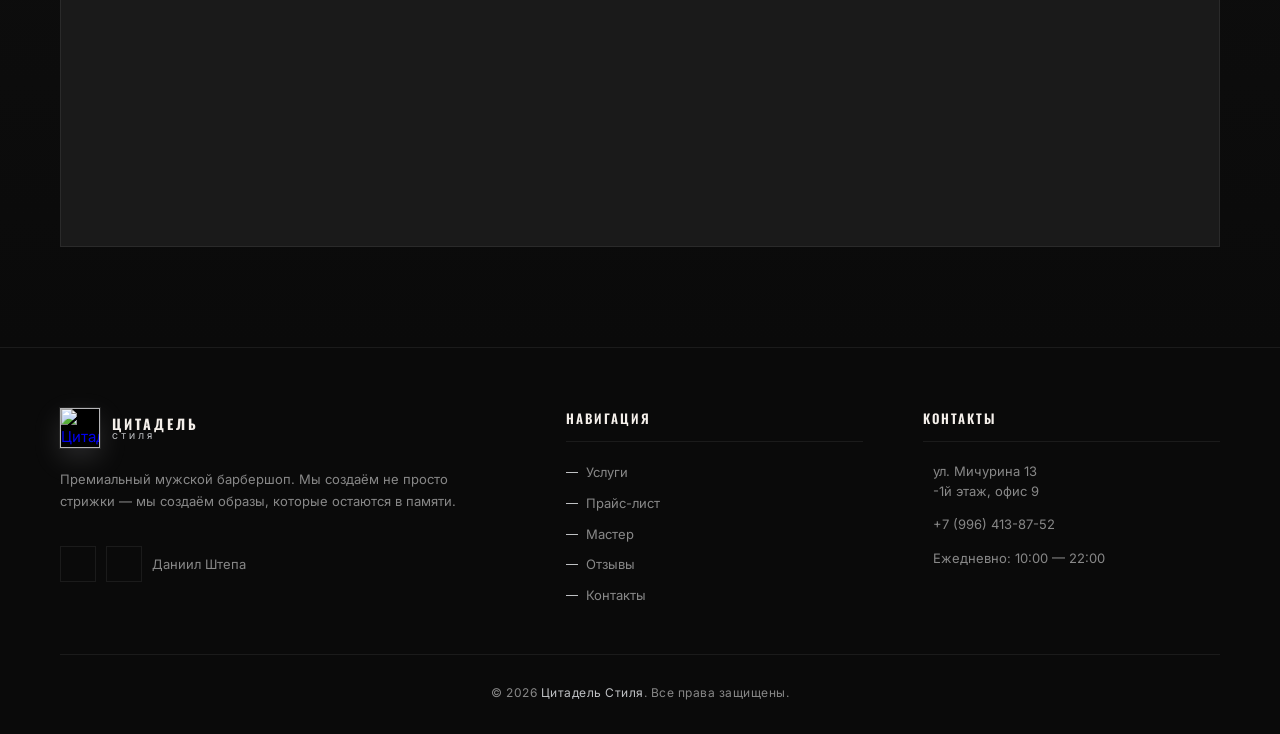
==== commit 1989821f: "+SEO and destroy excess code" ====
--- a/index.html
+++ b/index.html
@@ -17,11 +17,14 @@
     <noscript><div><img src="https://mc.yandex.ru/watch/110021156" style="position:absolute; left:-9999px;" alt="" /></div></noscript>
 
     <!-- PROTECTED: meta type -->
+    <meta name="description" content="Барбершоп «Цитадель Стиля» в Кемерово: мужские стрижки, оформление бороды и усов, комплексы и укладка. Онлайн-запись к мастеру Даниилу.">
     <meta name="type" value="app" />
     <meta name="viewport" content="width=device-width, initial-scale=1.0">
     <meta property="og:title" content="Цитадель Стиля — Барбершоп в Кемерово">
     <meta property="og:description" content="Современный мужской барбершоп с характером — стрижки, бритьё и уход за бородой.">
     <meta property="og:type" content="website">
+    <meta property="og:url" content="https://citadel-of-style.ru/">
+    <link rel="canonical" href="https://citadel-of-style.ru/">
     <link rel="stylesheet" href="https://cdnjs.cloudflare.com/ajax/libs/font-awesome/7.0.1/css/all.min.css" />
     <link href="https://fonts.googleapis.com/css2?family=Playfair+Display:wght@400;700;900&family=Inter:wght@300;400;500;600&family=Oswald:wght@300;400;500;600;700&display=swap" rel="stylesheet">
     <link rel="stylesheet" href="css/style.css" />
@@ -194,12 +197,12 @@
 <section id="team">
     <div class="container">
         <div class="section-label"><span>Ваш мастер</span></div>
-        <h2 class="section-title">Данил</h2>
+        <h2 class="section-title">Даниил</h2>
         <span class="section-title-script">Your Barber</span>
         <div class="team-feature">
             <div class="team-card team-card--featured">
                 <div class="team-card-photo" style="--img-pos: 50% 0%; opacity: 0.85;">
-                    <img src="https://storage.yandexcloud.net/avenueimages/shtepa.jpg" alt="Данил — старший мастер" loading="lazy">
+                    <img src="https://storage.yandexcloud.net/avenueimages/shtepa.jpg" alt="Даниил — старший мастер" loading="lazy">
                     <div class="team-card-photo-overlay"></div>
                 </div>
                 <div class="team-card-body">
@@ -214,7 +217,7 @@
                         <span class="team-card-skill">Укладка</span>
                     </div>
                     <a href="https://dikidi.ru/1815200?p=0.pi-ssm" class="team-card-book" onclick="ym(110021156, 'reachGoal', 'danil_click');">
-                        Записаться к Данилу
+                        Записаться к Даниилу
                     </a>
                 </div>
             </div>
@@ -261,7 +264,7 @@
                 <div class="review-stars">
                     <i class="fa-solid fa-star"></i><i class="fa-solid fa-star"></i><i class="fa-solid fa-star"></i><i class="fa-solid fa-star"></i><i class="fa-solid fa-star-half-stroke"></i>
                 </div>
-                <p class="review-text">«За много лет уже убедился — Данил действительно мастер своего дела. Всегда качественно, спокойно и без лишних объяснений понимает, какой результат нужен. Если ищете хорошего барбера — смело рекомендую.»</p>
+                <p class="review-text">«За много лет уже убедился — Даниил действительно мастер своего дела. Всегда качественно, спокойно и без лишних объяснений понимает, какой результат нужен. Если ищете хорошего барбера — смело рекомендую.»</p>
                 <div class="review-author">
                     <img src="https://storage.yandexcloud.net/avenueimages/photo1.jpg" alt="Сергей П." class="review-avatar" loading="lazy">
                     <div>
--- a/css/style.css
+++ b/css/style.css
@@ -5,20 +5,17 @@
     --dark: #111111;
     --dark2: #1a1a1a;
     --dark3: #222222;
-    --red: #bfc1c4;
-    --red-light: #f4f5f7;
-    --silver-dark: #6f7378;
+    --accent: #bfc1c4;
+    --accent-light: #f4f5f7;
     --silver-mid: #bfc1c4;
-    --silver-light: #f4f5f7;
-    --gold: #c4c6c8;
-    --gold-light: #e5e7ea;
+    --accent-muted: #c4c6c8;
+    --accent-soft: #e5e7ea;
     --white: #f5f0eb;
     --gray: #888888;
     --gray-light: #aaaaaa;
     --border: rgba(255,255,255,0.07);
     --border-strong: rgba(255,255,255,0.14);
     --glass: rgba(17,17,17,0.76);
-    --shadow-red: 0 18px 60px rgba(210,214,218,0.18);
     --shadow-dark: 0 24px 80px rgba(0,0,0,0.45);
     --silver-sheen: linear-gradient(135deg, #f8f9fb 0%, #bfc1c4 34%, #777b80 58%, #eceff2 100%);
 }
@@ -64,7 +61,7 @@
 /* ─── SCROLLBAR ─── */
 ::-webkit-scrollbar { width: 4px; }
 ::-webkit-scrollbar-track { background: var(--black); }
-::-webkit-scrollbar-thumb { background: var(--red); border-radius: 2px; }
+::-webkit-scrollbar-thumb { background: var(--accent); border-radius: 2px; }
 
 /* ─── NAV ─── */
 nav {
@@ -123,7 +120,7 @@
 .nav-logo-text span:last-child {
     font-size: 10px;
     letter-spacing: 4px;
-    color: var(--red);
+    color: var(--accent);
     text-transform: uppercase;
     font-weight: 500;
 }
@@ -148,7 +145,7 @@
     position: absolute;
     bottom: -4px; left: 0; right: 0;
     height: 1px;
-    background: var(--red);
+    background: var(--accent);
     transform: scaleX(0);
     transition: transform 0.2s;
 }
@@ -234,7 +231,7 @@
     position: absolute;
     left: 0; top: 0; bottom: 0;
     width: 4px;
-    background: linear-gradient(to bottom, transparent, var(--red) 18%, var(--gold) 50%, var(--red) 82%, transparent);
+    background: linear-gradient(to bottom, transparent, var(--accent) 18%, var(--accent-muted) 50%, var(--accent) 82%, transparent);
     box-shadow: 0 0 36px rgba(210,214,218,0.36);
 }
 .hero-content {
@@ -245,24 +242,6 @@
     min-width: 0;
     animation: heroReveal 0.8s ease both;
 }
-.hero-badge {
-    display: inline-flex;
-    align-items: center;
-    gap: 10px;
-    margin-bottom: 28px;
-    padding: 8px 16px;
-    border: 1px solid rgba(210,214,218,0.5);
-    background: linear-gradient(135deg, rgba(210,214,218,0.16), rgba(255,255,255,0.05));
-    box-shadow: var(--shadow-red);
-}
-.hero-badge span {
-    font-size: 10px;
-    letter-spacing: 3px;
-    text-transform: uppercase;
-    color: var(--red);
-    font-weight: 600;
-}
-.hero-badge i { color: var(--red); font-size: 10px; }
 .hero-title {
     font-family: 'Oswald', sans-serif;
     font-size: clamp(52px, 7vw, 88px);
@@ -275,8 +254,8 @@
     text-shadow: 0 18px 48px rgba(0,0,0,0.55);
 }
 .hero-title .accent {
-    color: var(--red);
-    background: linear-gradient(180deg, var(--red-light), var(--red));
+    color: var(--accent);
+    background: linear-gradient(180deg, var(--accent-light), var(--accent));
     -webkit-background-clip: text;
     background-clip: text;
     color: transparent;
@@ -286,7 +265,7 @@
     font-family: 'Playfair Display', serif;
     font-size: clamp(22px, 3vw, 36px);
     font-style: italic;
-    color: var(--gold);
+    color: var(--accent-muted);
     margin-bottom: 24px;
     font-weight: 400;
 }
@@ -299,27 +278,6 @@
     font-weight: 300;
 }
 .hero-desc strong { color: var(--white); font-weight: 500; }
-.hero-points {
-    display: flex;
-    flex-wrap: wrap;
-    gap: 10px;
-    max-width: 560px;
-    margin: -18px 0 34px;
-}
-.hero-points span {
-    display: inline-flex;
-    align-items: center;
-    gap: 8px;
-    padding: 8px 12px;
-    border: 1px solid var(--border);
-    background: rgba(255,255,255,0.035);
-    color: var(--gray-light);
-    font-size: 11px;
-    letter-spacing: 1.2px;
-    text-transform: uppercase;
-    font-weight: 600;
-}
-.hero-points i { color: var(--gold); font-size: 10px; }
 .hero-actions {
     display: flex;
     align-items: center;
@@ -346,7 +304,7 @@
 .btn-primary:hover {
     background: rgba(255,255,255,0.05);
     color: var(--white);
-    border-color: var(--red-light);
+    border-color: var(--accent-light);
     transform: translateY(-2px);
 }
 .btn-outline {
@@ -398,7 +356,7 @@
     font-family: 'Oswald', sans-serif;
     font-size: 32px;
     font-weight: 700;
-    color: var(--gold);
+    color: var(--accent-muted);
     line-height: 1;
     margin-bottom: 4px;
 }
@@ -425,7 +383,7 @@
     right: 0;
     width: 84px;
     height: 1px;
-    background: linear-gradient(90deg, transparent, var(--red));
+    background: linear-gradient(90deg, transparent, var(--accent));
     opacity: 0.55;
 }
 .section-label {
@@ -438,14 +396,14 @@
     font-size: 10px;
     letter-spacing: 4px;
     text-transform: uppercase;
-    color: var(--red);
+    color: var(--accent);
     font-weight: 600;
 }
 .section-label::before, .section-label::after {
     content: '';
     display: block;
     width: 24px; height: 1px;
-    background: var(--red);
+    background: var(--accent);
 }
 .section-title {
     font-family: 'Oswald', sans-serif;
@@ -461,7 +419,7 @@
     font-family: 'Playfair Display', serif;
     font-size: clamp(20px, 2.5vw, 30px);
     font-style: italic;
-    color: var(--gold-light);
+    color: var(--accent-soft);
     font-weight: 400;
     margin-bottom: 48px;
     display: block;
@@ -495,29 +453,15 @@
     isolation: isolate;
     transition: transform 0.3s, box-shadow 0.3s, border-color 0.3s;
 }
-.service-card::before { display: none; }
-.team-card-photo::before { display: none; }
-.portfolio-item::before {
-    content: '';
-    position: absolute;
-    inset: 0;
-    z-index: 1;
-    pointer-events: none;
-    background: linear-gradient(135deg, rgba(255,255,255,0.1), transparent 38%, rgba(210,214,218,0.14));
-    opacity: 0;
-    transition: opacity 0.35s;
-}
 .service-card:hover,
 .team-card:hover,
-.review-card:hover,
-.process-card:hover {
+.review-card:hover {
     transform: translateY(-6px);
     box-shadow: var(--shadow-dark);
 }
 .service-card:hover {
-    border-color: var(--red);
-}
-.portfolio-item:hover::before { opacity: 1; }
+    border-color: var(--accent);
+}
 .service-card > img {
     width: 100%; height: 100%;
     object-fit: cover;
@@ -545,10 +489,10 @@
 }
 .service-card-icon {
     width: 44px; height: 44px;
-    border: 1px solid var(--red);
+    border: 1px solid var(--accent);
     background: rgba(10, 10, 10, 0.92);
     display: flex; align-items: center; justify-content: center;
-    color: var(--red);
+    color: var(--accent);
     font-size: 18px;
     margin-bottom: 10px;
     flex-shrink: 0;
@@ -568,8 +512,8 @@
 }
 .service-card:hover .service-card-icon {
     background: rgba(10, 10, 10, 0.92);
-    border-color: var(--red-light);
-    color: var(--red-light);
+    border-color: var(--accent-light);
+    color: var(--accent-light);
 }
 .service-card:hover .service-card-icon img {
     filter: brightness(0) saturate(100%) invert(96%) sepia(6%) saturate(200%) hue-rotate(182deg) brightness(103%) contrast(95%);
@@ -589,116 +533,6 @@
     line-height: 1.4;
     margin-bottom: 8px;
 }
-.service-card-price {
-    font-family: 'Oswald', sans-serif;
-    font-size: 20px;
-    color: var(--red);
-    font-weight: 500;
-}
-
-/* ─── WHY US ─── */
-#why { background: var(--black); }
-.why-layout {
-    display: grid;
-    grid-template-columns: 1fr 1fr;
-    gap: 80px;
-    align-items: center;
-}
-.why-img-wrap {
-    position: relative;
-    filter: drop-shadow(0 24px 70px rgba(0,0,0,0.45));
-}
-.why-img-main {
-    width: 100%;
-    aspect-ratio: 3/4;
-    object-fit: cover;
-    display: block;
-    background: var(--dark2);
-    filter: grayscale(20%);
-    border: 1px solid var(--border);
-}
-.why-img-accent {
-    position: absolute;
-    bottom: -30px; right: -30px;
-    width: 55%;
-    aspect-ratio: 1;
-    object-fit: cover;
-    background: var(--dark3);
-    border: 4px solid var(--black);
-    box-shadow: var(--shadow-dark);
-}
-.why-img-badge {
-    position: absolute;
-    top: 24px; left: -24px;
-    background: var(--silver-sheen);
-    padding: 20px 24px;
-    text-align: center;
-    box-shadow: var(--shadow-red);
-}
-.why-img-badge .num {
-    font-family: 'Oswald', sans-serif;
-    font-size: 40px;
-    font-weight: 700;
-    color: #080808;
-    line-height: 1;
-}
-.why-img-badge .lbl {
-    font-size: 10px;
-    letter-spacing: 2px;
-    text-transform: uppercase;
-    color: rgba(255,255,255,0.7);
-    font-weight: 500;
-}
-.why-features {
-    display: flex;
-    flex-direction: column;
-    gap: 28px;
-    margin-top: 40px;
-}
-.why-lead {
-    color: var(--gray-light);
-    font-size: 16px;
-    line-height: 1.8;
-    max-width: 560px;
-    margin-top: -18px;
-}
-.why-feature {
-    display: flex;
-    gap: 20px;
-    align-items: flex-start;
-    padding-bottom: 28px;
-    border-bottom: 1px solid var(--border);
-    transition: transform 0.25s, border-color 0.25s;
-}
-.why-feature:hover {
-    transform: translateX(8px);
-    border-color: rgba(210,214,218,0.38);
-}
-.why-feature:last-child { border-bottom: none; padding-bottom: 0; }
-.why-feature-icon {
-    width: 48px; height: 48px;
-    border: 1px solid var(--border);
-    display: flex; align-items: center; justify-content: center;
-    color: var(--red);
-    font-size: 20px;
-    flex-shrink: 0;
-    background: var(--dark2);
-}
-.why-feature-title {
-    font-family: 'Oswald', sans-serif;
-    font-size: 16px;
-    font-weight: 600;
-    text-transform: uppercase;
-    letter-spacing: 1px;
-    color: var(--white);
-    margin-bottom: 6px;
-}
-.why-feature-desc {
-    font-size: 13px;
-    color: var(--gray);
-    line-height: 1.6;
-}
-
 /* ─── REVIEWS ─── */
 #reviews {
     background:
@@ -727,7 +561,7 @@
     top: 20px; right: 28px;
     font-family: 'Playfair Display', serif;
     font-size: 80px;
-    color: var(--red);
+    color: var(--accent);
     opacity: 0.15;
     line-height: 1;
 }
@@ -736,7 +570,7 @@
     gap: 4px;
     margin-bottom: 20px;
 }
-.review-stars i { color: var(--gold-light); font-size: 13px; }
+.review-stars i { color: var(--accent-soft); font-size: 13px; }
 .review-text {
     font-size: 14px;
     color: var(--gray-light);
@@ -765,74 +599,6 @@
     letter-spacing: 1px;
     color: var(--white);
 }
-.review-role {
-    font-size: 11px;
-    color: var(--red);
-    letter-spacing: 1px;
-}
-
-/* ─── PORTFOLIO ─── */
-#portfolio { background: var(--black); }
-.portfolio-grid {
-    display: grid;
-    grid-template-columns: repeat(2, minmax(0, 1fr));
-    gap: 10px;
-    min-width: 0;
-}
-.portfolio-item {
-    position: relative;
-    overflow: hidden;
-    background: var(--dark2);
-    cursor: pointer;
-    min-width: 0;
-    aspect-ratio: 4 / 5;
-}
-.portfolio-item img {
-    position: absolute;
-    inset: 0;
-    width: 100%;
-    height: 100%;
-    object-fit: cover;
-    display: block;
-    opacity: 0.5;
-    transition: opacity 0.5s, transform 0.5s;
-}
-.portfolio-item:hover img {
-    opacity: 0.8;
-    transform: scale(1.06);
-}
-.portfolio-item-overlay {
-    position: absolute;
-    inset: 0;
-    background: rgba(10,10,10,0.6);
-    display: flex;
-    align-items: center;
-    justify-content: center;
-    opacity: 0;
-    transition: opacity 0.3s;
-}
-.portfolio-item:hover .portfolio-item-overlay { opacity: 1; }
-.portfolio-item-overlay i {
-    font-size: 28px;
-    color: var(--white);
-    border: 2px solid var(--white);
-    width: 60px; height: 60px;
-    display: flex; align-items: center; justify-content: center;
-}
-.portfolio-tag {
-    position: absolute;
-    bottom: 16px; left: 16px;
-    background: var(--silver-sheen);
-    padding: 4px 12px;
-    font-size: 10px;
-    letter-spacing: 2px;
-    text-transform: uppercase;
-    color: #080808;
-    font-weight: 600;
-    z-index: 2;
-    box-shadow: 0 10px 28px rgba(210,214,218,0.2), inset 0 1px 0 rgba(255,255,255,0.72);
-}
-
 /* ─── CTA BANNER ─── */
 #cta {
     background:
@@ -900,7 +666,7 @@
     align-items: center;
     gap: 10px;
     background: var(--white);
-    color: var(--red);
+    color: var(--accent);
     text-decoration: none;
     padding: 18px 44px;
     font-size: 12px;
@@ -915,17 +681,6 @@
     background: var(--black);
     color: var(--white);
 }
-.cta-phone {
-    font-family: 'Oswald', sans-serif;
-    font-size: 22px;
-    font-weight: 600;
-    color: var(--white);
-    text-decoration: none;
-    letter-spacing: 1px;
-    transition: opacity 0.2s;
-}
-.cta-phone:hover { opacity: 0.8; }
-
 /* ─── CONTACTS ─── */
 #contacts {
     padding-inline: clamp(16px, 5vw, 60px);
@@ -975,9 +730,9 @@
 }
 .contact-info-icon {
     width: 48px; height: 48px;
-    border: 1px solid var(--red);
+    border: 1px solid var(--accent);
     display: flex; align-items: center; justify-content: center;
-    color: var(--red);
+    color: var(--accent);
     font-size: 17px;
     flex-shrink: 0;
     background: rgba(210,214,218,0.08);
@@ -1003,7 +758,7 @@
     text-decoration: none;
     transition: color 0.2s;
 }
-.contact-info-value a:hover { color: var(--red); }
+.contact-info-value a:hover { color: var(--accent); }
 .contacts-map {
     grid-column: 1 / -1;
     margin-top: 4px;
@@ -1016,100 +771,6 @@
     width: 100%;
     height: clamp(280px, 38vw, 420px);
     border: 0;
-}
-
-/* ─── PROCESS ─── */
-#process {
-    background:
-        linear-gradient(180deg, rgba(10,10,10,0.98), rgba(17,17,17,0.96)),
-        var(--black);
-}
-.process-grid {
-    display: grid;
-    grid-template-columns: repeat(3, 1fr);
-    gap: 4px;
-}
-.process-card {
-    position: relative;
-    min-height: 300px;
-    padding: 42px 34px 34px;
-    background: var(--dark2);
-    border: 1px solid transparent;
-    overflow: hidden;
-    transition: transform 0.3s, box-shadow 0.3s, border-color 0.3s;
-}
-.process-card::before {
-    content: '';
-    position: absolute;
-    inset: 0;
-    background:
-        linear-gradient(135deg, rgba(210,214,218,0.14), transparent 38%),
-        radial-gradient(circle at 82% 18%, rgba(255,255,255,0.1), transparent 24%);
-    opacity: 0;
-    transition: opacity 0.3s;
-}
-.process-card:hover {
-    border-color: var(--border-strong);
-}
-.process-card:hover::before { opacity: 1; }
-.process-number {
-    position: absolute;
-    top: 22px;
-    right: 24px;
-    font-family: 'Oswald', sans-serif;
-    font-size: 82px;
-    font-weight: 700;
-    line-height: 1;
-    color: rgba(255,255,255,0.045);
-}
-.process-icon {
-    position: relative;
-    width: 54px;
-    height: 54px;
-    display: flex;
-    align-items: center;
-    justify-content: center;
-    border: 1px solid var(--red);
-    color: var(--red);
-    font-size: 20px;
-    margin-bottom: 34px;
-}
-.process-card h3 {
-    position: relative;
-    font-family: 'Oswald', sans-serif;
-    font-size: 22px;
-    text-transform: uppercase;
-    letter-spacing: 1px;
-    color: var(--white);
-    margin-bottom: 14px;
-}
-.process-card p {
-    position: relative;
-    color: var(--gray);
-    font-size: 14px;
-    line-height: 1.7;
-}
-.hours-grid {
-    display: grid;
-    grid-template-columns: 1fr;
-    gap: 0;
-    margin-top: 2px;
-}
-.hours-item {
-    padding: 6px 0;
-    border-bottom: 1px solid var(--border);
-    display: flex;
-    justify-content: space-between;
-    gap: 12px;
-    flex-wrap: wrap;
-}
-.hours-item:last-child { border-bottom: none; }
-.hours-day { font-size: 13px; color: var(--gray); }
-.hours-time {
-    font-size: 13px;
-    color: var(--white);
-    font-weight: 500;
-    text-align: right;
 }
 
 /* ─── FOOTER ─── */
@@ -1136,16 +797,6 @@
     margin-bottom: 20px;
     text-decoration: none;
 }
-.footer-logo-icon {
-    width: 36px; height: 36px;
-    border: 2px solid var(--red);
-    display: flex; align-items: center; justify-content: center;
-    font-size: 14px;
-    color: var(--red);
-    transform: rotate(45deg);
-    flex-shrink: 0;
-}
-.footer-logo-icon i { transform: rotate(-45deg); }
 .footer-logo-text {
     display: flex;
     flex-direction: column;
@@ -1162,7 +813,7 @@
 .footer-logo-text span:last-child {
     font-size: 8px;
     letter-spacing: 3px;
-    color: var(--red);
+    color: var(--accent);
     text-transform: uppercase;
     font-weight: 500;
 }
@@ -1186,8 +837,8 @@
     transition: all 0.2s;
 }
 .footer-social a:hover {
-    border-color: var(--red);
-    color: var(--red);
+    border-color: var(--accent);
+    color: var(--accent);
 }
 .footer-col-title {
     font-family: 'Oswald', sans-serif;
@@ -1219,7 +870,7 @@
     content: '';
     display: block;
     width: 12px; height: 1px;
-    background: var(--red);
+    background: var(--accent);
     flex-shrink: 0;
 }
 .footer-links a:hover { color: var(--white); }
@@ -1230,7 +881,7 @@
     margin-bottom: 14px;
 }
 .footer-contact-item i {
-    color: var(--red);
+    color: var(--accent);
     font-size: 13px;
     margin-top: 2px;
     flex-shrink: 0;
@@ -1261,19 +912,7 @@
     color: var(--gray);
     letter-spacing: 0.5px;
 }
-.footer-copy span { color: var(--red); }
-.footer-bottom-links {
-    display: flex;
-    gap: 24px;
-}
-.footer-bottom-links a {
-    font-size: 11px;
-    color: var(--gray);
-    text-decoration: none;
-    letter-spacing: 1px;
-    transition: color 0.2s;
-}
-.footer-bottom-links a:hover { color: var(--white); }
+.footer-copy span { color: var(--accent); }
 
 /* ─── PRICE TABLE ─── */
 #price {
@@ -1328,7 +967,7 @@
     text-align: right;
     font-family: 'Oswald', sans-serif;
     font-size: 16px;
-    color: var(--red);
+    color: var(--accent);
     font-weight: 500;
     white-space: nowrap;
 }
@@ -1344,8 +983,7 @@
     min-width: 0;
 }
 .services-grid,
-.reviews-grid,
-.team-grid {
+.reviews-grid {
     min-width: 0;
 }
 .price-category {
@@ -1353,21 +991,16 @@
     font-size: 11px;
     letter-spacing: 3px;
     text-transform: uppercase;
-    color: var(--red);
+    color: var(--accent);
     font-weight: 600;
     padding: 0 0 8px;
-    border-bottom: 2px solid var(--red);
+    border-bottom: 2px solid var(--accent);
     margin-bottom: 0;
 }
 
 /* ─── TEAM ─── */
 #team { background: var(--black); }
 #team .section-title { display: none; }
-.team-grid {
-    display: grid;
-    grid-template-columns: repeat(3, 1fr);
-    gap: 10px;
-}
 .team-feature {
     width: 100%;
     min-width: 0;
@@ -1392,7 +1025,7 @@
     flex-direction: column;
     justify-content: center;
     border-top: none;
-    border-left: 2px solid var(--red);
+    border-left: 2px solid var(--accent);
     padding: 40px 36px;
 }
 .team-card-head {
@@ -1401,9 +1034,6 @@
 }
 .team-card-head .team-card-name {
     font-size: clamp(34px, 3.5vw, 44px);
-}
-.team-card--featured .team-card-photo-info {
-    display: none;
 }
 .team-card {
     background: var(--dark2);
@@ -1437,28 +1067,6 @@
 .team-card:hover .team-card-photo-overlay {
     background: linear-gradient(0deg, rgba(10,10,10,0.88) 0%, transparent 48%);
 }
-.team-card-number {
-    position: absolute;
-    top: 16px; right: 20px;
-    font-family: 'Oswald', sans-serif;
-    font-size: 72px;
-    font-weight: 700;
-    color: rgba(210,214,218,0.13);
-    line-height: 1;
-    pointer-events: none;
-}
-.team-card-photo-info {
-    position: absolute;
-    bottom: 24px; left: 28px; right: 28px;
-}
-.team-card-spec {
-    font-size: 9px;
-    letter-spacing: 3px;
-    text-transform: uppercase;
-    color: var(--red);
-    font-weight: 600;
-    margin-bottom: 6px;
-}
 .team-card-name {
     font-family: 'Oswald', sans-serif;
     font-size: 30px;
@@ -1470,7 +1078,7 @@
 }
 .team-card-body {
     padding: 24px 28px 28px;
-    border-top: 2px solid var(--red);
+    border-top: 2px solid var(--accent);
 }
 .team-card-bio {
     font-size: 13px;
@@ -1499,7 +1107,7 @@
     justify-content: center;
     gap: 10px;
     background: transparent;
-    color: var(--red);
+    color: var(--accent);
     text-decoration: none;
     padding: 13px 20px;
     font-size: 10px;
@@ -1507,7 +1115,7 @@
     text-transform: uppercase;
     font-weight: 600;
     font-family: 'Oswald', sans-serif;
-    border: 1px solid var(--red);
+    border: 1px solid var(--accent);
     transition: all 0.25s;
     width: 100%;
 }
@@ -1515,54 +1123,6 @@
     background: var(--silver-sheen);
     color: #080808;
 }
-
-/* ─── PARTNERS ─── */
-#partners {
-    background: var(--black);
-    padding: 60px clamp(16px, 5vw, 60px);
-    border-top: 1px solid var(--border);
-    border-bottom: 1px solid var(--border);
-    overflow-x: clip;
-}
-.partners-inner {
-    max-width: 1200px;
-    margin: 0 auto;
-    display: flex;
-    align-items: center;
-    gap: 60px;
-}
-.partners-label {
-    font-size: 10px;
-    letter-spacing: 3px;
-    text-transform: uppercase;
-    color: var(--gray);
-    font-weight: 600;
-    white-space: nowrap;
-    flex-shrink: 0;
-}
-.partners-divider {
-    width: 1px;
-    height: 40px;
-    background: var(--border);
-    flex-shrink: 0;
-}
-.partners-logos {
-    display: flex;
-    align-items: center;
-    gap: 48px;
-    flex-wrap: wrap;
-}
-.partner-logo {
-    font-family: 'Oswald', sans-serif;
-    font-size: 18px;
-    font-weight: 700;
-    letter-spacing: 2px;
-    color: var(--gray);
-    text-transform: uppercase;
-    transition: color 0.2s;
-    text-decoration: none;
-}
-.partner-logo:hover { color: var(--white); }
 
 @keyframes heroReveal {
     from {
@@ -1574,33 +1134,6 @@
         transform: translateY(0);
     }
 }
-
-/* ─── TOAST ─── */
-.toast {
-    position: fixed;
-    bottom: 32px; right: 32px;
-    background: var(--dark2);
-    border: 1px solid var(--red);
-    border-left: 4px solid var(--red);
-    padding: 16px 24px;
-    color: var(--white);
-    font-size: 14px;
-    z-index: 9999;
-    transform: translateX(120%);
-    transition: transform 0.3s;
-    max-width: 320px;
-}
-.toast.show { transform: translateX(0); }
-.toast-title {
-    font-family: 'Oswald', sans-serif;
-    font-size: 14px;
-    font-weight: 600;
-    text-transform: uppercase;
-    letter-spacing: 1px;
-    margin-bottom: 4px;
-    color: var(--white);
-}
-.toast-msg { font-size: 13px; color: var(--gray-light); }
 
 /* ─── SCROLL TO TOP ─── */
 .scroll-top {
@@ -1626,7 +1159,6 @@
     nav { padding: 0 clamp(16px, 4vw, 32px); }
     footer { padding: 48px clamp(16px, 4vw, 32px) 24px; }
     #cta { padding: 60px clamp(16px, 4vw, 32px); }
-    #partners { padding: 48px clamp(16px, 4vw, 32px); }
     .hero-content { padding: 0 clamp(16px, 4vw, 32px); }
     .hero-stats {
         left: clamp(16px, 4vw, 32px);
@@ -1634,13 +1166,9 @@
     }
     .services-grid { grid-template-columns: repeat(2, 1fr); }
     .reviews-grid { grid-template-columns: repeat(2, 1fr); }
-    .process-grid { grid-template-columns: repeat(3, 1fr); }
-    .process-card { padding: 34px 24px 28px; }
 
     .footer-top { grid-template-columns: 1fr 1fr; gap: 40px; }
     .footer-brand { grid-column: 1 / -1; }
-    .why-layout { gap: 48px; }
-    .partners-logos { gap: 28px 36px; }
 }
 
 @media (max-width: 768px) {
@@ -1659,7 +1187,6 @@
     .burger { display: flex; }
     footer { padding: 40px 16px 20px; }
     #cta { padding: 48px 16px; }
-    #partners { padding: 40px 16px; }
     .hero-content {
         grid-row: 2;
         width: 100%;
@@ -1717,23 +1244,16 @@
     }
     .team-card--featured .team-card-body {
         border-left: none;
-        border-top: 2px solid var(--red);
+        border-top: 2px solid var(--accent);
         padding: 24px 28px 28px;
     }
     .team-card-head { display: none; }
-    .team-card--featured .team-card-photo-info { display: block; }
     .reviews-grid { grid-template-columns: 1fr; }
-    .process-grid { grid-template-columns: 1fr; }
-    .process-card { min-height: auto; }
-    .why-layout { grid-template-columns: 1fr; }
-    .why-img-wrap { display: none; }
-    .why-lead { margin-top: 0; }
     .contact-info-items { grid-template-columns: 1fr; gap: 10px; }
     .contact-info-item { flex-direction: row; align-items: flex-start; }
     .cta-inner { flex-direction: column; align-items: flex-start; }
     .cta-actions { align-items: stretch; width: 100%; }
     .btn-white { white-space: normal; text-align: center; justify-content: center; }
-    .cta-phone { font-size: clamp(16px, 4.5vw, 22px); }
     .footer-top {
         grid-template-columns: 1fr 1fr;
         gap: 32px 24px;
@@ -1757,9 +1277,6 @@
             linear-gradient(180deg, rgba(10,10,10,0.12) 0%, rgba(10,10,10,0.55) 42%, var(--black) 100%),
             linear-gradient(90deg, rgba(10,10,10,0.72) 0%, rgba(10,10,10,0.22) 55%, rgba(10,10,10,0.65) 100%);
     }
-    .partners-inner { flex-direction: column; align-items: flex-start; gap: 24px; }
-    .partners-divider { display: none; }
-    .partners-logos { gap: 20px 24px; }
     .scroll-top { bottom: 16px; left: 16px; }
 }
 
@@ -1779,8 +1296,6 @@
         line-height: 1.48;
         margin-bottom: 18px;
     }
-    .hero-points { margin-top: -10px; }
-    .hero-points span { width: 100%; }
     .hero-actions {
         flex-direction: column;
         align-items: stretch;
@@ -1808,10 +1323,6 @@
         grid-template-columns: repeat(3, minmax(0, 1fr));
         margin: 0 12px 14px;
     }
-    .portfolio-grid { grid-template-columns: 1fr; }
-    .portfolio-item { aspect-ratio: 4 / 5; }
-    .partners-logos { gap: 16px 20px; }
-    .partner-logo { font-size: 15px; }
     #price .section-title-script { margin-bottom: 16px; }
     .price-cols > div {
         padding: 22px 16px;
@@ -1842,7 +1353,6 @@
     .price-table td .price-note { margin-top: 4px; }
     .contact-info-item { padding: 16px 14px; gap: 12px; }
     .contact-info-icon { width: 40px; height: 40px; font-size: 15px; }
-    .footer-bottom-links { flex-direction: column; gap: 8px; }
     #hero {
         grid-template-rows: minmax(128px, 1fr) auto auto;
         min-height: 100svh;
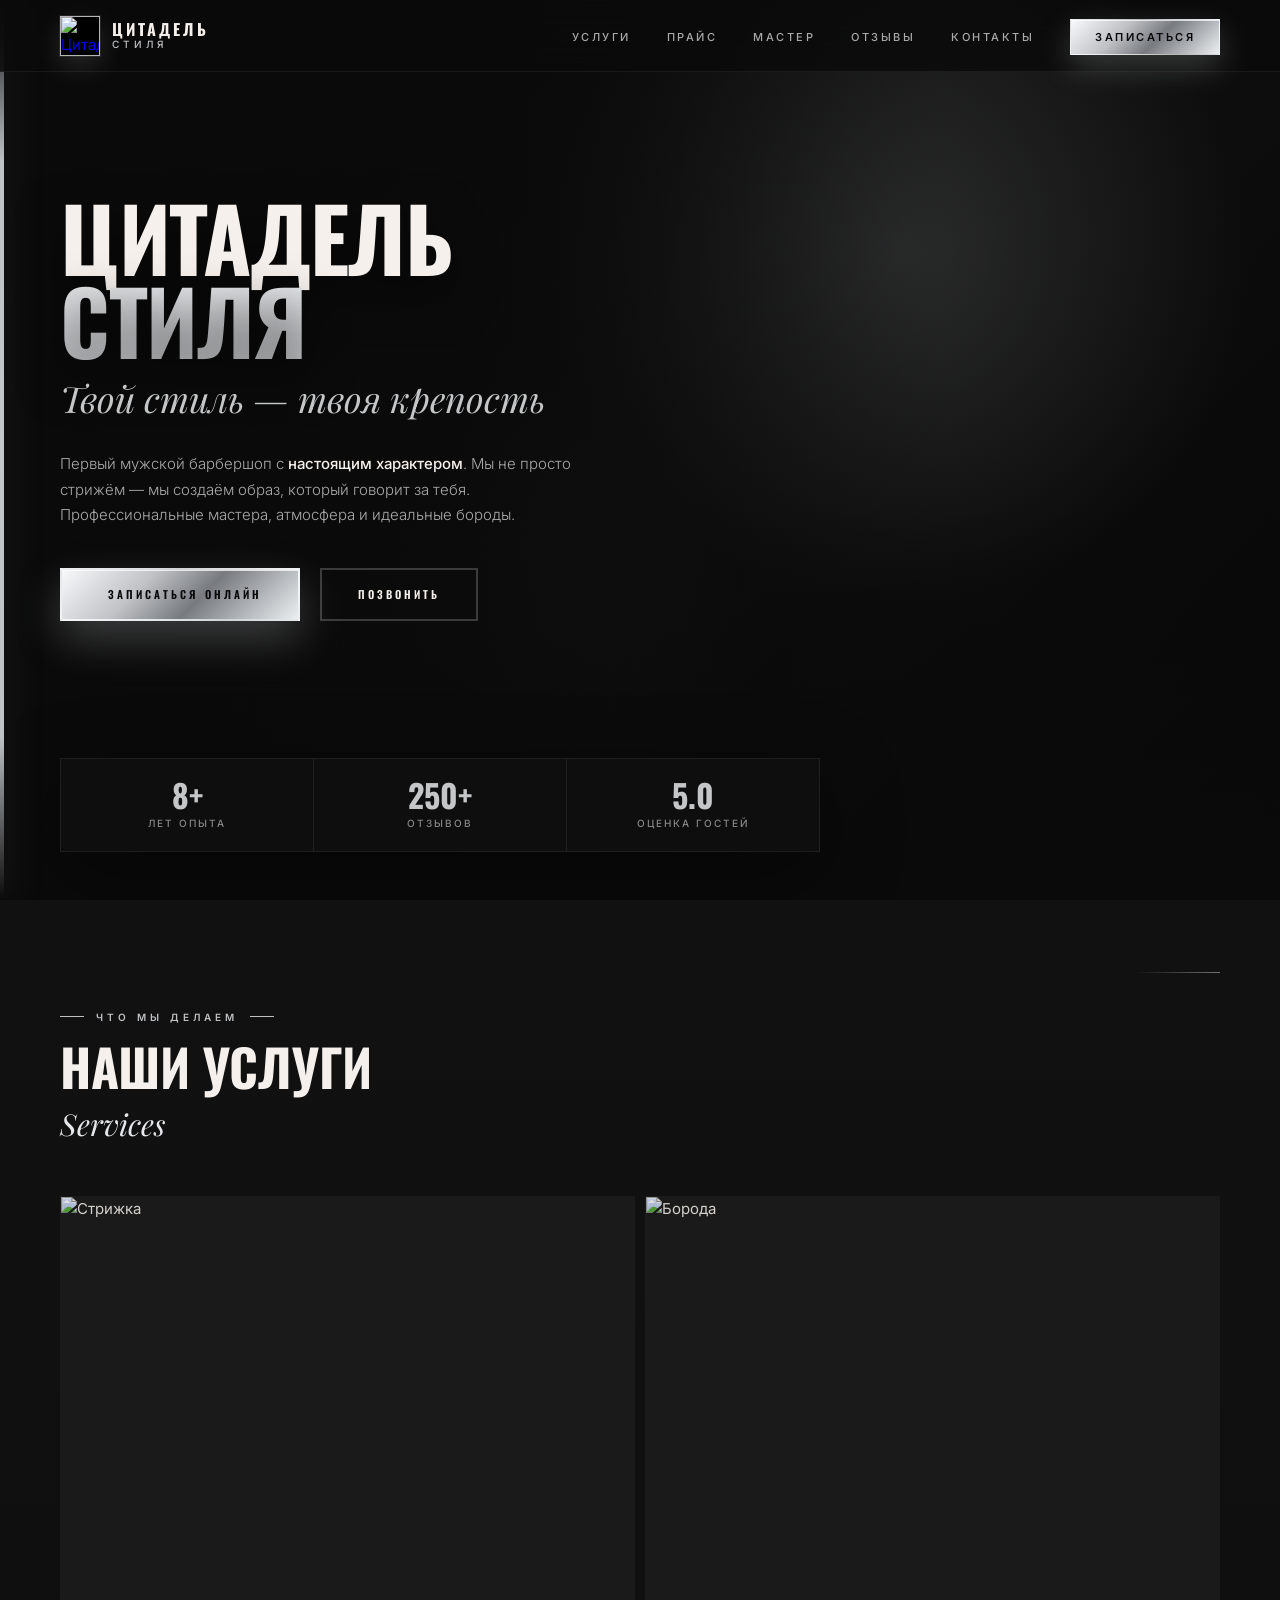
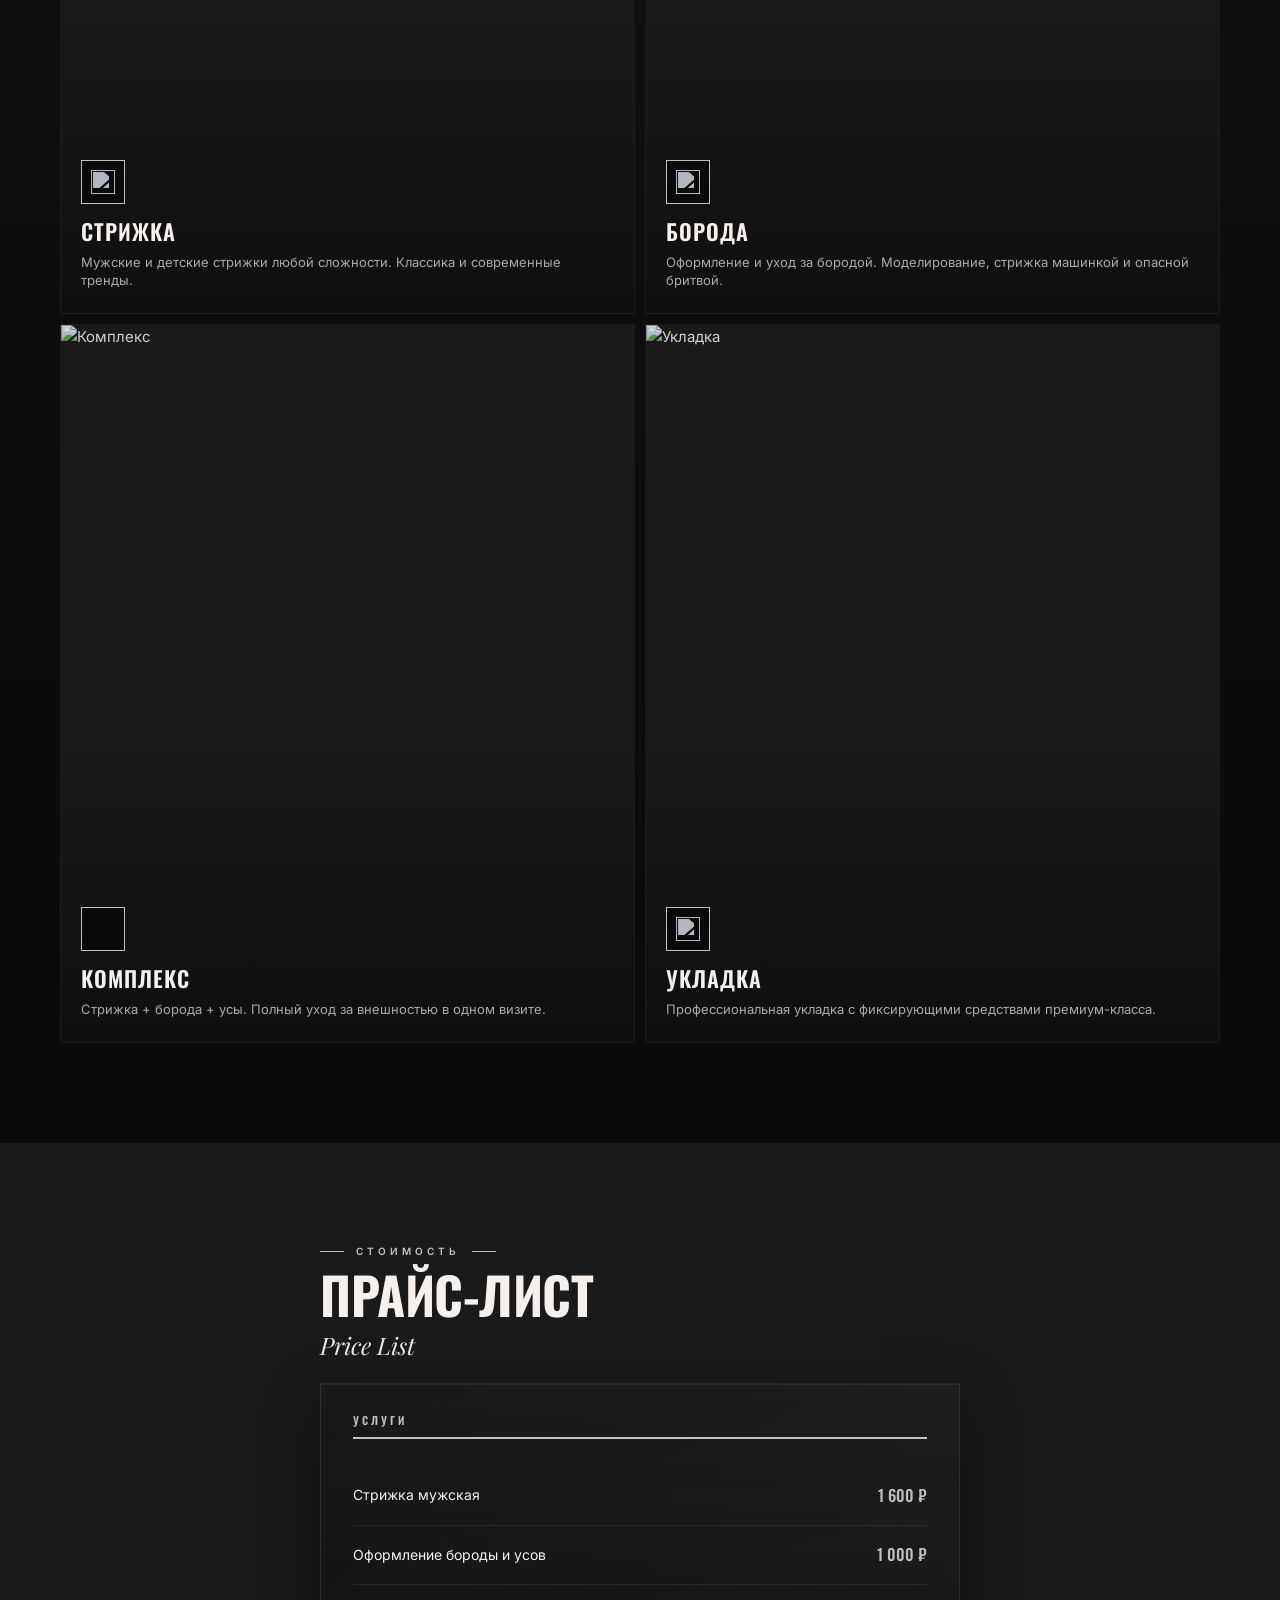
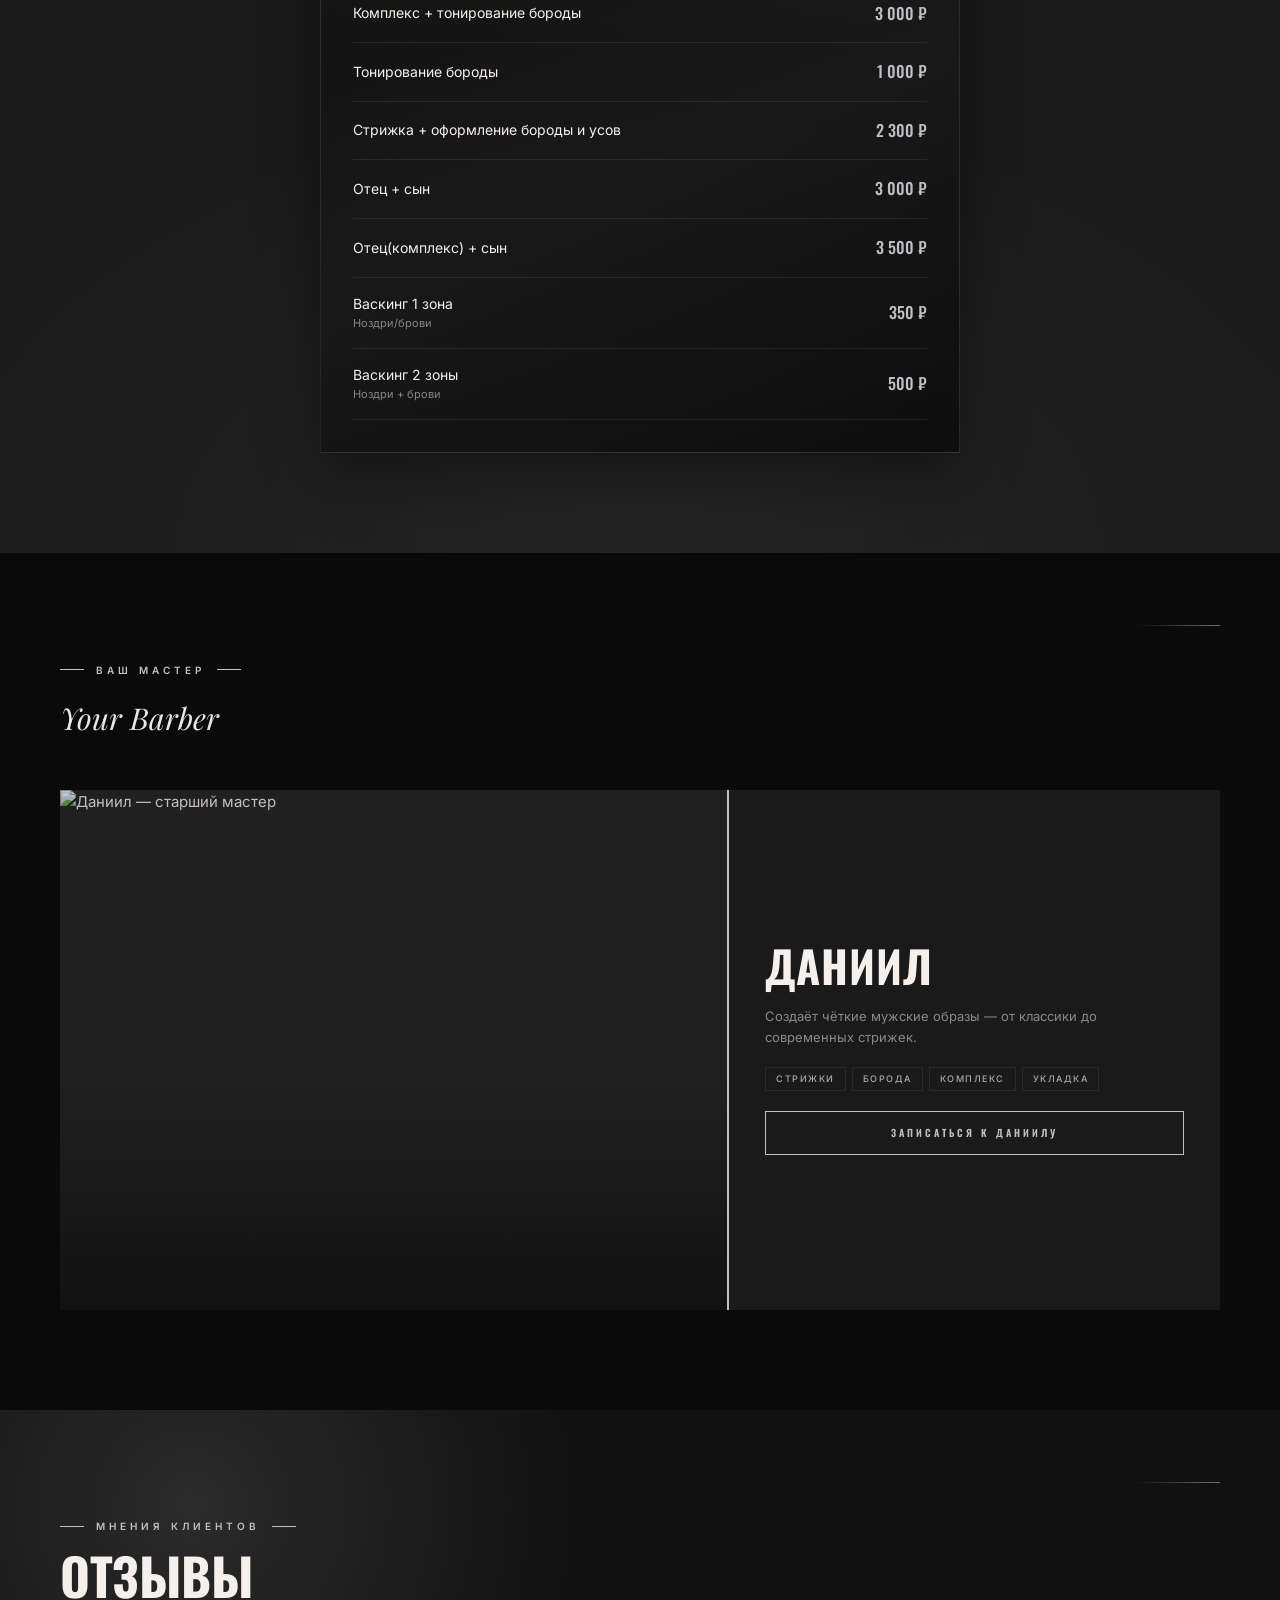
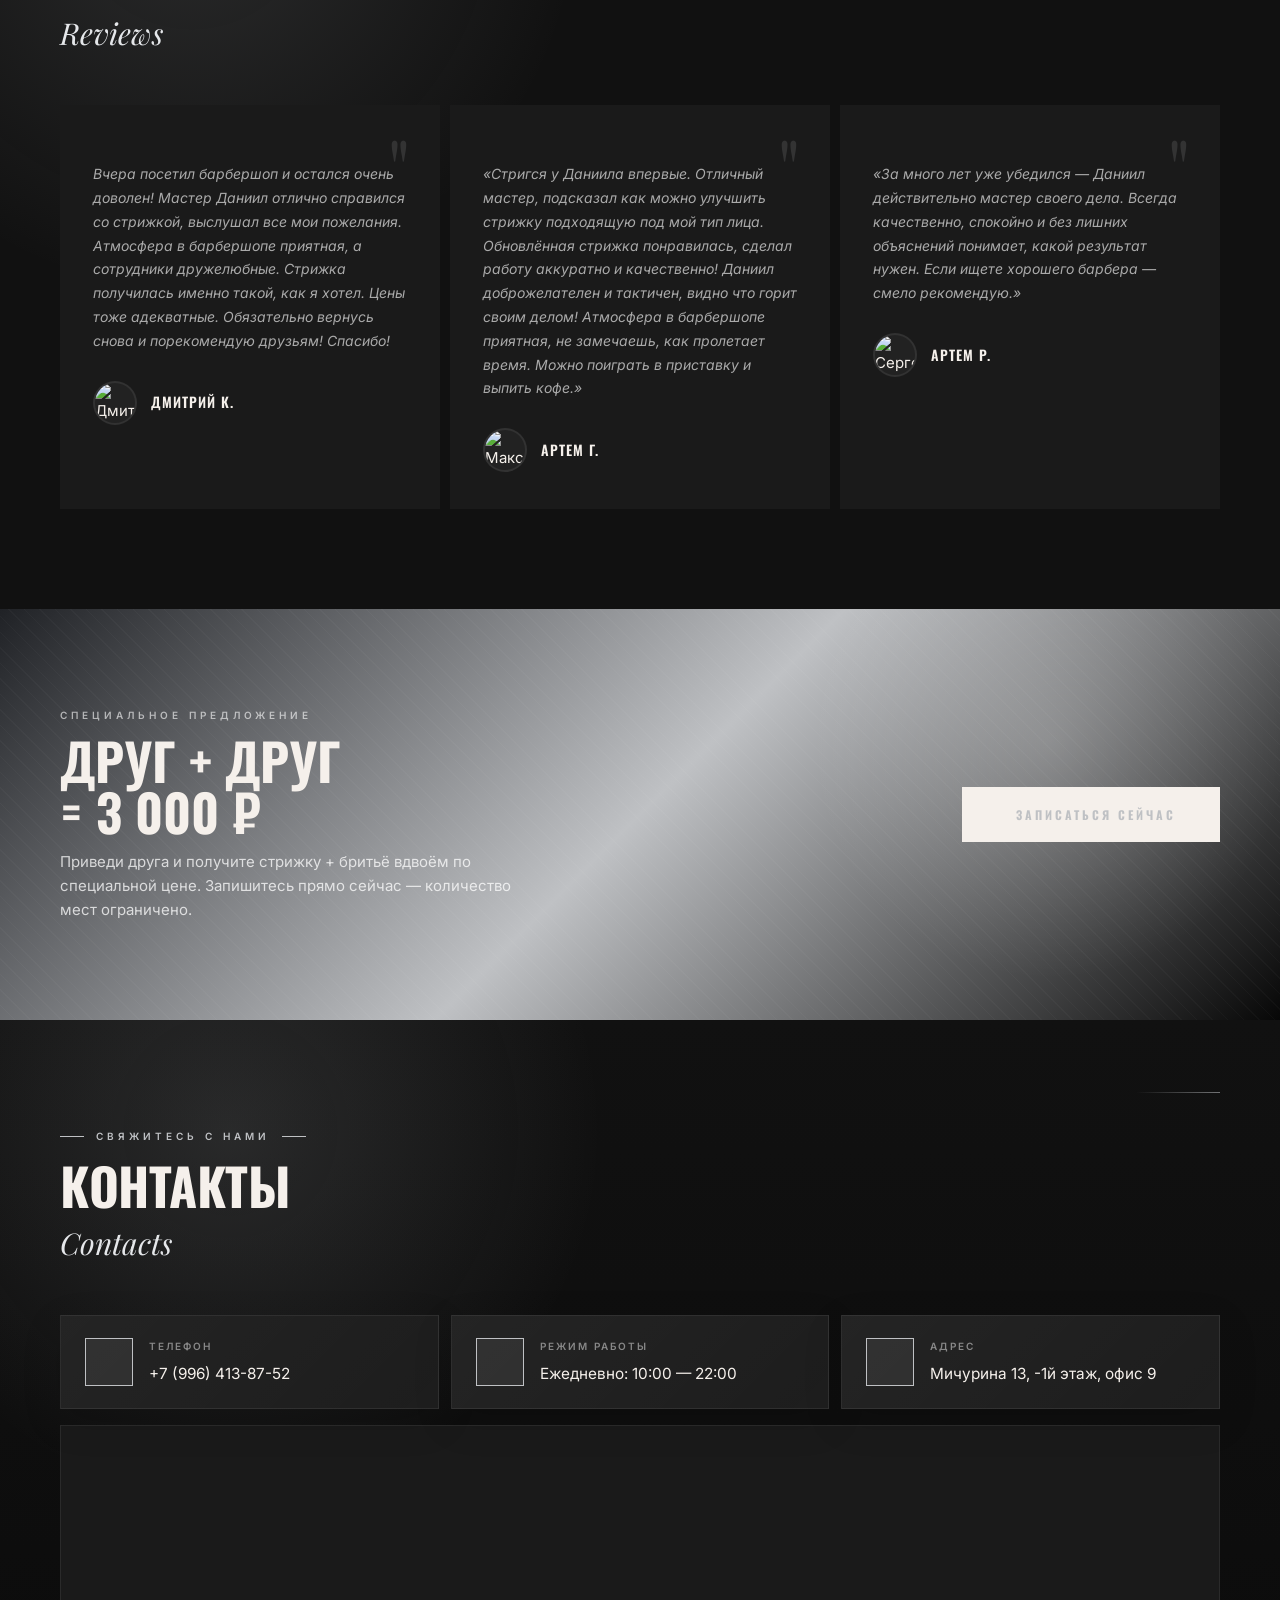
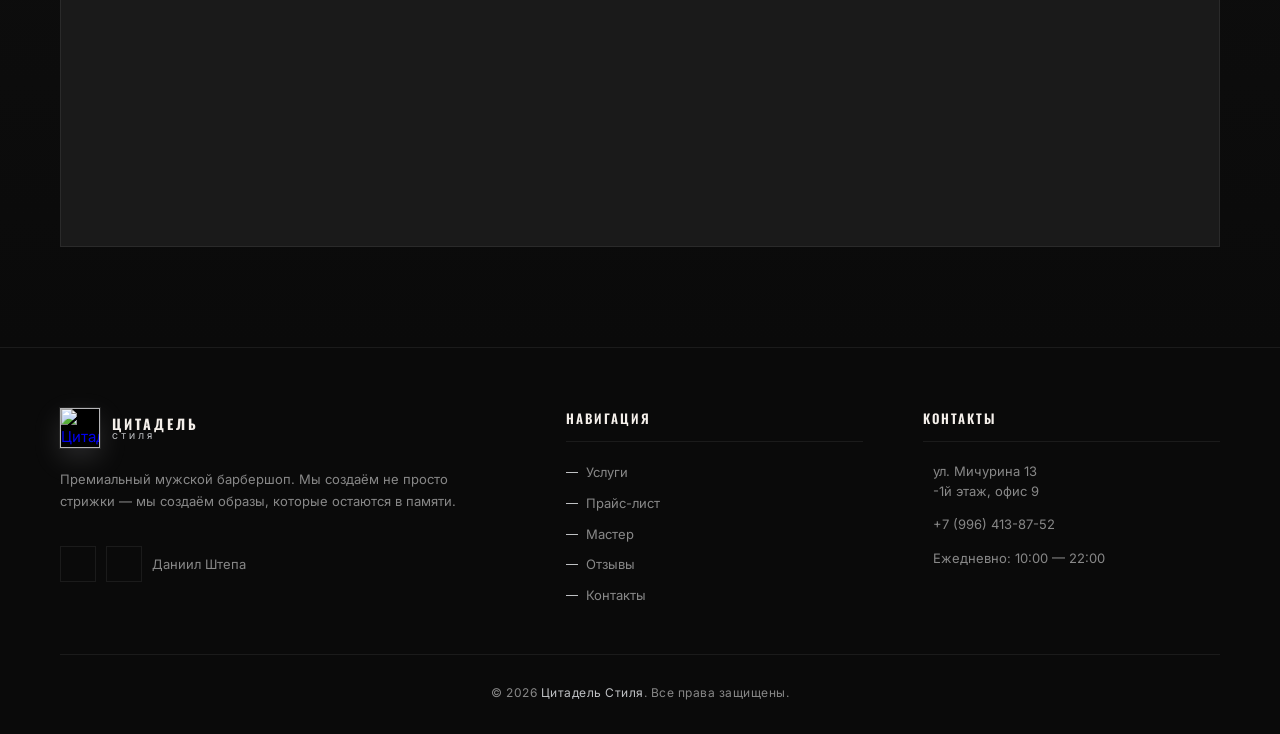
==== commit daa1d154: "rework some seo and display in the browser" ====
--- a/index.html
+++ b/index.html
@@ -1,8 +1,11 @@
 ﻿<!DOCTYPE html>
 <html lang="ru">
 <head>
-    <title>Цитадель Стиля — Барбершоп в Кемерово</title>
     <meta charset="UTF-8">
+    <meta name="viewport" content="width=device-width, initial-scale=1.0">
+    
+    <title>Цитадель Стиля — Барбершоп в Кемерово | Мужские стрижки</title>
+
     <!-- Yandex.Metrika counter -->
     <script type="text/javascript">
         (function(m,e,t,r,i,k,a){
@@ -16,22 +19,68 @@
     </script>
     <noscript><div><img src="https://mc.yandex.ru/watch/110021156" style="position:absolute; left:-9999px;" alt="" /></div></noscript>
 
-    <!-- PROTECTED: meta type -->
-    <meta name="description" content="Барбершоп «Цитадель Стиля» в Кемерово: мужские стрижки, оформление бороды и усов, комплексы и укладка. Онлайн-запись к мастеру Даниилу.">
     <meta name="type" value="app" />
-    <meta name="viewport" content="width=device-width, initial-scale=1.0">
+
+    <meta name="description" content="Профессиональный мужской барбершоп «Цитадель Стиля» в Кемерово. Мужские стрижки, оформление бороды, комплексы ухода. Запишитесь онлайн к мастеру Даниилу!">
+
     <meta property="og:title" content="Цитадель Стиля — Барбершоп в Кемерово">
-    <meta property="og:description" content="Современный мужской барбершоп с характером — стрижки, бритьё и уход за бородой.">
+    <meta property="og:description" content="Современный мужской барбершоп с характером — стрижки, бритьё и уход за бородой в Кемерово.">
     <meta property="og:type" content="website">
     <meta property="og:url" content="https://citadel-of-style.ru/">
+    <meta property="og:image" content="https://storage.yandexcloud.net/avenueimages/icon_barbershop_tsitadel.jpg">
+    
     <link rel="canonical" href="https://citadel-of-style.ru/">
+
     <link rel="stylesheet" href="https://cdnjs.cloudflare.com/ajax/libs/font-awesome/7.0.1/css/all.min.css" />
     <link href="https://fonts.googleapis.com/css2?family=Playfair+Display:wght@400;700;900&family=Inter:wght@300;400;500;600&family=Oswald:wght@300;400;500;600;700&display=swap" rel="stylesheet">
     <link rel="stylesheet" href="css/style.css" />
 
-    <link rel="icon" href="https://storage.yandexcloud.net/avenueimages/icon_barbershop_tsitadel.jpg" type="image/jpeg">
+    <link rel="icon" href="https://storage.yandexcloud.net/avenueimages/icon_barbershop_tsitadel.jpg" type="image/jpeg" sizes="512x512">
+    <link rel="shortcut icon" href="https://storage.yandexcloud.net/avenueimages/icon_barbershop_tsitadel.jpg" type="image/jpeg">
     <link rel="apple-touch-icon" href="https://storage.yandexcloud.net/avenueimages/icon_barbershop_tsitadel.jpg">
 
+    <script type="application/ld+json">
+    {
+      "@context": "https://schema.org",
+      "@type": "BarberShop",
+      "name": "Цитадель Стиля",
+      "image": "https://storage.yandexcloud.net/avenueimages/photo1.jpg",
+      "@id": "https://citadel-of-style.ru/#barbershop",
+      "url": "https://citadel-of-style.ru/",
+      "telephone": "+79964138752",
+      "priceRange": "350RUB - 3500RUB",
+      "address": {
+        "@type": "PostalAddress",
+        "streetAddress": "ул. Мичурина 13, -1й этаж, офис 9",
+        "addressLocality": "Кемерово",
+        "postalCode": "650000",
+        "addressCountry": "RU"
+      },
+      "geo": {
+        "@type": "GeoCoordinates",
+        "latitude": 55.350315,
+        "longitude": 86.094402
+      },
+      "openingHoursSpecification": {
+        "@type": "OpeningHoursSpecification",
+        "dayOfWeek": [
+          "Monday",
+          "Tuesday",
+          "Wednesday",
+          "Thursday",
+          "Friday",
+          "Saturday",
+          "Sunday"
+        ],
+        "opens": "10:00",
+        "closes": "22:00"
+      },
+      "sameAs": [
+        "https://vk.com/barber_kem",
+        "https://t.me/barber_shtepa"
+      ]
+    }
+    </script>
 </head>
 <body>
 
@@ -262,7 +311,7 @@
             </div>
             <div class="review-card">
                 <div class="review-stars">
-                    <i class="fa-solid fa-star"></i><i class="fa-solid fa-star"></i><i class="fa-solid fa-star"></i><i class="fa-solid fa-star"></i><i class="fa-solid fa-star-half-stroke"></i>
+                    <i class="fa-solid fa-star"></i><i class="fa-solid fa-star"></i><i class="fa-solid fa-star"></i><i class="fa-solid fa-star"></i><i class="fa-solid fa-star"></i>
                 </div>
                 <p class="review-text">«За много лет уже убедился — Даниил действительно мастер своего дела. Всегда качественно, спокойно и без лишних объяснений понимает, какой результат нужен. Если ищете хорошего барбера — смело рекомендую.»</p>
                 <div class="review-author">
--- a/css/style.css
+++ b/css/style.css
@@ -466,7 +466,7 @@
     width: 100%; height: 100%;
     object-fit: cover;
     object-position: var(--img-pos, center);
-    opacity: 0.75;
+    opacity: 0.85;
     transition: transform 0.5s ease;
     display: block;
 }
@@ -1051,7 +1051,7 @@
     object-fit: cover;
     object-position: var(--img-pos, center);
     display: block;
-    opacity: 0.85;
+    opacity: 0.9;
     transition: transform 0.5s ease;
 }
 .team-card:hover .team-card-photo img {
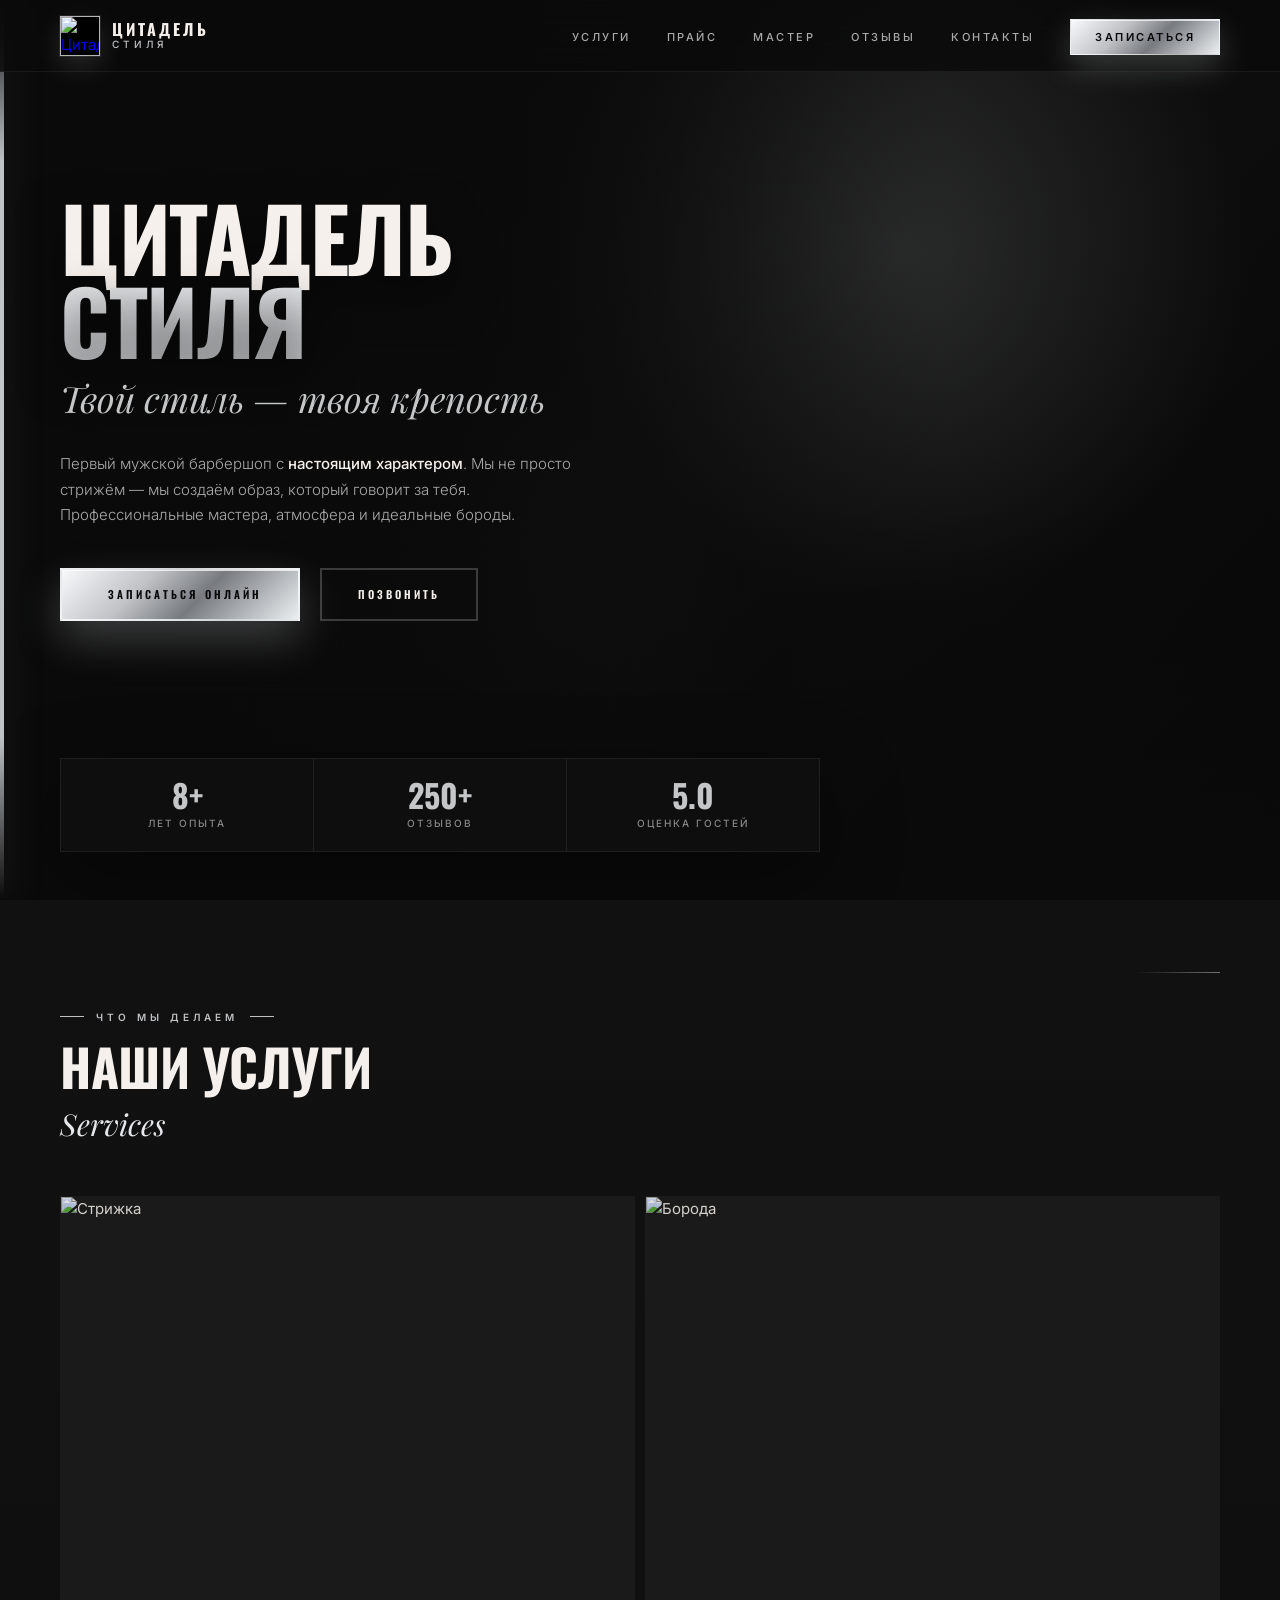
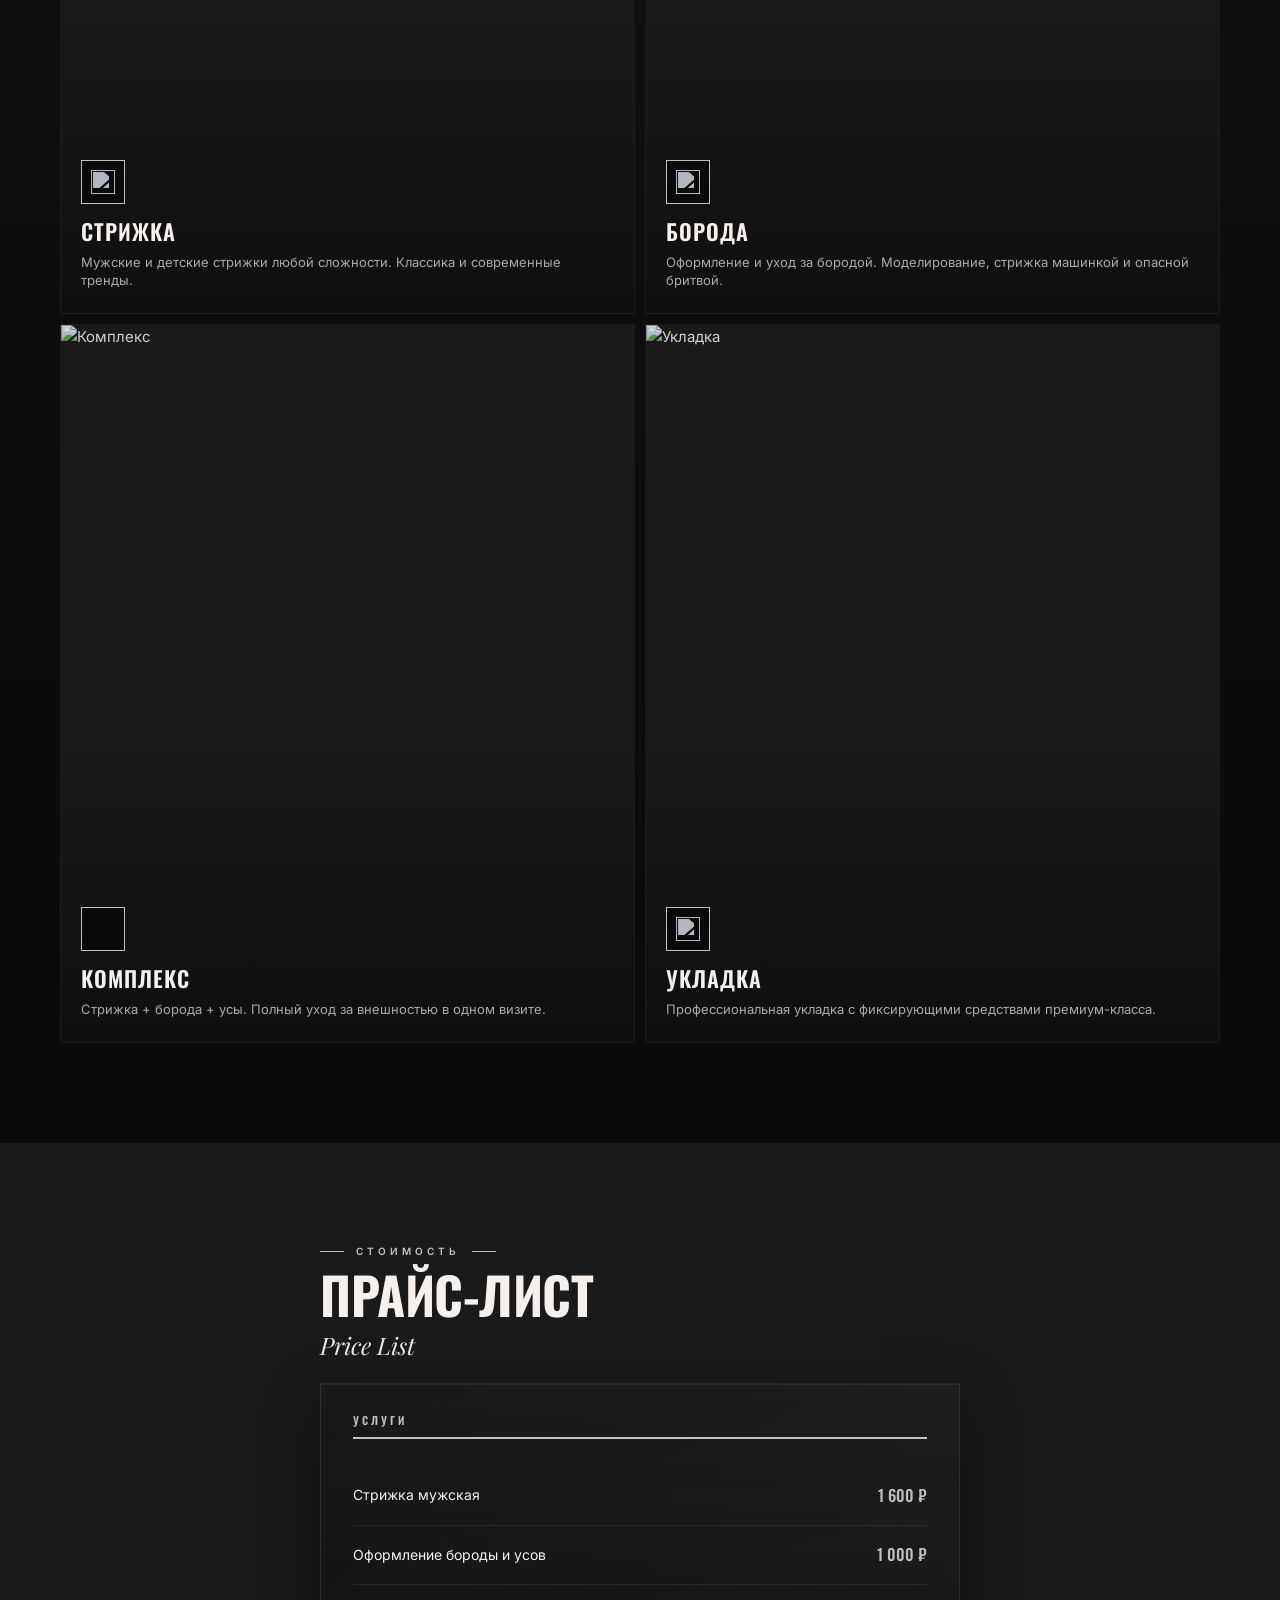
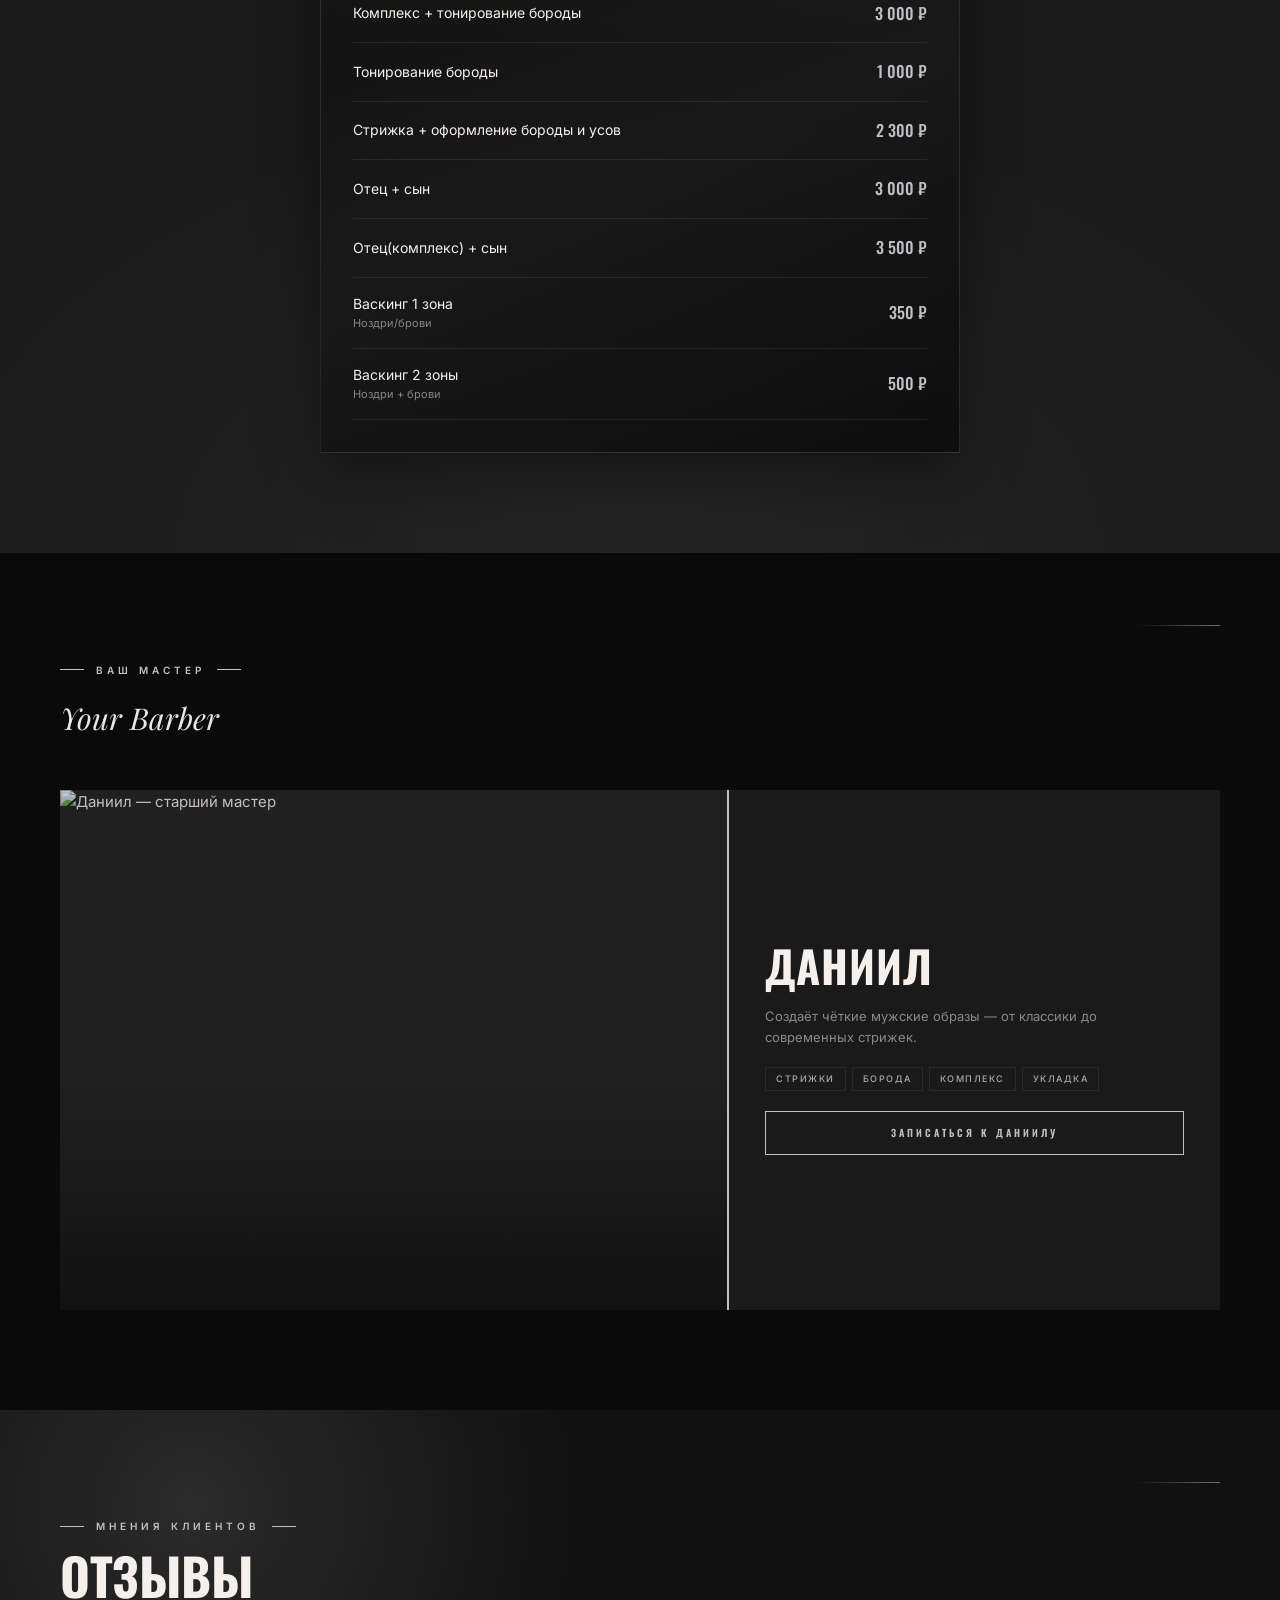
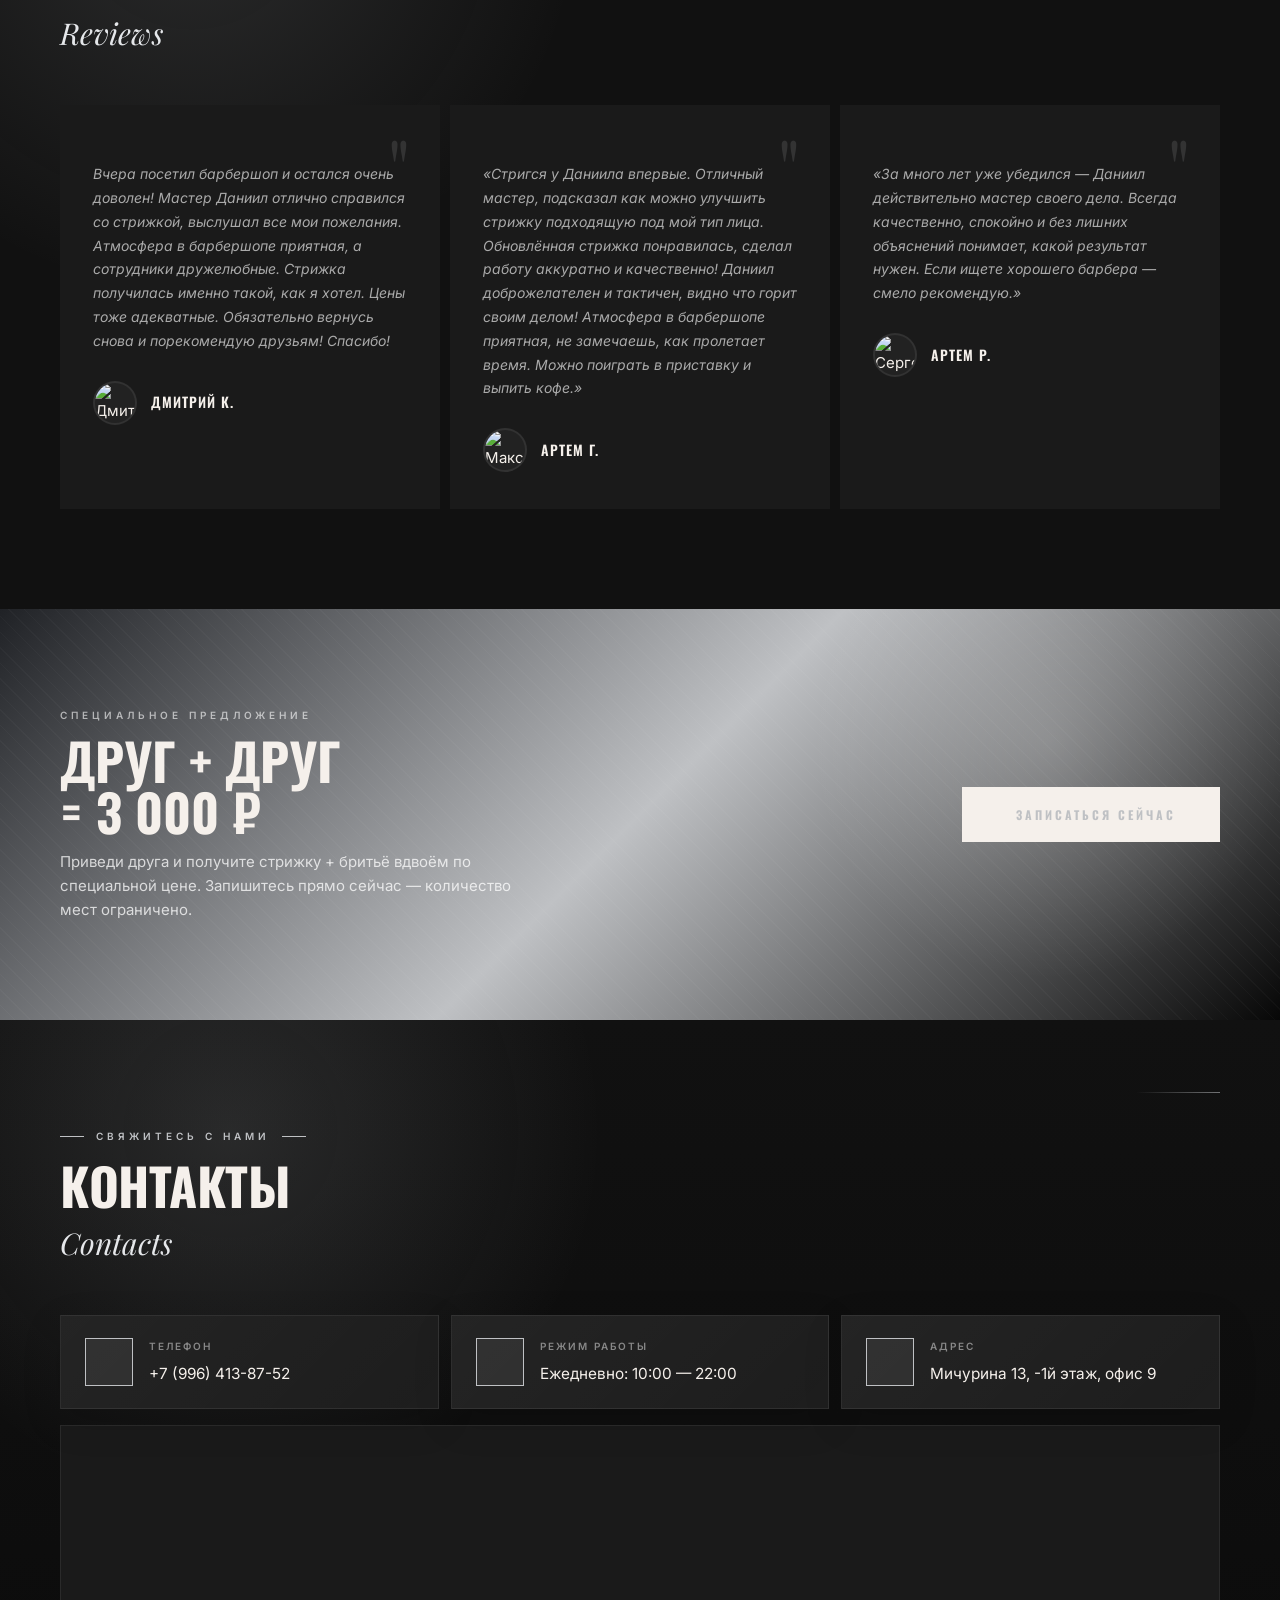
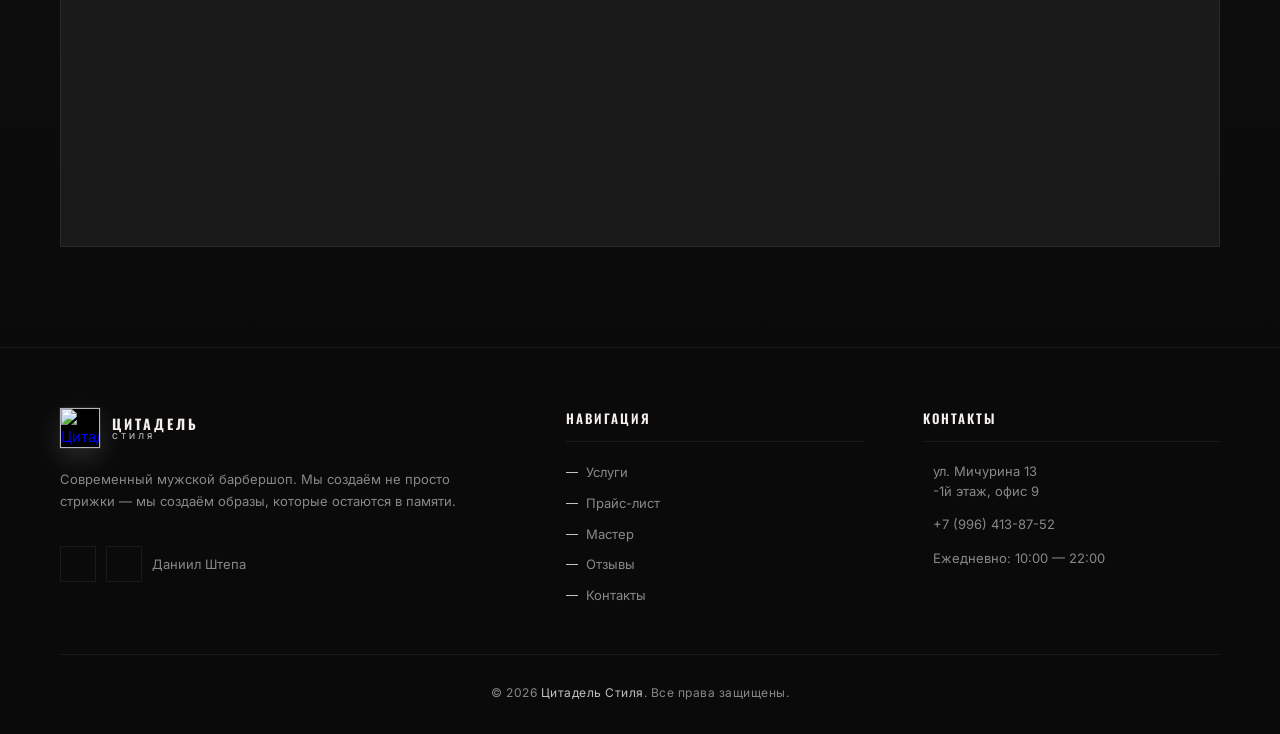
==== commit 9f4296aa: "rename a littlebit" ====
--- a/index.html
+++ b/index.html
@@ -399,7 +399,7 @@
                     <span>Стиля</span>
                 </div>
             </a>
-            <p class="footer-desc">Премиальный мужской барбершоп. Мы создаём не просто стрижки — мы создаём образы, которые остаются в памяти.</p>
+            <p class="footer-desc">Современный мужской барбершоп. Мы создаём не просто стрижки — мы создаём образы, которые остаются в памяти.</p>
             <div class="footer-social" style="padding-top: 10px;">
                 <a href="https://t.me/barber_shtepa" target="_blank" rel="noopener"><i class="fa-brands fa-telegram"></i></a>
                 <a href="https://vk.com/barber_kem" target="_blank" rel="noopener"><i class="fa-brands fa-vk"></i></a>
